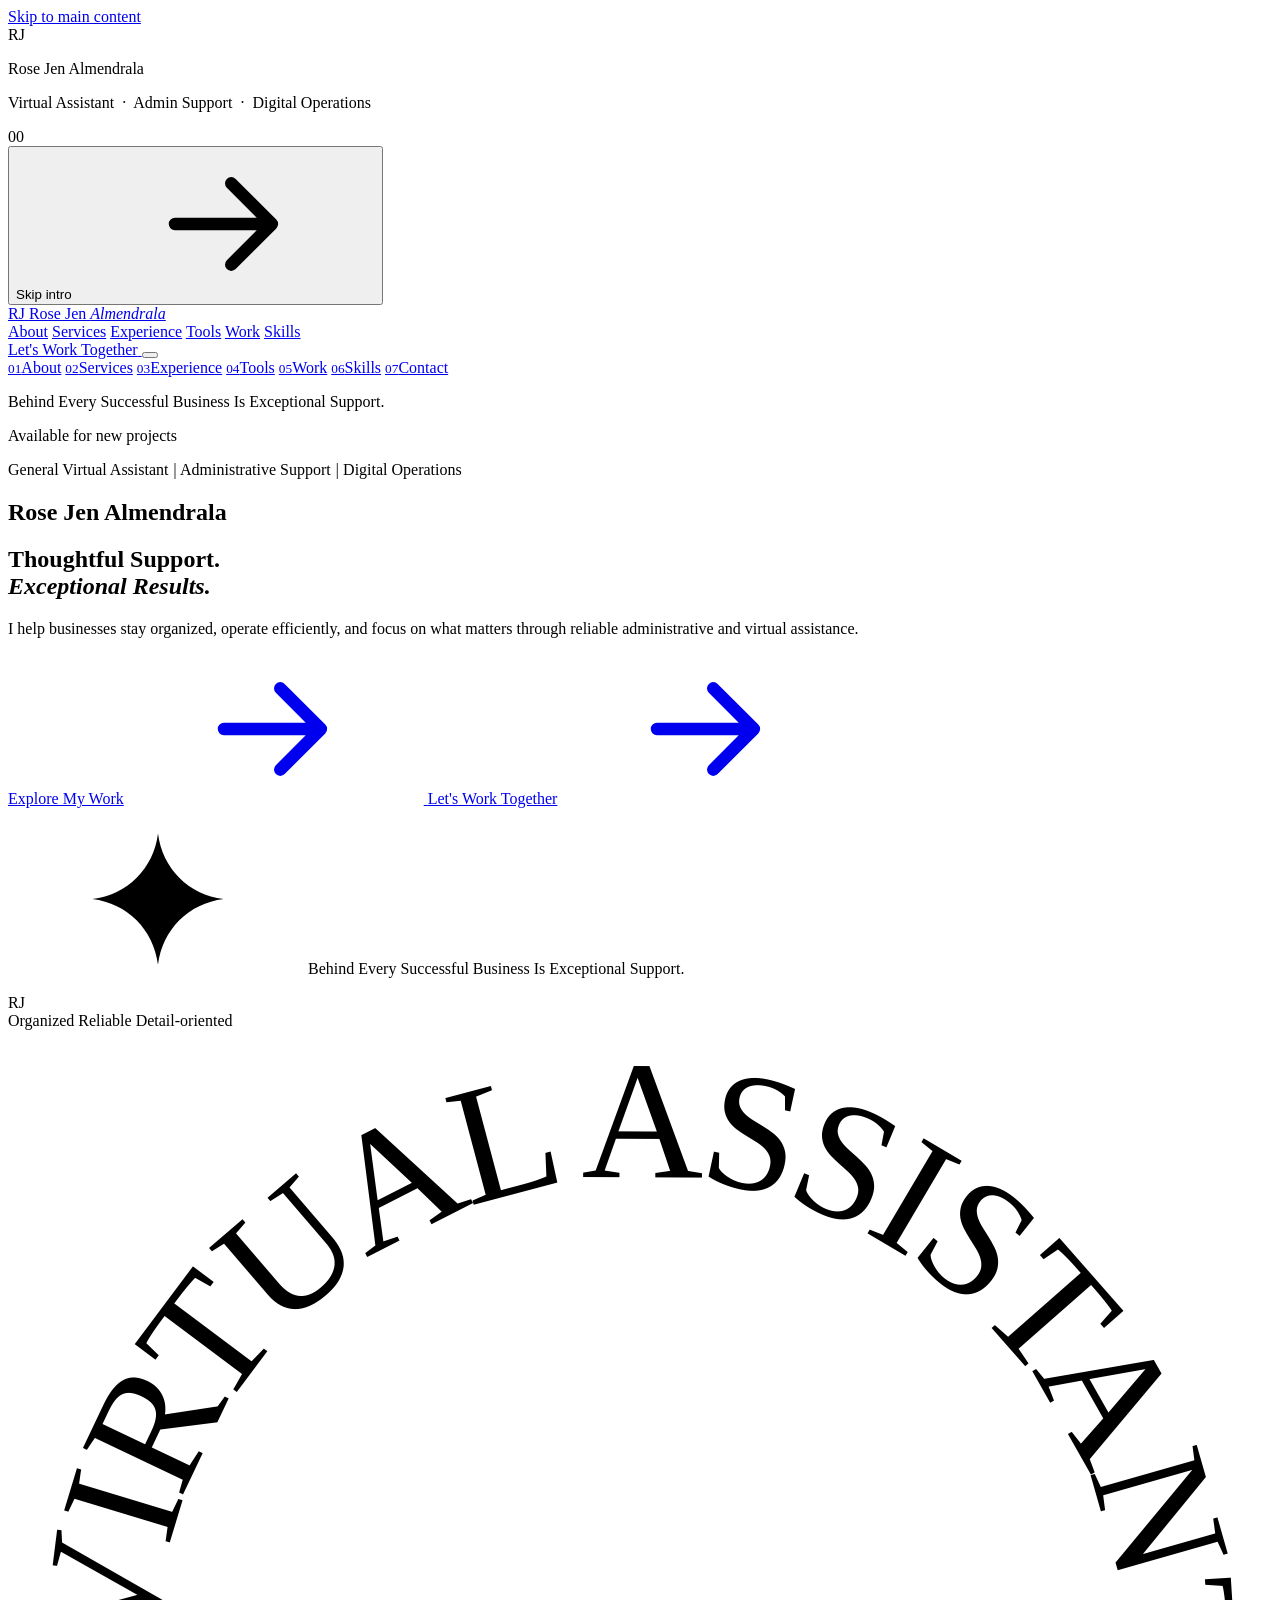
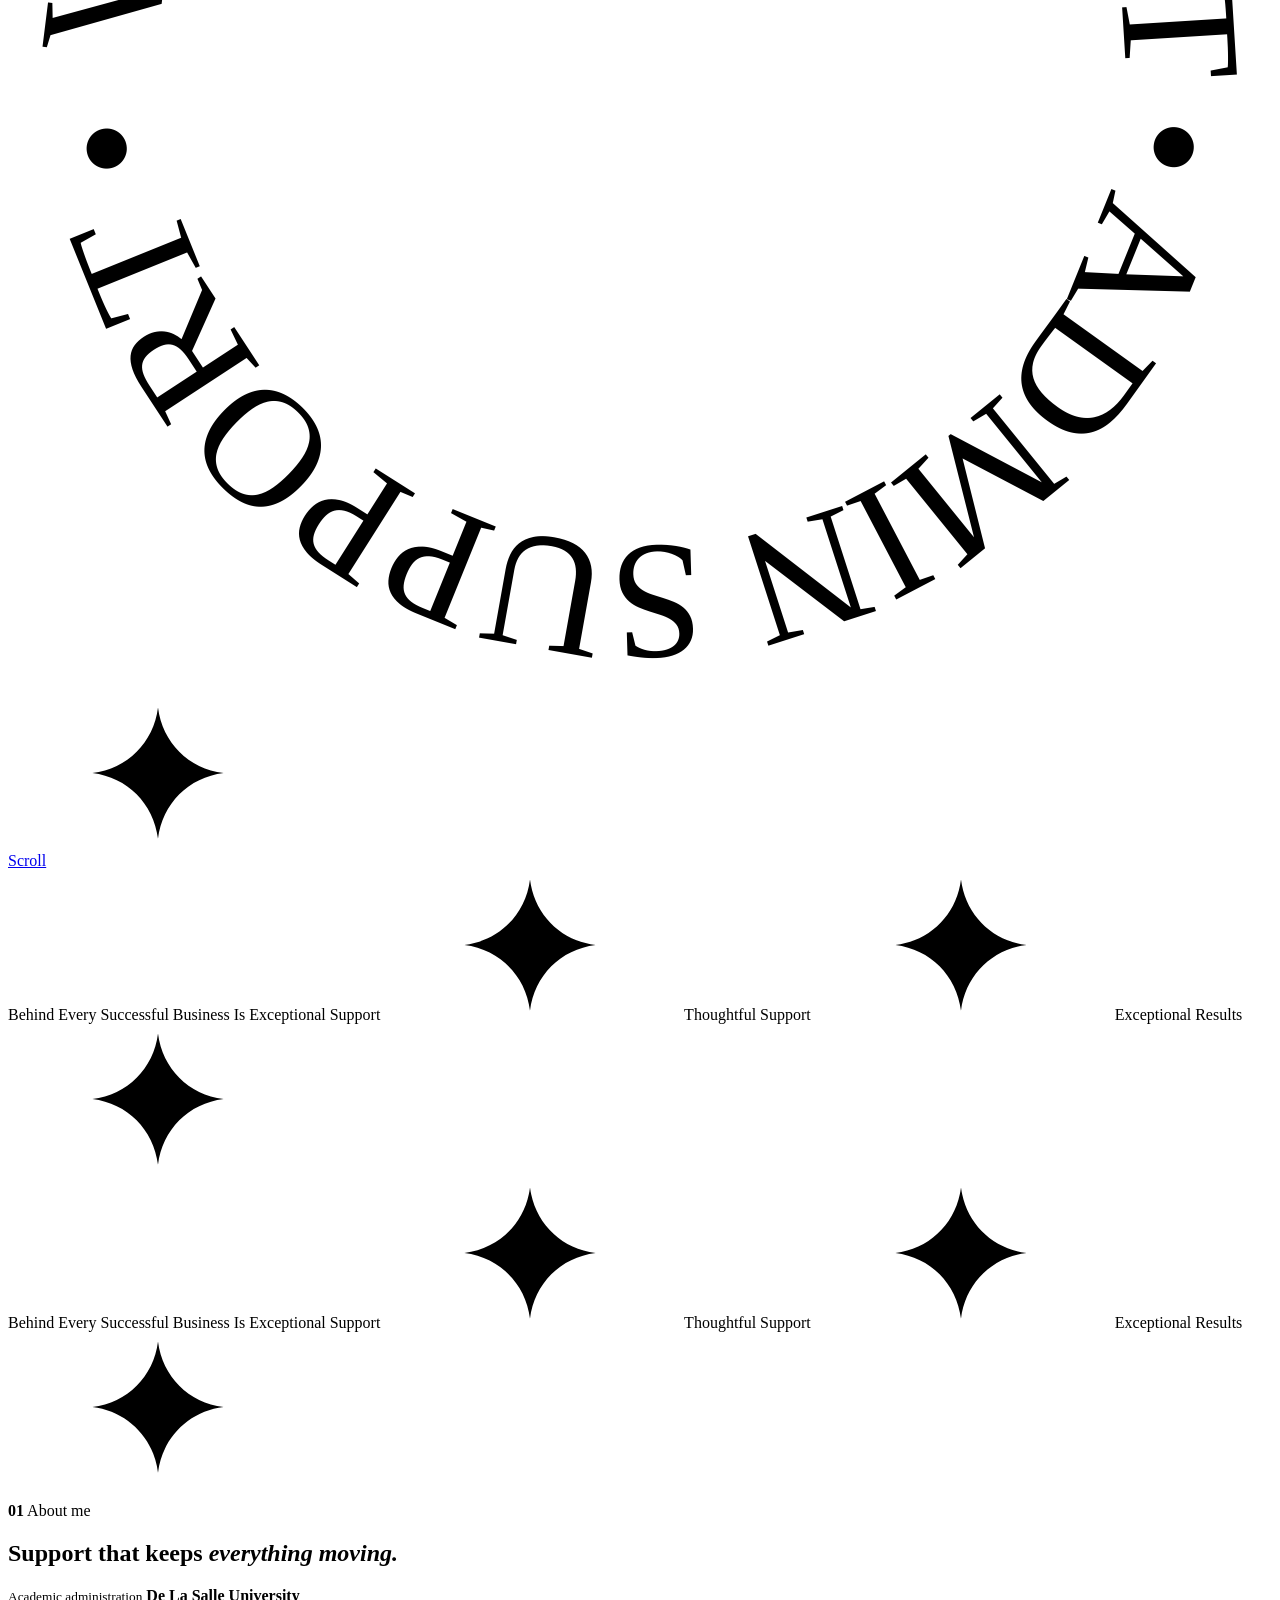
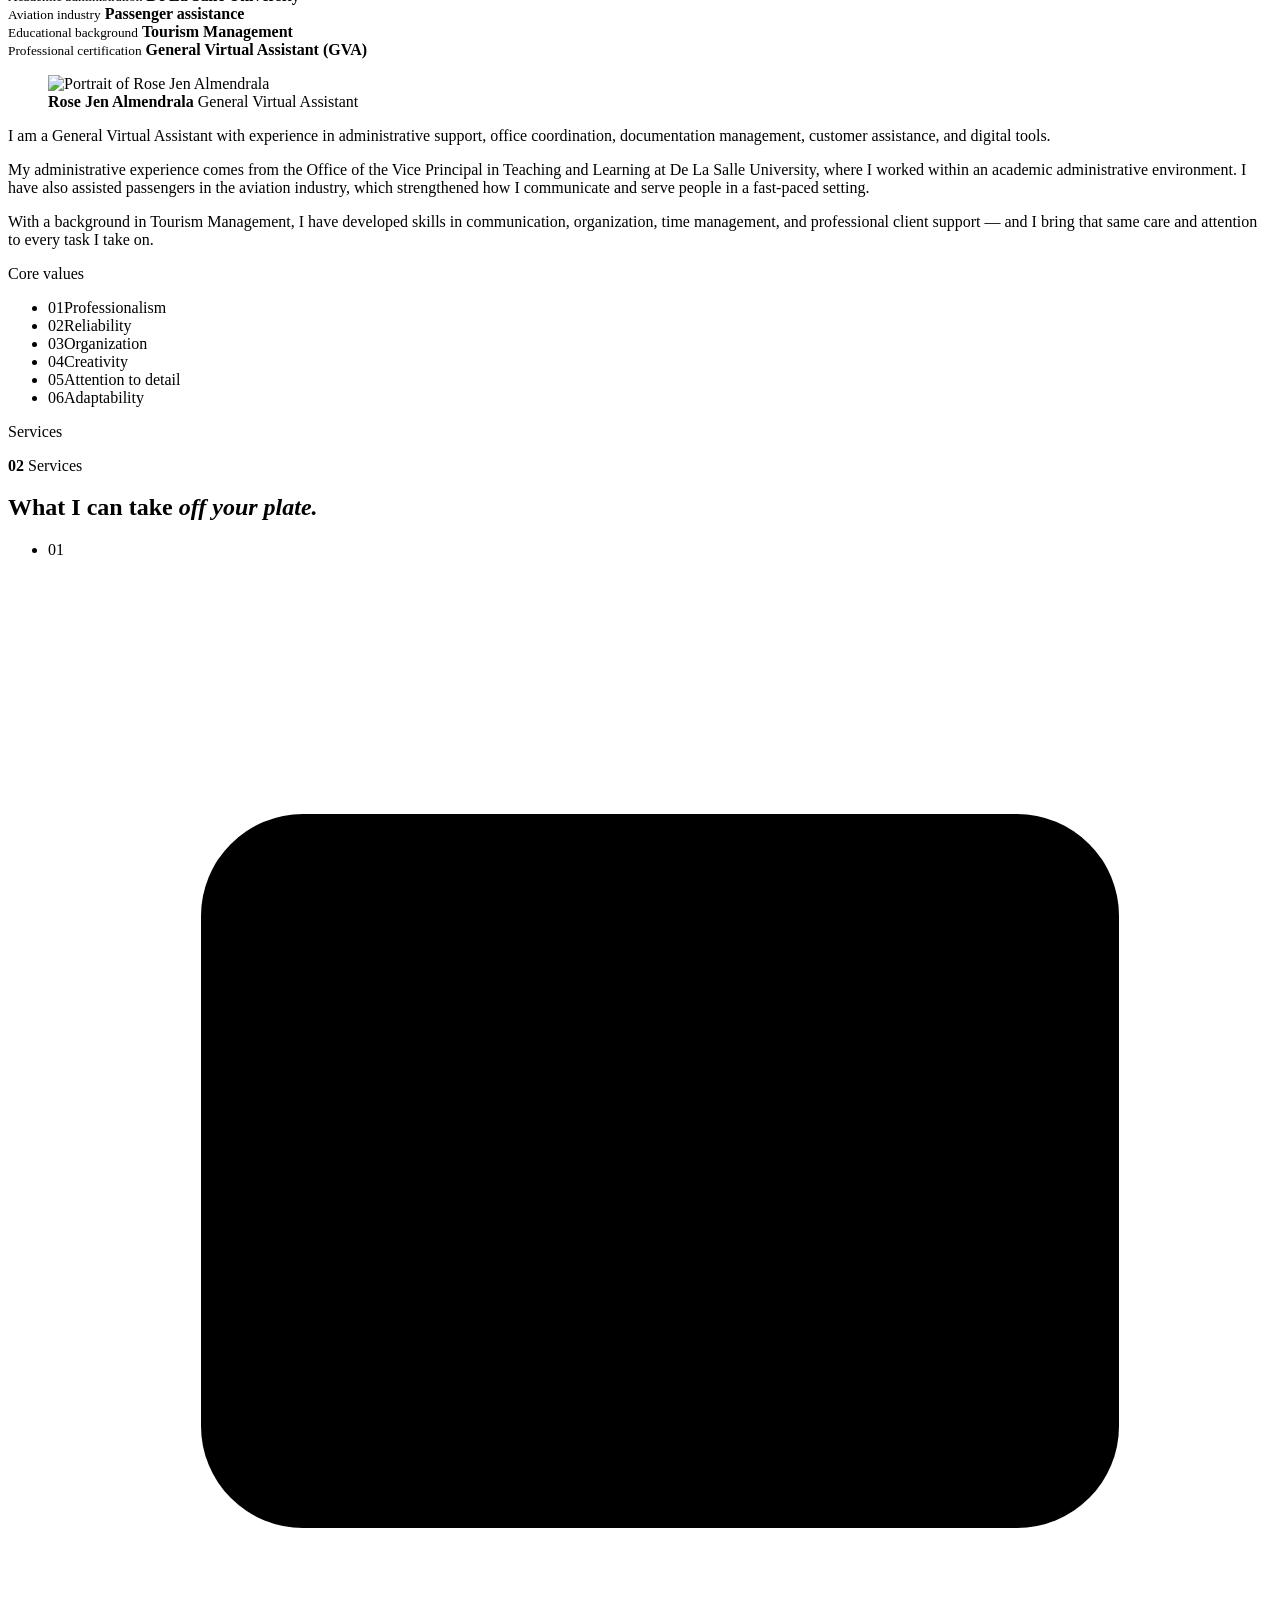
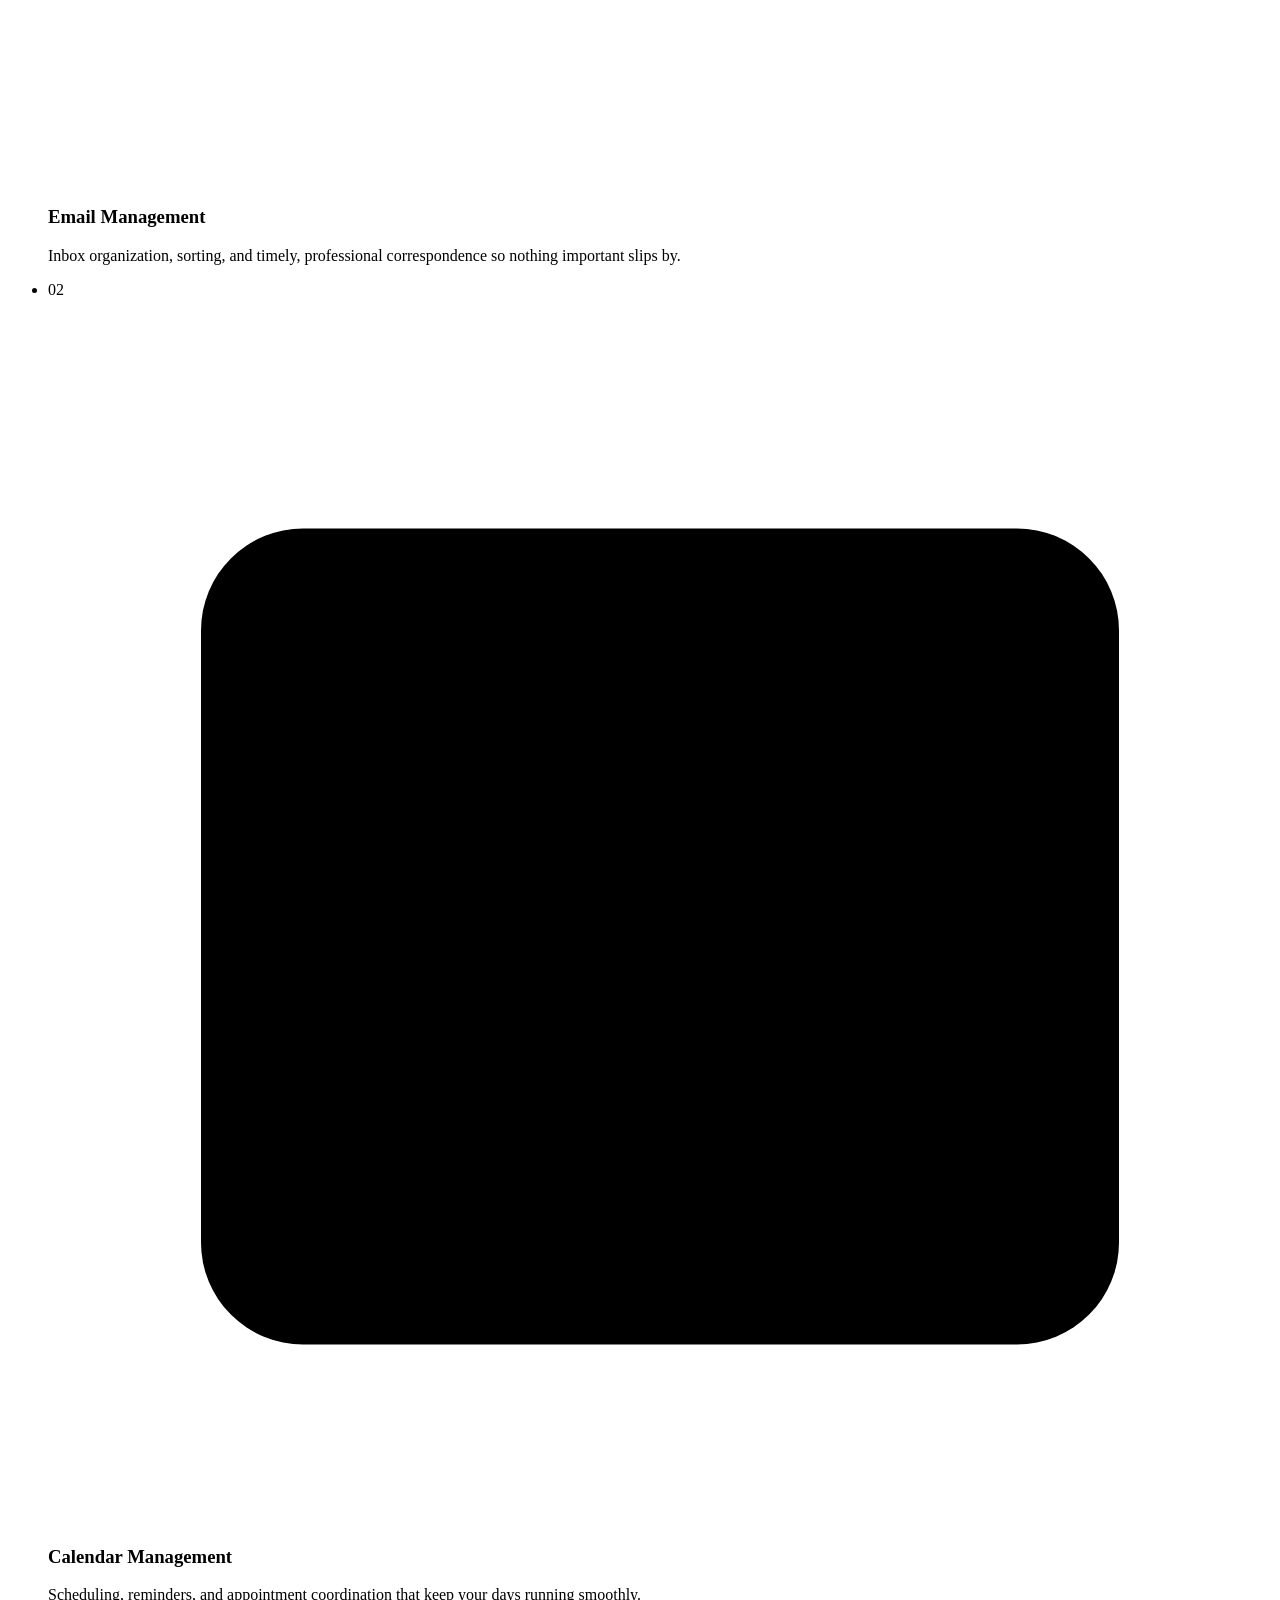
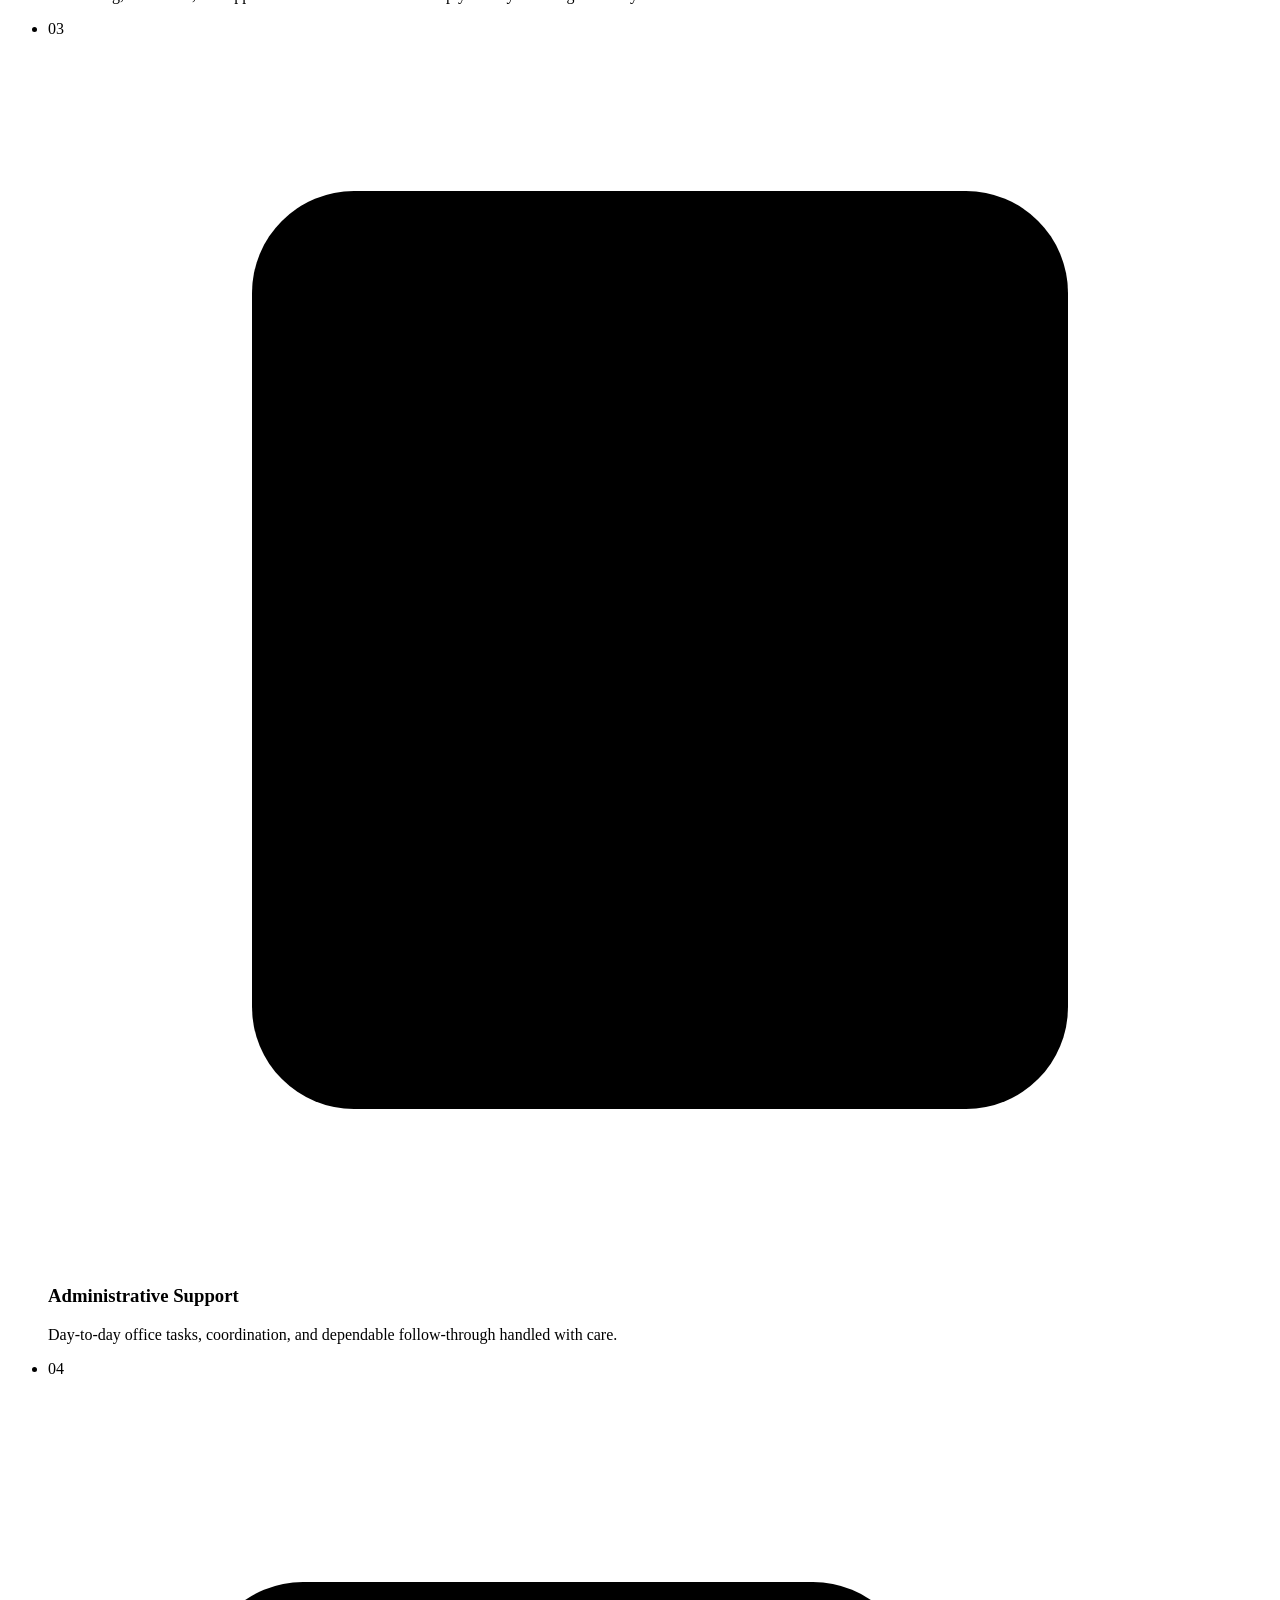
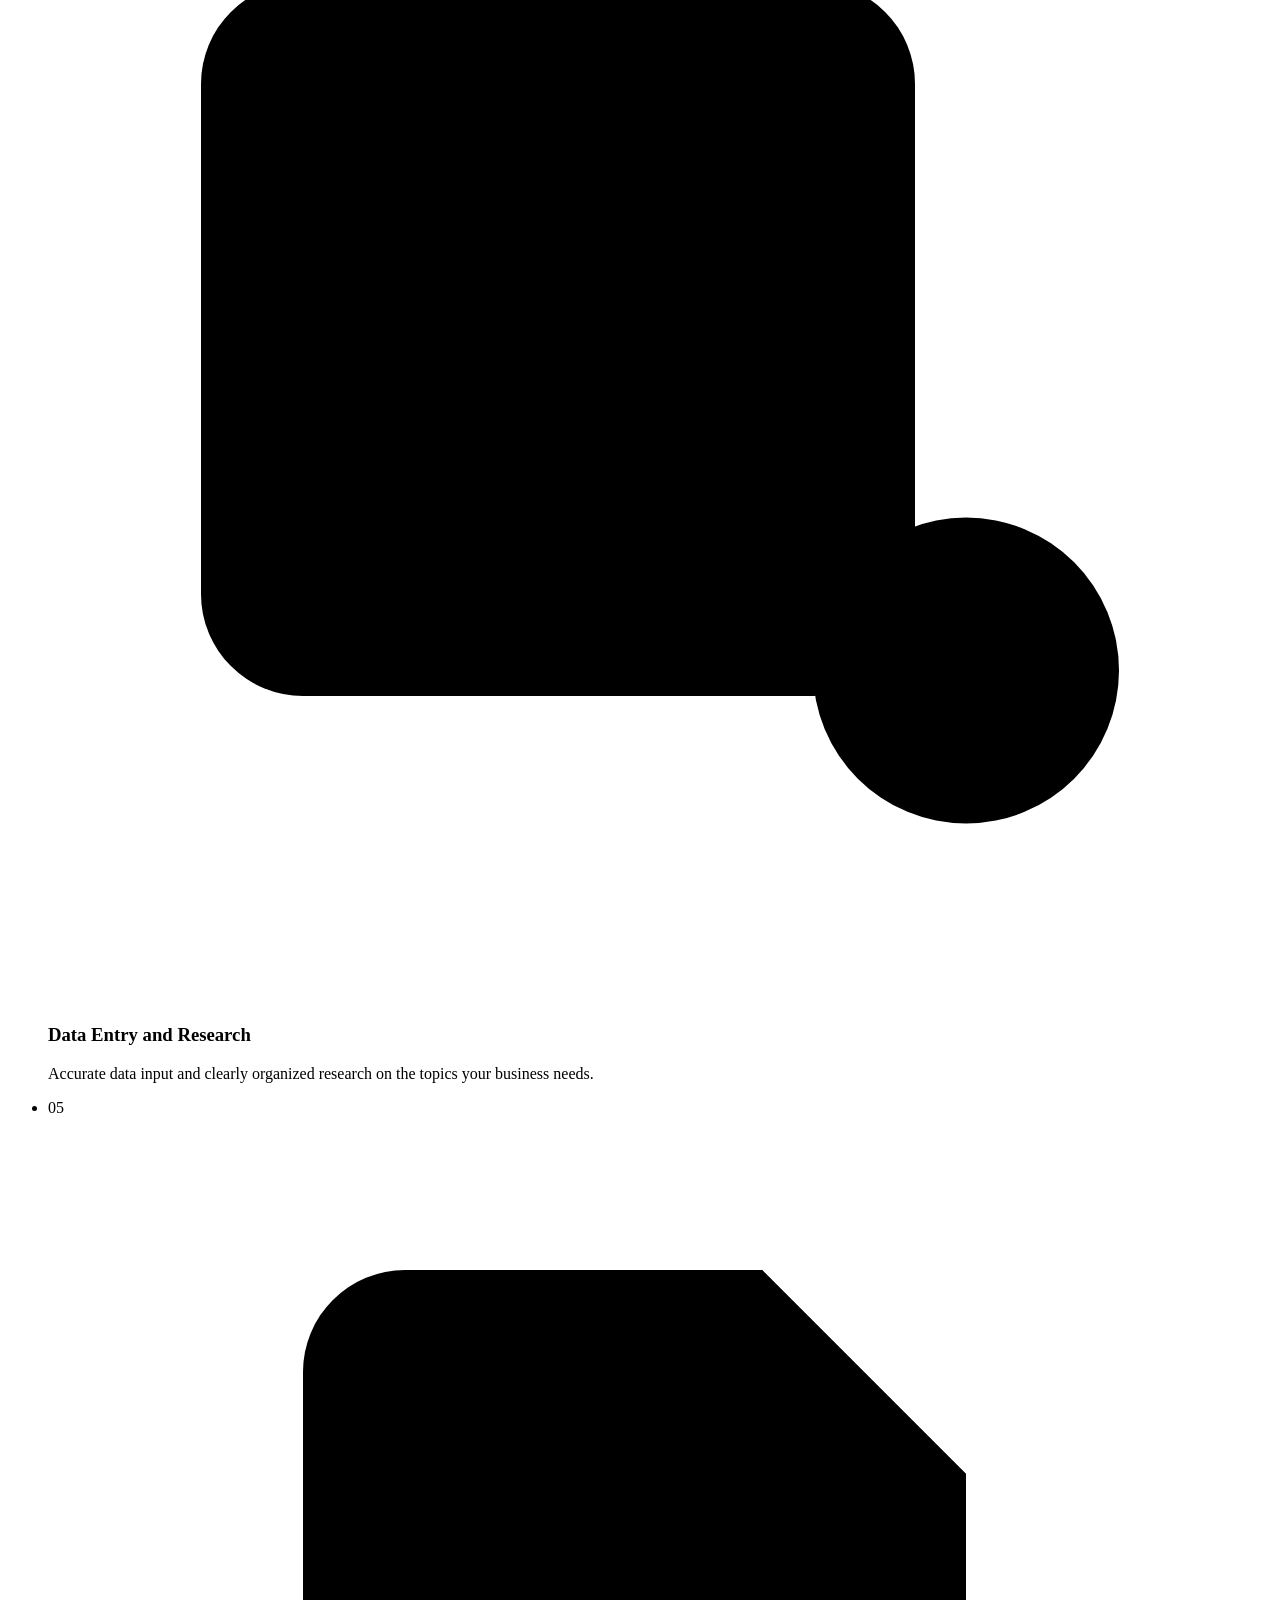
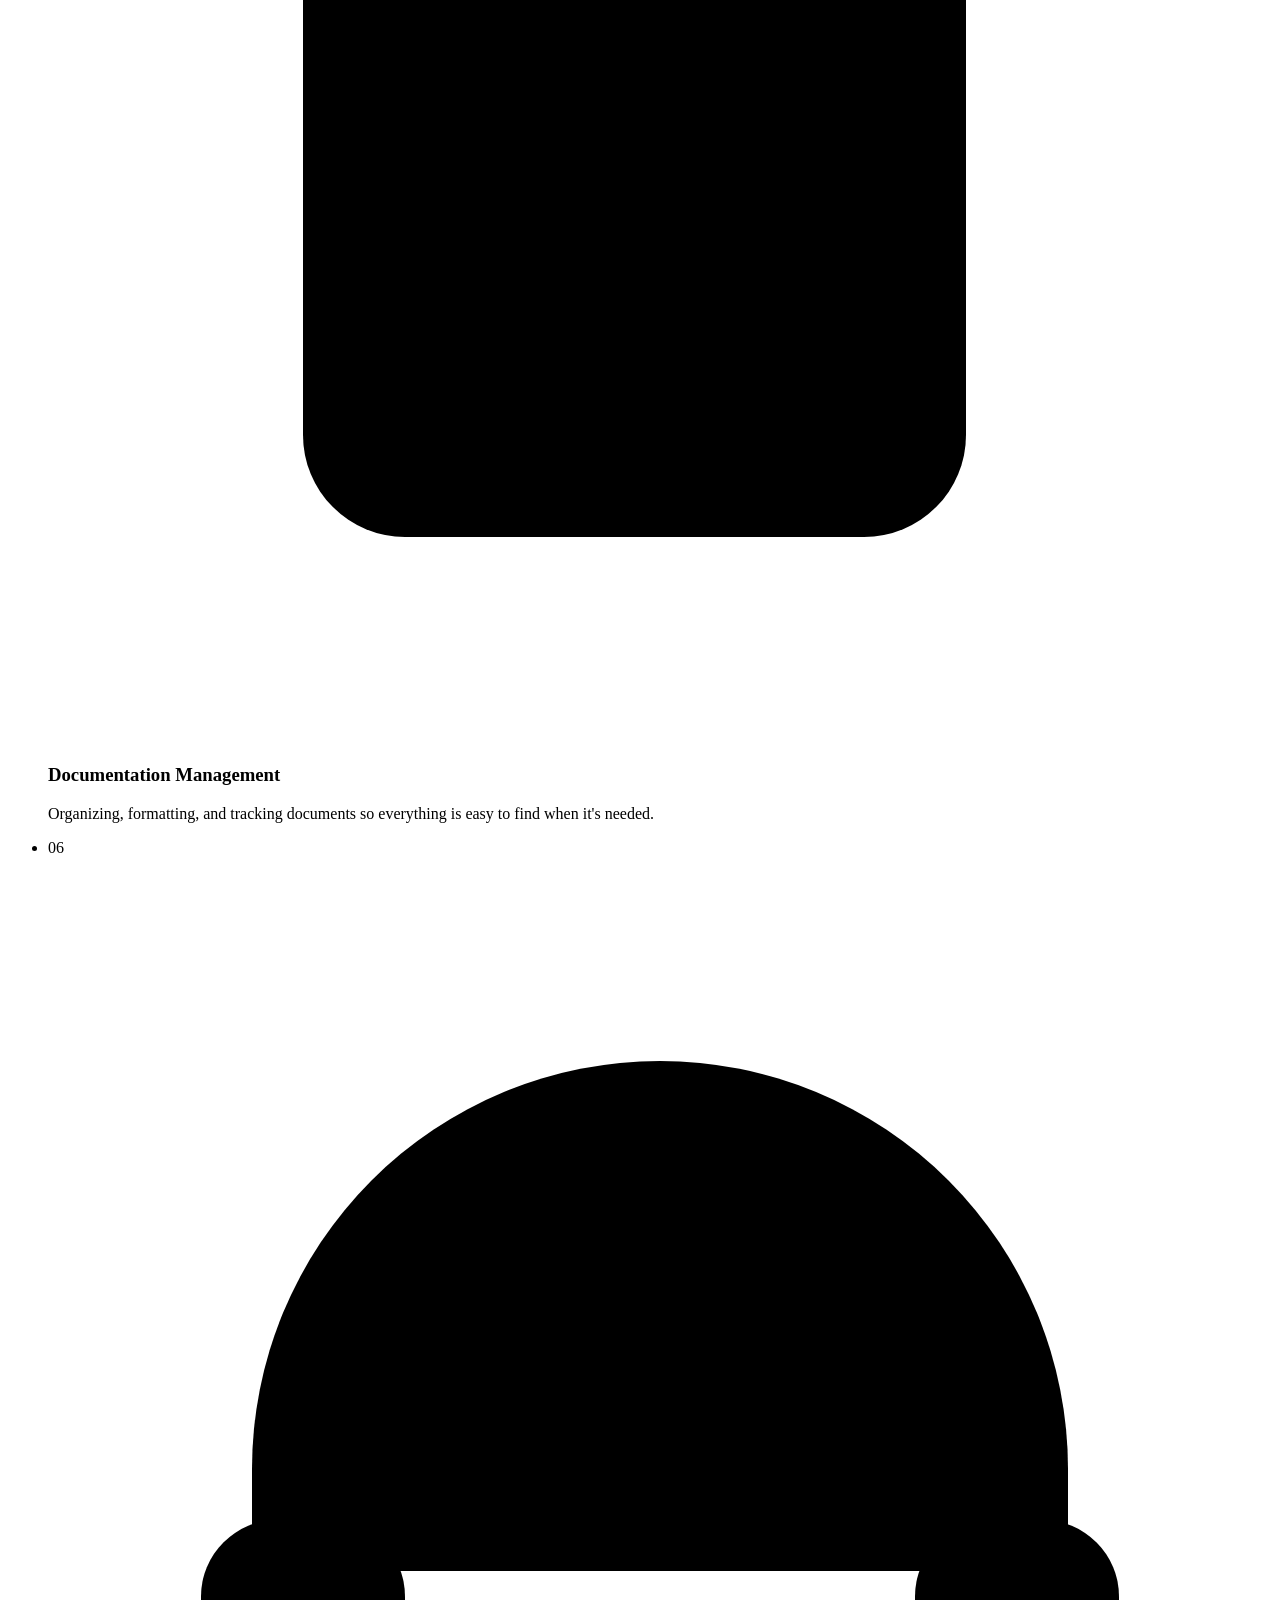
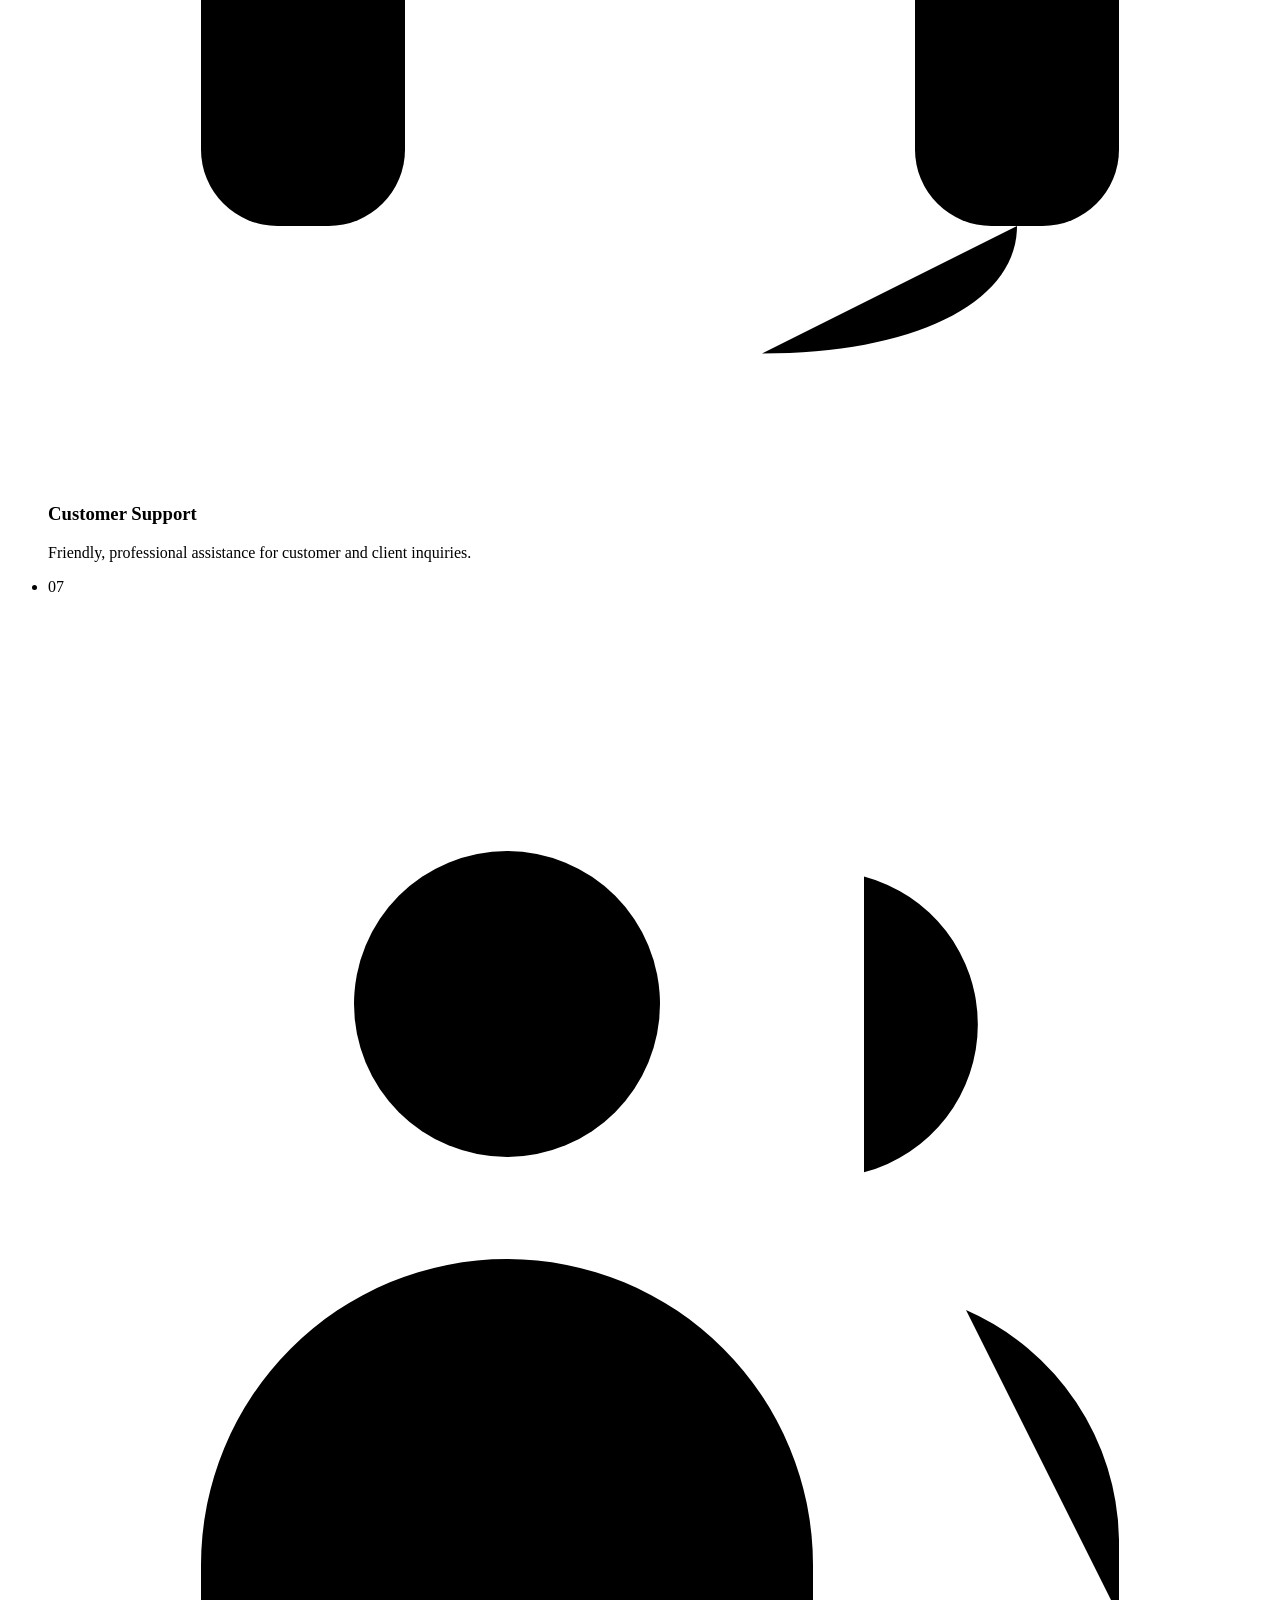
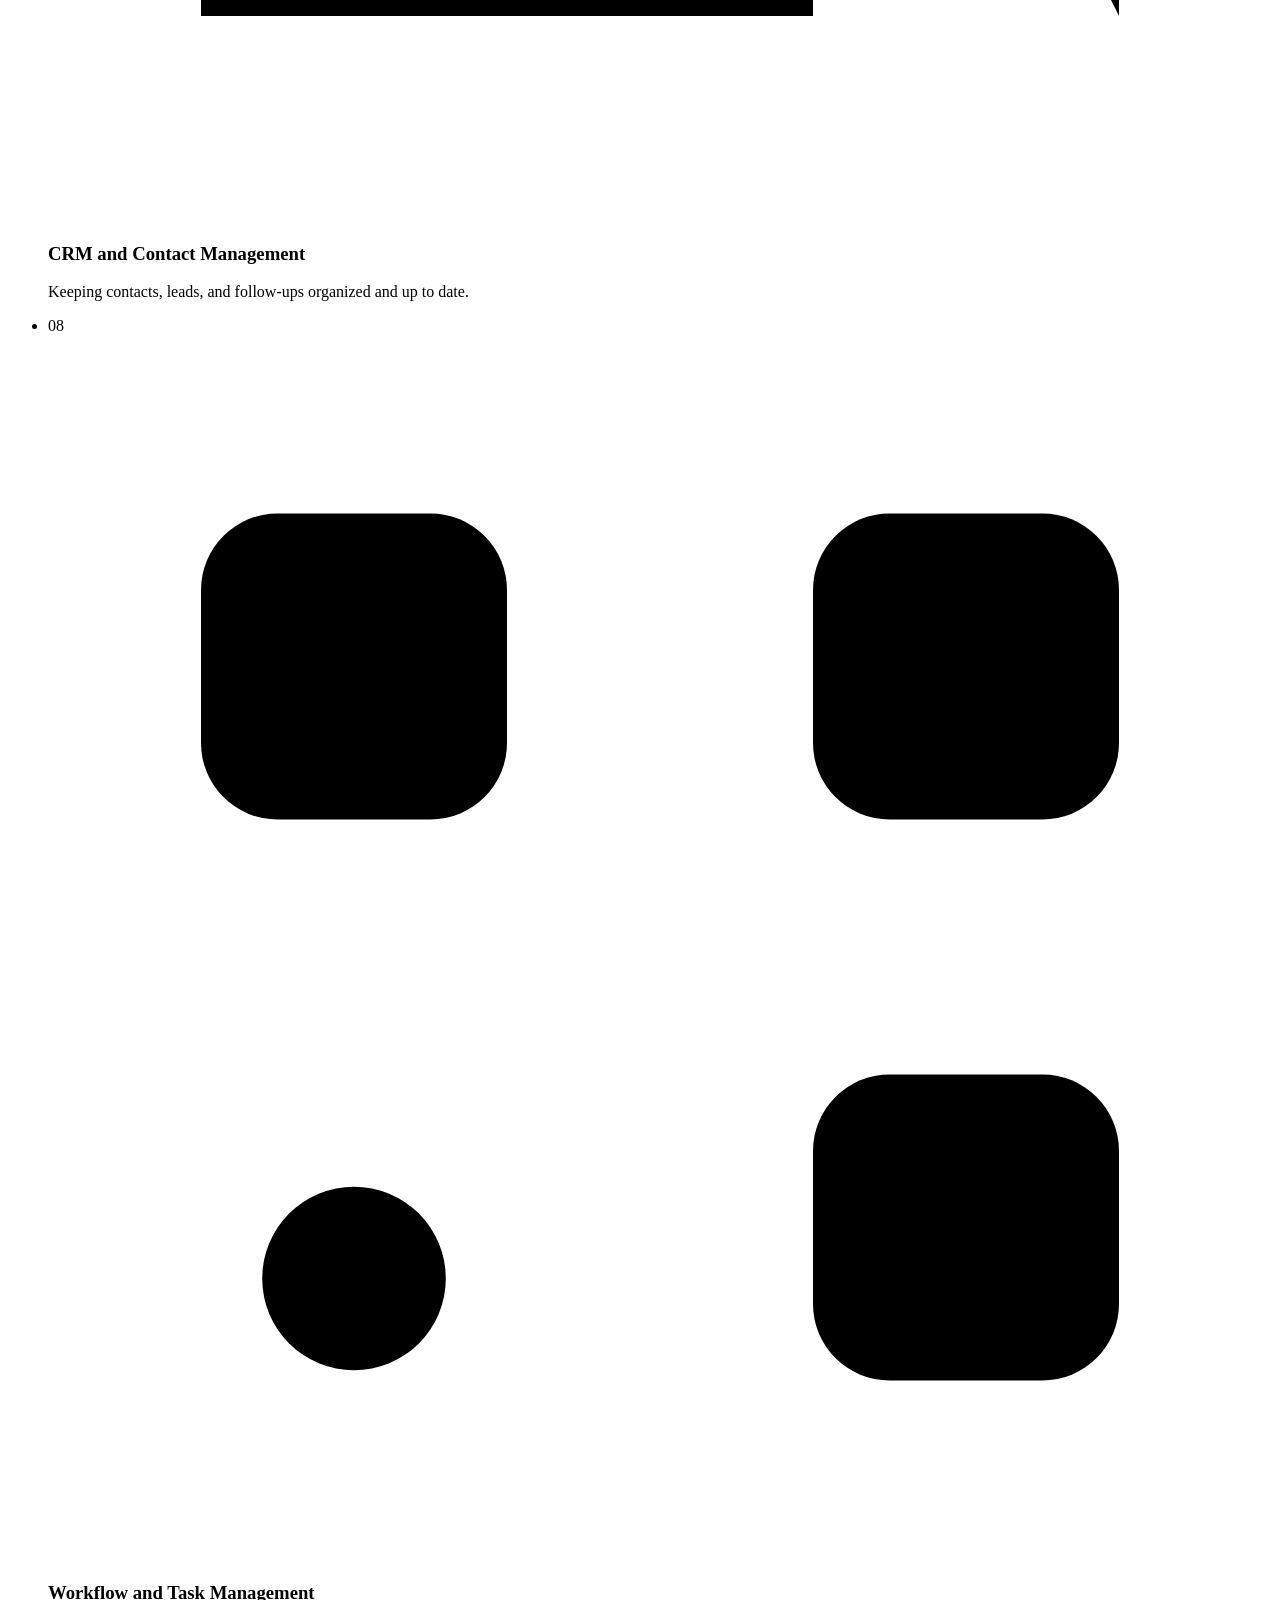
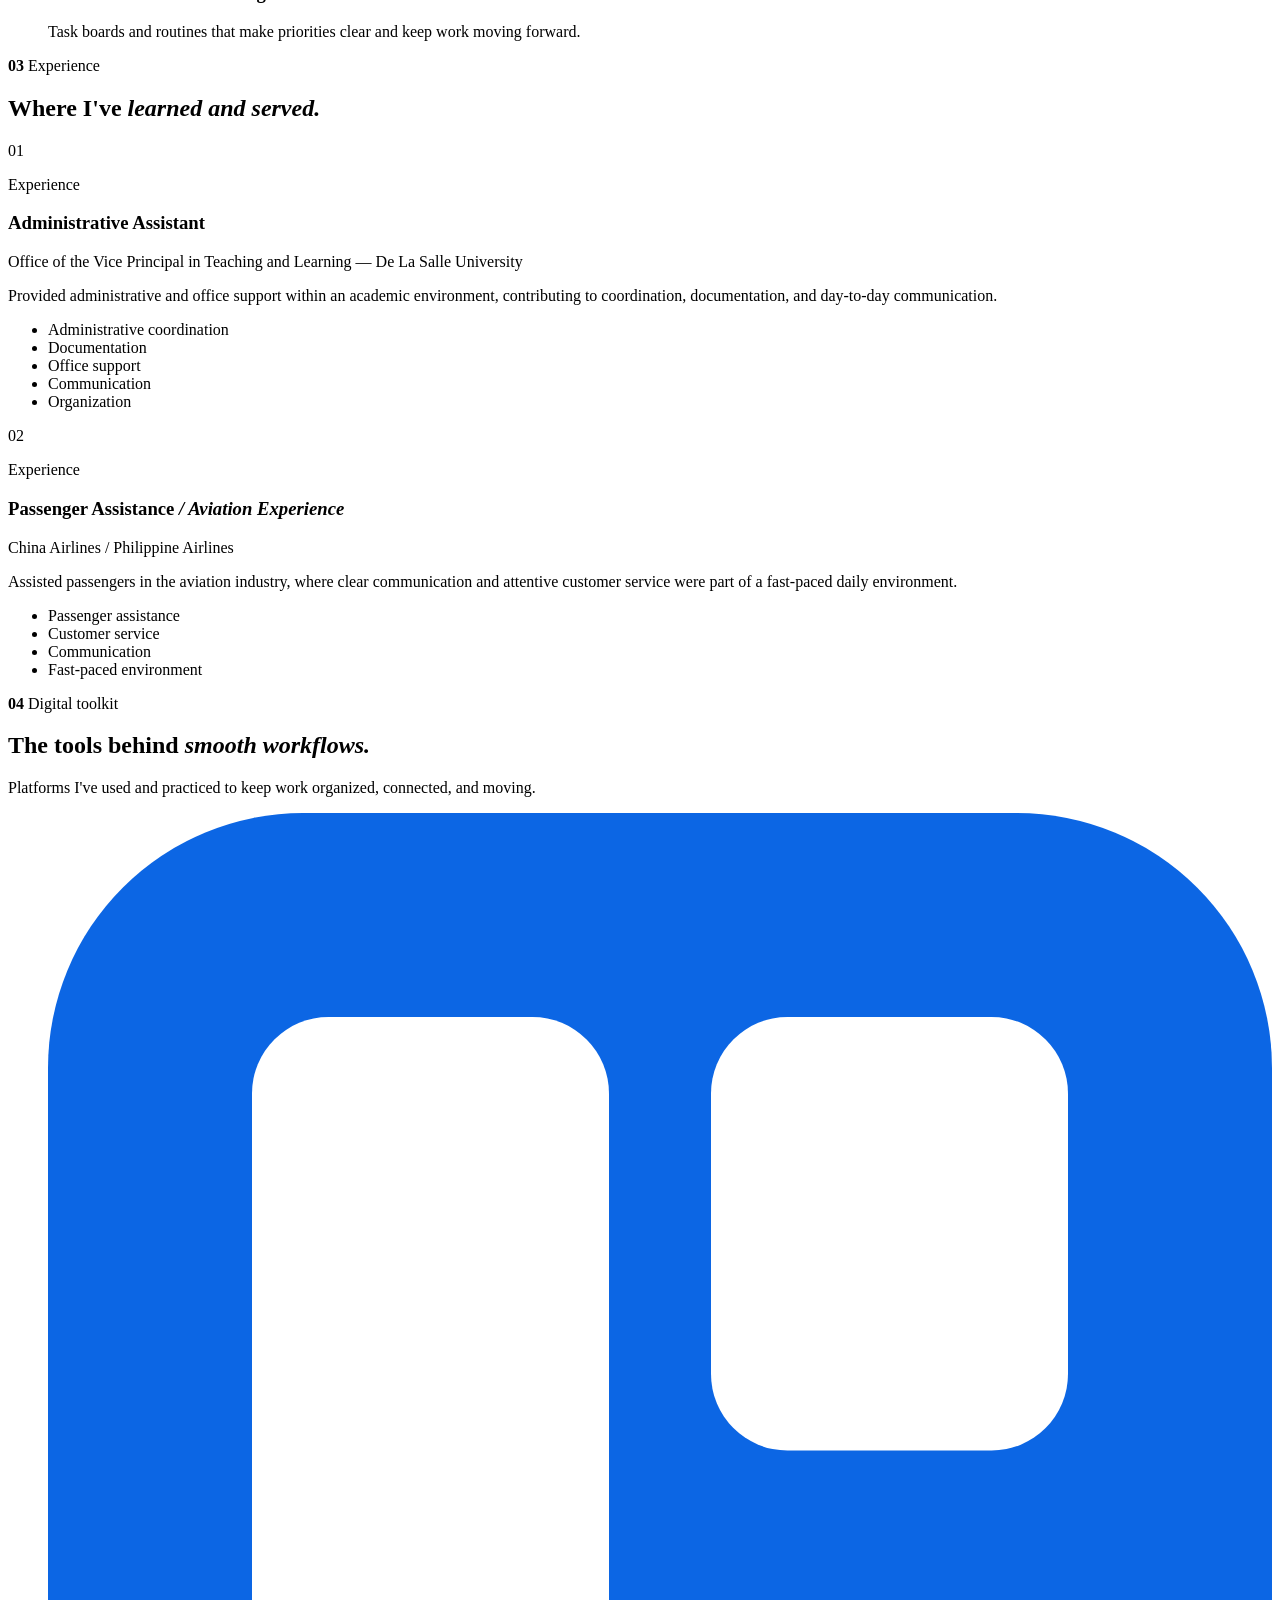
==== index.html @ 4eae1dfe "Rename index (2).html to index.html" ====
<!DOCTYPE html>
<html lang="en">
<head>
  <meta charset="utf-8">
  <meta name="viewport" content="width=device-width, initial-scale=1">
  <title>Rose Jen Almendrala — General Virtual Assistant</title>
  <meta name="description" content="Rose Jen Almendrala — General Virtual Assistant offering administrative support and digital operations. Thoughtful support. Exceptional results.">
  <meta name="theme-color" content="#0A1233">
  <link rel="icon" href="data:image/svg+xml,%3Csvg xmlns='http://www.w3.org/2000/svg' viewBox='0 0 32 32'%3E%3Crect width='32' height='32' rx='9' fill='%230A1233'/%3E%3Ctext x='16' y='22' font-size='16' text-anchor='middle' fill='%23F5F0E6' font-family='Georgia,serif' font-style='italic'%3ERJ%3C/text%3E%3C/svg%3E">

  <!-- Runs before first paint: decides whether the intro plays (once per browser session). -->
  <script>
    (function (d) {
      d.classList.add('js');
      try {
        if (location.search.indexOf('intro') > -1) sessionStorage.removeItem('rja-intro');
        if (sessionStorage.getItem('rja-intro') || matchMedia('(prefers-reduced-motion: reduce)').matches) {
          d.classList.add('no-intro');
        } else {
          d.classList.add('intro-active');
        }
      } catch (e) { d.classList.add('no-intro'); }
      // Safety net: never leave a visitor stuck behind the intro.
      setTimeout(function () {
        d.classList.add('is-ready', 'no-intro');
        d.classList.remove('intro-active');
      }, 9000);
    })(document.documentElement);
  </script>

  <link rel="preconnect" href="https://fonts.googleapis.com">
  <link rel="preconnect" href="https://fonts.gstatic.com" crossorigin>
  <link href="https://fonts.googleapis.com/css2?family=Fraunces:ital,opsz,wght@0,9..144,300..700;1,9..144,300..700&family=Manrope:wght@300..800&display=swap" rel="stylesheet">
  <link rel="stylesheet" href="style.css">
</head>
<body id="top">

  <!-- Shared icon sprite -->
  <svg width="0" height="0" style="position:absolute" aria-hidden="true" focusable="false">
    <symbol id="i-arrow" viewBox="0 0 24 24"><path d="M4 12h15M13 5.5 19.5 12 13 18.5" fill="none" stroke="currentColor" stroke-width="2" stroke-linecap="round" stroke-linejoin="round"/></symbol>
    <symbol id="i-star" viewBox="0 0 24 24"><path d="M12 1.5c.7 5.6 4.9 9.8 10.5 10.5-5.6.7-9.8 4.9-10.5 10.5C11.3 16.9 7.1 12.7 1.5 12 7.1 11.3 11.3 7.1 12 1.5z" fill="currentColor"/></symbol>
  </svg>

  <a class="skip-link" href="#main">Skip to main content</a>

  <!-- ============ OPENING EXPERIENCE ============ -->
  <div class="intro" id="intro" role="status" aria-label="Loading the portfolio of Rose Jen Almendrala">
    <span class="intro__shape intro__shape--1" aria-hidden="true"></span>
    <span class="intro__shape intro__shape--2" aria-hidden="true"></span>
    <span class="intro__shape intro__shape--3" aria-hidden="true"></span>
    <span class="intro__shape intro__shape--4" aria-hidden="true"></span>

    <div class="intro__center">
      <div class="intro__mono" aria-hidden="true"><span>R</span><span class="intro__j">J</span></div>
      <p class="intro__name"><span>Rose Jen Almendrala</span></p>
      <p class="intro__role"><span>Virtual Assistant &nbsp;·&nbsp; Admin Support &nbsp;·&nbsp; Digital Operations</span></p>
    </div>

    <div class="intro__foot">
      <div class="intro__bar" aria-hidden="true"><i></i></div>
      <span class="intro__pct" id="introPct" aria-hidden="true">00</span>
    </div>

    <button class="intro__skip" id="introSkip" type="button">Skip intro
      <svg class="ico" aria-hidden="true"><use href="#i-arrow"/></svg>
    </button>
  </div>

  <!-- Custom cursor (desktop only; enabled by JS) -->
  <div class="cursor" aria-hidden="true">
    <span class="cursor__ring"><span class="cursor__label"></span></span>
    <span class="cursor__dot"></span>
  </div>

  <div class="progress" aria-hidden="true"><i id="progressBar"></i></div>

  <!-- ============ NAVIGATION ============ -->
  <header class="nav" id="nav">
    <div class="nav__pill">
      <a class="nav__logo" href="#home" aria-label="Rose Jen Almendrala — home">
        <span class="nav__mono">RJ</span>
        <span class="nav__brand">Rose Jen <em>Almendrala</em></span>
      </a>

      <nav class="nav__links" aria-label="Primary">
        <a href="#about" data-nav>About</a>
        <a href="#services" data-nav>Services</a>
        <a href="#experience" data-nav>Experience</a>
        <a href="#tools" data-nav>Tools</a>
        <a href="#work" data-nav>Work</a>
        <a href="#skills" data-nav>Skills</a>
      </nav>

      <a class="nav__cta btn btn--primary btn--sm" href="#contact" data-nav data-magnetic>
        <span>Let's Work Together</span>
      </a>

      <button class="nav__toggle" id="menuBtn" type="button" aria-expanded="false" aria-controls="mobileMenu" aria-label="Open menu">
        <span></span><span></span>
      </button>
    </div>
  </header>

  <div class="menu" id="mobileMenu" aria-hidden="true">
    <nav class="menu__inner" aria-label="Mobile">
      <a href="#about" data-nav><small>01</small>About</a>
      <a href="#services" data-nav><small>02</small>Services</a>
      <a href="#experience" data-nav><small>03</small>Experience</a>
      <a href="#tools" data-nav><small>04</small>Tools</a>
      <a href="#work" data-nav><small>05</small>Work</a>
      <a href="#skills" data-nav><small>06</small>Skills</a>
      <a href="#contact" data-nav><small>07</small>Contact</a>
    </nav>
    <p class="menu__foot">Behind Every Successful Business Is Exceptional Support.</p>
  </div>

  <main id="main">

    <!-- ============ HERO ============ -->
    <section class="hero" id="home" aria-labelledby="hero-name">
      <!-- decorative floating shapes -->
      <span class="px" data-speed="0.12" style="top:16%;left:4%"><span class="shape shape--ring"></span></span>
      <span class="px" data-speed="-0.1" style="top:62%;left:46%"><span class="shape shape--plus"></span></span>
      <span class="px" data-speed="0.18" style="top:10%;right:6%"><span class="shape shape--dot"></span></span>
      <span class="px" data-speed="-0.15" style="bottom:8%;left:3%"><span class="shape shape--square"></span></span>

      <div class="container hero__inner">
        <div class="hero__top">
          <span class="avail" data-anim style="--d:900">
            <span class="avail__dot" aria-hidden="true"></span>Available for new projects
          </span>
          <p class="hero__role" data-anim style="--d:1000">General Virtual Assistant <i>|</i> Administrative Support <i>|</i> Digital Operations</p>
        </div>

        <h1 class="hero__name" id="hero-name" aria-label="Rose Jen Almendrala">
          <span class="line"><span class="split" data-split data-base="150">Rose Jen</span></span>
          <span class="line"><span class="split split--it" data-split data-base="500">Almendrala</span></span>
        </h1>

        <div class="hero__body">
          <h2 class="hero__headline" data-anim style="--d:1100">Thoughtful Support.<br><em>Exceptional Results.</em></h2>
          <p class="hero__lead" data-anim style="--d:1250">I help businesses stay organized, operate efficiently, and focus on what matters through reliable administrative and virtual assistance.</p>
          <div class="hero__actions" data-anim style="--d:1400">
            <a class="btn btn--primary" href="#work" data-magnetic>
              <span>Explore My Work</span><span class="btn__arrow"><svg class="ico" aria-hidden="true"><use href="#i-arrow"/></svg></span>
            </a>
            <a class="btn btn--ghost" href="#contact" data-magnetic>
              <span>Let's Work Together</span><span class="btn__arrow"><svg class="ico" aria-hidden="true"><use href="#i-arrow"/></svg></span>
            </a>
          </div>
          <p class="hero__tagline" data-anim style="--d:1550"><svg class="ico ico--star" aria-hidden="true"><use href="#i-star"/></svg>Behind Every Successful Business Is Exceptional Support.</p>
        </div>

        <div class="hero__visual" data-anim style="--d:700">
          <div class="arch">
            <!-- To use a real photo, replace everything inside .arch__art with:
                 <img src="your-photo.jpg" alt="Rose Jen Almendrala" class="arch__photo"> -->
            <div class="arch__art" aria-hidden="true">
              <span class="arch__sun"></span>
              <span class="arch__ring"></span>
              <span class="arch__lines"></span>
              <span class="arch__mono">RJ</span>
            </div>
          </div>
          <span class="chip chip--1">Organized</span>
          <span class="chip chip--2">Reliable</span>
          <span class="chip chip--3">Detail-oriented</span>
          <div class="badge" aria-hidden="true">
            <svg viewBox="0 0 120 120" class="badge__ring">
              <defs><path id="badgePath" d="M60,60 m-46,0 a46,46 0 1,1 92,0 a46,46 0 1,1 -92,0"/></defs>
              <text><textPath href="#badgePath" textLength="284" lengthAdjust="spacing">VIRTUAL ASSISTANT • ADMIN SUPPORT • </textPath></text>
            </svg>
            <svg class="badge__star"><use href="#i-star"/></svg>
          </div>
        </div>

        <a class="scroll-cue" href="#about" data-anim style="--d:1700" aria-label="Scroll to About">
          <span class="scroll-cue__line"></span>Scroll
        </a>
      </div>
    </section>

    <!-- ============ MARQUEE ============ -->
    <div class="marquee" aria-hidden="true">
      <div class="marquee__track">
        <div class="marquee__group">
          <span>Behind Every Successful Business Is Exceptional Support</span><svg class="ico"><use href="#i-star"/></svg>
          <span>Thoughtful Support</span><svg class="ico"><use href="#i-star"/></svg>
          <span>Exceptional Results</span><svg class="ico"><use href="#i-star"/></svg>
        </div>
        <div class="marquee__group">
          <span>Behind Every Successful Business Is Exceptional Support</span><svg class="ico"><use href="#i-star"/></svg>
          <span>Thoughtful Support</span><svg class="ico"><use href="#i-star"/></svg>
          <span>Exceptional Results</span><svg class="ico"><use href="#i-star"/></svg>
        </div>
      </div>
    </div>

    <!-- ============ ABOUT ============ -->
    <section class="section about" id="about" aria-labelledby="about-title">
      <span class="px" data-speed="0.1" style="top:6%;right:5%"><span class="shape shape--ring shape--lav"></span></span>
      <div class="container about__grid">

        <!-- LEFT: heading + four experience / qualification cards -->
        <div class="about__left">
          <p class="eyebrow rv"><b>01</b> About me</p>
          <h2 class="h2 rv" id="about-title" style="--i:1">Support that keeps <em>everything moving.</em></h2>

          <div class="facts rv" style="--i:2">
            <div class="fact fact--1">
              <small>Academic administration</small>
              <strong>De La Salle University</strong>
            </div>
            <div class="fact fact--2">
              <small>Aviation industry</small>
              <strong>Passenger assistance</strong>
            </div>
            <div class="fact fact--3">
              <small>Educational background</small>
              <strong>Tourism Management</strong>
            </div>
            <div class="fact fact--4">
              <small>Professional certification</small>
              <strong>General Virtual Assistant (GVA)</strong>
            </div>
          </div>
        </div>

        <!-- RIGHT: portrait -->
        <figure class="about__media rv" style="--i:2">
          <div class="about__frame">
            <img class="about__portrait"
                 src="https://i.postimg.cc/bwGgW79Z/download.jpg"
                 alt="Portrait of Rose Jen Almendrala"
                 width="800" height="1000" loading="lazy" decoding="async">
          </div>
          <figcaption class="about__caption">
            <strong>Rose Jen Almendrala</strong>
            <span>General Virtual Assistant</span>
          </figcaption>
        </figure>

        <!-- BELOW: introduction (full width, two comfortable columns) + core values -->
        <div class="about__right">
          <p class="about__lead rv">I am a General Virtual Assistant with experience in administrative support, office coordination, documentation management, customer assistance, and digital tools.</p>
          <p class="rv" style="--i:1">My administrative experience comes from the Office of the Vice Principal in Teaching and Learning at De La Salle University, where I worked within an academic administrative environment. I have also assisted passengers in the aviation industry, which strengthened how I communicate and serve people in a fast-paced setting.</p>
          <p class="rv" style="--i:2">With a background in Tourism Management, I have developed skills in communication, organization, time management, and professional client support — and I bring that same care and attention to every task I take on.</p>

          <p class="values__label rv" aria-hidden="true">Core values</p>
          <ul class="values" aria-label="Core values">
            <li class="rv" style="--i:1"><span>01</span>Professionalism</li>
            <li class="rv" style="--i:2"><span>02</span>Reliability</li>
            <li class="rv" style="--i:3"><span>03</span>Organization</li>
            <li class="rv" style="--i:4"><span>04</span>Creativity</li>
            <li class="rv" style="--i:5"><span>05</span>Attention to detail</li>
            <li class="rv" style="--i:6"><span>06</span>Adaptability</li>
          </ul>
        </div>
      </div>
    </section>

    <!-- ============ SERVICES ============ -->
<section class="section services" id="services" aria-labelledby="services-title">
  <div class="services__ghost" aria-hidden="true">Services</div>
  <div class="container">
    <header class="sec-head">
      <p class="eyebrow rv"><b>02</b> Services</p>
      <h2 class="h2 rv" id="services-title" style="--i:1">What I can take <em>off your plate.</em></h2>
    </header>

    <ul class="services__grid">
      <li class="service rv" style="--i:0">
        <span class="service__no">01</span>
        <span class="service__icon"><svg viewBox="0 0 24 24" aria-hidden="true"><rect x="3" y="5" width="18" height="14" rx="2"/><path d="m3 7 9 6 9-6"/></svg></span>
        <h3>Email Management</h3>
        <p>Inbox organization, sorting, and timely, professional correspondence so nothing important slips by.</p>
      </li>

      <li class="service rv" style="--i:1">
        <span class="service__no">02</span>
        <span class="service__icon"><svg viewBox="0 0 24 24" aria-hidden="true"><rect x="3" y="4.5" width="18" height="16" rx="2"/><path d="M3 9.5h18M8 3v4M16 3v4M8 14h2M12 14h2M8 17h2"/></svg></span>
        <h3>Calendar Management</h3>
        <p>Scheduling, reminders, and appointment coordination that keep your days running smoothly.</p>
      </li>

      <li class="service rv" style="--i:2">
        <span class="service__no">03</span>
        <span class="service__icon"><svg viewBox="0 0 24 24" aria-hidden="true"><rect x="4" y="3" width="16" height="18" rx="2"/><path d="M8 8h8M8 12h8M8 16h5"/></svg></span>
        <h3>Administrative Support</h3>
        <p>Day-to-day office tasks, coordination, and dependable follow-through handled with care.</p>
      </li>

      <li class="service rv" style="--i:3">
        <span class="service__no">04</span>
        <span class="service__icon"><svg viewBox="0 0 24 24" aria-hidden="true"><rect x="3" y="4" width="14" height="14" rx="2"/><path d="M3 9h14M3 13.5h14M8.5 4v14"/><circle cx="18" cy="17.5" r="3"/><path d="m20.2 19.7 1.8 1.8"/></svg></span>
        <h3>Data Entry and Research</h3>
        <p>Accurate data input and clearly organized research on the topics your business needs.</p>
      </li>

      <li class="service rv" style="--i:4">
        <span class="service__no">05</span>
        <span class="service__icon"><svg viewBox="0 0 24 24" aria-hidden="true"><path d="M7 3h7l4 4v11a2 2 0 0 1-2 2H7a2 2 0 0 1-2-2V5a2 2 0 0 1 2-2z"/><path d="M14 3v4h4M8.5 12h7M8.5 15.5h7"/></svg></span>
        <h3>Documentation Management</h3>
        <p>Organizing, formatting, and tracking documents so everything is easy to find when it's needed.</p>
      </li>

      <li class="service rv" style="--i:5">
        <span class="service__no">06</span>
        <span class="service__icon"><svg viewBox="0 0 24 24" aria-hidden="true"><path d="M4 14v-2a8 8 0 0 1 16 0v2"/><rect x="3" y="13" width="4" height="6" rx="1.5"/><rect x="17" y="13" width="4" height="6" rx="1.5"/><path d="M19 19c0 1.5-2 2.5-5 2.5"/></svg></span>
        <h3>Customer Support</h3>
        <p>Friendly, professional assistance for customer and client inquiries.</p>
      </li>

      <li class="service rv" style="--i:6">
        <span class="service__no">07</span>
        <span class="service__icon"><svg viewBox="0 0 24 24" aria-hidden="true"><circle cx="9" cy="8" r="3"/><path d="M3 20v-1a6 6 0 0 1 12 0v1M16 5.5a3 3 0 0 1 0 5.8M18 14a5 5 0 0 1 3 4.5V20"/></svg></span>
        <h3>CRM and Contact Management</h3>
        <p>Keeping contacts, leads, and follow-ups organized and up to date.</p>
      </li>

      <li class="service rv" style="--i:7">
        <span class="service__no">08</span>
        <span class="service__icon"><svg viewBox="0 0 24 24" aria-hidden="true"><rect x="3" y="3.5" width="6" height="6" rx="1.5"/><rect x="15" y="3.5" width="6" height="6" rx="1.5"/><rect x="15" y="14.5" width="6" height="6" rx="1.5"/><path d="M9 6.5h6M18 9.5v5M6 9.5v8"/><circle cx="6" cy="18.5" r="1.8"/></svg></span>
        <h3>Workflow and Task Management</h3>
        <p>Task boards and routines that make priorities clear and keep work moving forward.</p>
      </li>
    </ul>
  </div>
</section>


    <!-- ============ EXPERIENCE ============ -->
    <section class="section experience" id="experience" aria-labelledby="exp-title">
      <div class="container">
        <header class="sec-head">
          <p class="eyebrow rv"><b>03</b> Experience</p>
          <h2 class="h2 rv" id="exp-title" style="--i:1">Where I've <em>learned and served.</em></h2>
        </header>

        <div class="xp">
          <!-- Add dates here later if you wish, e.g. <span class="xp__date">2022 – 2023</span> -->
          <article class="xp__item xp__item--dark rv">
            <span class="xp__no" aria-hidden="true">01</span>
            <div class="xp__body">
              <p class="xp__kicker">Experience</p>
              <h3>Administrative Assistant</h3>
              <p class="xp__org">Office of the Vice Principal in Teaching and Learning  — De La Salle University</p>
              <p>Provided administrative and office support within an academic environment, contributing to coordination, documentation, and day-to-day communication.</p>
              <ul class="chips">
                <li>Administrative coordination</li><li>Documentation</li><li>Office support</li><li>Communication</li><li>Organization</li>
              </ul>
            </div>
          </article>

          <article class="xp__item xp__item--dark rv">
            <span class="xp__no" aria-hidden="true">02</span>
            <div class="xp__body">
              <p class="xp__kicker">Experience</p>
              <h3>Passenger Assistance <em>/ Aviation Experience</em></h3>
              <p class="xp__org">China Airlines / Philippine Airlines</p>
              <p>Assisted passengers in the aviation industry, where clear communication and attentive customer service were part of a fast-paced daily environment.</p>
              <ul class="chips">
                <li>Passenger assistance</li><li>Customer service</li><li>Communication</li><li>Fast-paced environment</li>
              </ul>
            </div>
          </article>
        </div>
      </div>
    </section>

    <!-- ============ TOOLS (LOGOS ONLY) ============ -->
    <section class="section tools" id="tools" aria-labelledby="tools-title">
      <span class="tools__orbit tools__orbit--1" aria-hidden="true"></span>
      <span class="tools__orbit tools__orbit--2" aria-hidden="true"></span>
      <span class="tools__orbit tools__orbit--3" aria-hidden="true"></span>
      <div class="container">
        <header class="sec-head sec-head--center">
          <p class="eyebrow eyebrow--light rv"><b>04</b> Digital toolkit</p>
          <h2 class="h2 h2--light rv" id="tools-title" style="--i:1">The tools behind <em>smooth workflows.</em></h2>
          <p class="sec-sub rv" style="--i:2">Platforms I've used and practiced to keep work organized, connected, and moving.</p>
        </header>

        <ul class="tools__grid">
          <!-- Trello -->
          <li class="rv" style="--i:0"><span class="tool" role="img" aria-label="Trello" tabindex="0" data-tip="Trello" style="--glow:#0c66e4">
            <svg viewBox="0 0 48 48" aria-hidden="true"><rect width="48" height="48" rx="10" fill="#0C66E4"/><rect x="8" y="8" width="14" height="28" rx="3" fill="#fff"/><rect x="26" y="8" width="14" height="17" rx="3" fill="#fff"/></svg>
          </span></li>
          <!-- Notion -->
          <li class="rv" style="--i:1"><span class="tool" role="img" aria-label="Notion" tabindex="0" data-tip="Notion" style="--glow:#9a9a9a">
            <svg viewBox="0 0 48 48" aria-hidden="true"><rect x="5.5" y="5.5" width="37" height="37" rx="7" fill="#fff" stroke="#111" stroke-width="3"/><path d="M16 33V16.5l16 16.5V15M13 16.5h6M29.5 15h5M13 33h6" fill="none" stroke="#111" stroke-width="3.4" stroke-linejoin="miter" stroke-linecap="butt"/></svg>
          </span></li>
          <!-- ClickUp -->
          <li class="rv" style="--i:2"><span class="tool" role="img" aria-label="ClickUp" tabindex="0" data-tip="ClickUp" style="--glow:#7b68ee">
            <svg viewBox="0 0 48 48" aria-hidden="true"><defs><linearGradient id="cu1" x1="0" y1="1" x2="1" y2="0"><stop offset="0" stop-color="#8930FD"/><stop offset="1" stop-color="#FF02F0"/></linearGradient><linearGradient id="cu2" x1="0" y1="0" x2="1" y2="0"><stop offset="0" stop-color="#0AF"/><stop offset="1" stop-color="#8930FD"/></linearGradient></defs><path d="M9 26.5 24 13.5l15 13" fill="none" stroke="url(#cu1)" stroke-width="6" stroke-linecap="round" stroke-linejoin="round"/><path d="M12 35.5c3.2-3.6 7.2-5.5 12-5.5s8.8 1.9 12 5.5" fill="none" stroke="url(#cu2)" stroke-width="6" stroke-linecap="round"/></svg>
          </span></li>
          <!-- Slack -->
          <li class="rv" style="--i:3"><span class="tool" role="img" aria-label="Slack" tabindex="0" data-tip="Slack" style="--glow:#e01e5a">
            <svg viewBox="0 0 48 48" aria-hidden="true">
              <g fill="#36C5F0"><rect x="24" y="5" width="7" height="16" rx="3.5"/><circle cx="16.5" cy="9" r="3.5"/></g>
              <g fill="#2EB67D" transform="rotate(90 24 24)"><rect x="24" y="5" width="7" height="16" rx="3.5"/><circle cx="16.5" cy="9" r="3.5"/></g>
              <g fill="#ECB22E" transform="rotate(180 24 24)"><rect x="24" y="5" width="7" height="16" rx="3.5"/><circle cx="16.5" cy="9" r="3.5"/></g>
              <g fill="#E01E5A" transform="rotate(270 24 24)"><rect x="24" y="5" width="7" height="16" rx="3.5"/><circle cx="16.5" cy="9" r="3.5"/></g>
            </svg>
          </span></li>
          <!-- Zapier -->
          <li class="rv" style="--i:4"><span class="tool" role="img" aria-label="Zapier" tabindex="0" data-tip="Zapier" style="--glow:#ff4f00">
            <svg viewBox="0 0 48 48" aria-hidden="true"><g fill="#FF4F00"><rect x="21" y="5" width="6" height="38" rx="3"/><rect x="21" y="5" width="6" height="38" rx="3" transform="rotate(45 24 24)"/><rect x="21" y="5" width="6" height="38" rx="3" transform="rotate(90 24 24)"/><rect x="21" y="5" width="6" height="38" rx="3" transform="rotate(135 24 24)"/><circle cx="24" cy="24" r="7"/></g><circle cx="24" cy="24" r="3.2" fill="#fff"/></svg>
          </span></li>
          <!-- GitHub -->
          <li class="rv" style="--i:5"><span class="tool" role="img" aria-label="GitHub" tabindex="0" data-tip="GitHub" style="--glow:#6e5494">
            <svg viewBox="0 0 24 24" aria-hidden="true"><path fill="#181717" d="M12 .297c-6.63 0-12 5.373-12 12 0 5.303 3.438 9.8 8.205 11.385.6.113.82-.258.82-.577 0-.285-.01-1.04-.015-2.04-3.338.724-4.042-1.61-4.042-1.61C4.422 18.07 3.633 17.7 3.633 17.7c-1.087-.744.084-.729.084-.729 1.205.084 1.838 1.236 1.838 1.236 1.07 1.835 2.809 1.305 3.495.998.108-.776.417-1.305.76-1.605-2.665-.3-5.466-1.332-5.466-5.93 0-1.31.465-2.38 1.235-3.22-.135-.303-.54-1.523.105-3.176 0 0 1.005-.322 3.3 1.23.96-.267 1.98-.399 3-.405 1.02.006 2.04.138 3 .405 2.28-1.552 3.285-1.23 3.285-1.23.645 1.653.24 2.873.12 3.176.765.84 1.23 1.91 1.23 3.22 0 4.61-2.805 5.625-5.475 5.92.42.36.81 1.096.81 2.22 0 1.606-.015 2.896-.015 3.286 0 .315.21.69.825.57C20.565 22.092 24 17.592 24 12.297c0-6.627-5.373-12-12-12"/></svg>
          </span></li>
          <!-- Canva -->
          <li class="rv" style="--i:6"><span class="tool" role="img" aria-label="Canva" tabindex="0" data-tip="Canva" style="--glow:#00c4cc">
            <svg viewBox="0 0 48 48" aria-hidden="true"><defs><linearGradient id="cv" x1="0" y1="0" x2="1" y2="1"><stop offset="0" stop-color="#00C4CC"/><stop offset=".55" stop-color="#4F6BED"/><stop offset="1" stop-color="#7D2AE8"/></linearGradient></defs><circle cx="24" cy="24" r="22" fill="url(#cv)"/><path d="M31.5 29.5a9.5 9.5 0 1 1 .3-11.2" fill="none" stroke="#fff" stroke-width="4" stroke-linecap="round"/></svg>
          </span></li>
          <!-- Grammarly -->
          <li class="rv" style="--i:7"><span class="tool" role="img" aria-label="Grammarly" tabindex="0" data-tip="Grammarly" style="--glow:#15c39a">
            <svg viewBox="0 0 48 48" aria-hidden="true"><circle cx="24" cy="24" r="22" fill="#15C39A"/><path d="M32 17.5a10 10 0 1 0 1.2 8.7H24.5" fill="none" stroke="#fff" stroke-width="4.4" stroke-linecap="round" stroke-linejoin="round"/></svg>
          </span></li>
          <!-- ChatGPT -->
          <li class="rv" style="--i:8"><span class="tool" role="img" aria-label="ChatGPT" tabindex="0" data-tip="ChatGPT" style="--glow:#10a37f">
            <svg viewBox="0 0 48 48" aria-hidden="true"><g fill="none" stroke="#111" stroke-width="2.6" stroke-linejoin="round"><rect x="17" y="5" width="14" height="23" rx="7"/><rect x="17" y="5" width="14" height="23" rx="7" transform="rotate(60 24 24)"/><rect x="17" y="5" width="14" height="23" rx="7" transform="rotate(120 24 24)"/><rect x="17" y="5" width="14" height="23" rx="7" transform="rotate(180 24 24)"/><rect x="17" y="5" width="14" height="23" rx="7" transform="rotate(240 24 24)"/><rect x="17" y="5" width="14" height="23" rx="7" transform="rotate(300 24 24)"/></g></svg>
          </span></li>
          <!-- Claude -->
          <li class="rv" style="--i:9"><span class="tool" role="img" aria-label="Claude" tabindex="0" data-tip="Claude" style="--glow:#d97757">
            <svg viewBox="0 0 48 48" aria-hidden="true"><g stroke="#D97757" stroke-width="4" stroke-linecap="round">
              <line x1="24" y1="4" x2="24" y2="18"/><line x1="24" y1="8" x2="24" y2="18" transform="rotate(30 24 24)"/><line x1="24" y1="4" x2="24" y2="18" transform="rotate(60 24 24)"/><line x1="24" y1="8" x2="24" y2="18" transform="rotate(90 24 24)"/><line x1="24" y1="4" x2="24" y2="18" transform="rotate(120 24 24)"/><line x1="24" y1="8" x2="24" y2="18" transform="rotate(150 24 24)"/><line x1="24" y1="4" x2="24" y2="18" transform="rotate(180 24 24)"/><line x1="24" y1="8" x2="24" y2="18" transform="rotate(210 24 24)"/><line x1="24" y1="4" x2="24" y2="18" transform="rotate(240 24 24)"/><line x1="24" y1="8" x2="24" y2="18" transform="rotate(270 24 24)"/><line x1="24" y1="4" x2="24" y2="18" transform="rotate(300 24 24)"/><line x1="24" y1="8" x2="24" y2="18" transform="rotate(330 24 24)"/></g></svg>
          </span></li>
          <!-- Google Gemini -->
          <li class="rv" style="--i:10"><span class="tool" role="img" aria-label="Google Gemini" tabindex="0" data-tip="Google Gemini" style="--glow:#8e75ff">
            <svg viewBox="0 0 24 24" aria-hidden="true"><defs><linearGradient id="gm" x1="3" y1="21" x2="21" y2="3" gradientUnits="userSpaceOnUse"><stop offset="0" stop-color="#4285F4"/><stop offset=".5" stop-color="#9B72CB"/><stop offset="1" stop-color="#D96570"/></linearGradient></defs><path fill="url(#gm)" d="M12 0C12 6.6 17.4 12 24 12 17.4 12 12 17.4 12 24 12 17.4 6.6 12 0 12 6.6 12 12 6.6 12 0Z"/></svg>
          </span></li>
          
          <!-- Microsoft Word -->
          <li class="rv" style="--i:11"><span class="tool" role="img" aria-label="Microsoft Word" tabindex="0" data-tip="Microsoft Word" style="--glow:#185ABD">
            <svg viewBox="0 0 48 48" aria-hidden="true">
              <rect x="5" y="7" width="30" height="34" rx="4" fill="#185ABD"/>
              <rect x="19" y="11" width="24" height="26" rx="3" fill="#41A5EE"/>
              <path d="M23 17h4l2 13 3-10 3 10 2-13h4l-4 18h-4l-3-10-3 10h-4z" fill="#fff"/>
            </svg>
          </span></li>

          <!-- Microsoft Excel -->
          <li class="rv" style="--i:12"><span class="tool" role="img" aria-label="Microsoft Excel" tabindex="0" data-tip="Microsoft Excel" style="--glow:#217346">
            <svg viewBox="0 0 48 48" aria-hidden="true">
              <rect x="13" y="6" width="30" height="36" rx="4" fill="#21A366"/>
              <rect x="5" y="11" width="24" height="26" rx="3" fill="#107C41"/>
              <path d="m11 17 4.5 7-4.5 7h4l2.5-4.5 2.5 4.5h4l-4.5-7 4.5-7h-4L17.5 21 15 17z" fill="#fff"/>
            </svg>
          </span></li>

          <!-- Microsoft PowerPoint -->
          <li class="rv" style="--i:13"><span class="tool" role="img" aria-label="Microsoft PowerPoint" tabindex="0" data-tip="Microsoft PowerPoint" style="--glow:#D24726">
            <svg viewBox="0 0 48 48" aria-hidden="true">
              <circle cx="25" cy="24" r="19" fill="#ED6C47"/>
              <path d="M25 5v19h19A19 19 0 0 0 25 5z" fill="#D24726"/>
              <rect x="5" y="15" width="24" height="25" rx="3" fill="#C43E1C"/>
              <path d="M12 20h7c5 0 7 3 7 7s-2 7-7 7h-3v5h-4zm4 4v6h3c2 0 3-1 3-3s-1-3-3-3z" fill="#fff"/>
            </svg>
          </span></li>

          <!-- Google Docs -->
          <li class="rv" style="--i:14"><span class="tool" role="img" aria-label="Google Docs" tabindex="0" data-tip="Google Docs" style="--glow:#4285F4">
            <svg viewBox="0 0 48 48" aria-hidden="true">
              <path d="M11 5h18l10 10v28H11z" fill="#4285F4"/>
              <path d="M29 5v10h10" fill="#A1C2FA"/>
              <path d="M17 23h16M17 29h16M17 35h12" stroke="#fff" stroke-width="2.5" stroke-linecap="round"/>
            </svg>
          </span></li>

          <!-- Google Sheets -->
          <li class="rv" style="--i:15"><span class="tool" role="img" aria-label="Google Sheets" tabindex="0" data-tip="Google Sheets" style="--glow:#0F9D58">
            <svg viewBox="0 0 48 48" aria-hidden="true">
              <path d="M11 5h18l10 10v28H11z" fill="#0F9D58"/>
              <path d="M29 5v10h10" fill="#87CEAC"/>
              <path d="M16 22h18v15H16z" fill="none" stroke="#fff" stroke-width="2"/>
              <path d="M22 22v15M28 22v15M16 27h18M16 32h18" stroke="#fff" stroke-width="1.6"/>
            </svg>
          </span></li>

          <!-- Google Slides -->
          <li class="rv" style="--i:16"><span class="tool" role="img" aria-label="Google Slides" tabindex="0" data-tip="Google Slides" style="--glow:#F4B400">
            <svg viewBox="0 0 48 48" aria-hidden="true">
              <path d="M11 5h18l10 10v28H11z" fill="#F4B400"/>
              <path d="M29 5v10h10" fill="#FCE8A0"/>
              <rect x="16" y="21" width="18" height="14" rx="1.5" fill="none" stroke="#fff" stroke-width="2"/>
              <path d="m21 32 4-5 4 5" fill="none" stroke="#fff" stroke-width="2"/>
            </svg>
          </span></li>

          <!-- Gmail -->
          <li class="rv" style="--i:17"><span class="tool" role="img" aria-label="Gmail" tabindex="0" data-tip="Gmail" style="--glow:#EA4335">
            <svg viewBox="0 0 48 48" aria-hidden="true">
              <rect x="5" y="10" width="38" height="28" rx="5" fill="#fff"/>
              <path d="M7 14v20" stroke="#4285F4" stroke-width="6" stroke-linecap="round"/>
              <path d="M7 14 24 27 41 14" fill="none" stroke="#EA4335" stroke-width="5" stroke-linejoin="round"/>
              <path d="M41 14v20" stroke="#34A853" stroke-width="6" stroke-linecap="round"/>
              <path d="M7 34h7M34 34h7" stroke="#4285F4" stroke-width="5"/>
            </svg>
          </span></li>

          <!-- Google Calendar -->
          <li class="rv" style="--i:18"><span class="tool" role="img" aria-label="Google Calendar" tabindex="0" data-tip="Google Calendar" style="--glow:#4285F4">
            <svg viewBox="0 0 48 48" aria-hidden="true">
              <rect x="7" y="9" width="34" height="33" rx="5" fill="#4285F4"/>
              <path d="M7 16h34" stroke="#fff" stroke-width="2"/>
              <path d="M15 5v9M33 5v9" stroke="#4285F4" stroke-width="4" stroke-linecap="round"/>
              <rect x="13" y="21" width="22" height="15" rx="2" fill="#fff"/>
              <text x="24" y="33" text-anchor="middle" font-size="13" font-weight="bold" fill="#4285F4">31</text>
            </svg>
          </span></li>

          <!-- Google Drive -->
          <li class="rv" style="--i:19"><span class="tool" role="img" aria-label="Google Drive" tabindex="0" data-tip="Google Drive" style="--glow:#0F9D58">
            <svg viewBox="0 0 48 48" aria-hidden="true">
              <path d="M17 7h11l17 29H34z" fill="#FFBA00"/>
              <path d="M17 7h11L11 36H0z" fill="#00875A" transform="translate(5 0)"/>
              <path d="M11 36h34l-6 9H5z" fill="#4285F4"/>
            </svg>
          </span></li>

          <!-- Microsoft Outlook -->
          <li class="rv" style="--i:20"><span class="tool" role="img" aria-label="Microsoft Outlook" tabindex="0" data-tip="Microsoft Outlook" style="--glow:#0078D4">
            <svg viewBox="0 0 48 48" aria-hidden="true">
              <rect x="17" y="7" width="26" height="34" rx="4" fill="#0078D4"/>
              <path d="M20 14h19v19H20z" fill="#28A8EA"/>
              <path d="m20 16 9.5 8 9.5-8" fill="none" stroke="#fff" stroke-width="2"/>
              <rect x="5" y="13" width="22" height="22" rx="4" fill="#005A9E"/>
              <text x="16" y="29" text-anchor="middle" font-size="15" font-weight="bold" fill="#fff">O</text>
            </svg>
          </span></li>

          <!-- Zoom -->
          <li class="rv" style="--i:21"><span class="tool" role="img" aria-label="Zoom" tabindex="0" data-tip="Zoom" style="--glow:#2D8CFF">
            <svg viewBox="0 0 48 48" aria-hidden="true">
              <rect x="4" y="11" width="29" height="26" rx="7" fill="#2D8CFF"/>
              <path d="m32 19 12-7v24l-12-7z" fill="#2D8CFF"/>
              <rect x="11" y="18" width="16" height="12" rx="3" fill="#fff"/>
            </svg>
          </span></li>
          
          <!-- CodePen -->
          <li class="rv" style="--i:22">
            <span class="tool" role="img" aria-label="CodePen" tabindex="0" data-tip="CodePen" style="--glow:#111111">
              <svg viewBox="0 0 48 48" aria-hidden="true">
                <path d="M24 4 44 17v14L24 44 4 31V17z" fill="none" stroke="#111" stroke-width="3.5" stroke-linejoin="round"/>
                <path d="M4 17 24 31 44 17M4 31l20-14 20 14M24 31v13M24 4v13" fill="none" stroke="#111" stroke-width="3" stroke-linejoin="round"/>
              </svg>
            </span>
          </li>

          <!-- Netlify -->
          <li class="rv" style="--i:23">
            <span class="tool" role="img" aria-label="Netlify" tabindex="0" data-tip="Netlify" style="--glow:#00C7B7">
              <svg viewBox="0 0 48 48" aria-hidden="true">
                <path d="M8 21h12v6H8zM28 21h12v6H28zM21 8h6v12h-6zM21 28h6v12h-6z" fill="#00C7B7"/>
                <path d="m24 5 7 7-7 7-7-7zM24 29l7 7-7 7-7-7zM5 24l7-7 7 7-7 7zM29 24l7-7 7 7-7 7z" fill="#00C7B7"/>
              </svg>
            </span>
          </li>
        </ul>
      </div>
    </section>

    <!-- ============ PROJECTS ============ -->
    <section class="section work" id="work" aria-labelledby="work-title">
      <div class="container">
        <header class="sec-head sec-head--split">
          <div>
            <p class="eyebrow rv"><b>05</b> Selected projects</p>
            <h2 class="h2 rv" id="work-title" style="--i:1">Work I'm <em>proud to show.</em></h2>
          </div>
          <p class="sec-sub rv" style="--i:2">Live websites and sample administrative workflows. Samples are portfolio demonstrations, not real client work.</p>
        </header>

        <!-- 01 LUXORA -->
        <article class="project project--a rv">
          <div class="project__visual v-lux" data-cursor-label="View">
            <div class="mock m-lux">
              <div class="win">
                <div class="win__bar"><i></i><i></i><i></i></div>
                <div class="lux">
                  <div class="lux__nav"><b>LUXORA</b><span class="b" style="--w:16%"></span></div>
                  <div class="lux__hero">
                    <div class="lux__text">
                      <span class="b b--lg" style="--w:92%"></span>
                      <span class="b b--lg" style="--w:64%"></span>
                      <span class="b" style="--w:80%;margin-top:calc(var(--u)*1.2)"></span>
                      <span class="b" style="--w:58%"></span>
                      <span class="lux__btn"></span>
                    </div>
                    <svg class="lux__bldg" viewBox="0 0 100 120" aria-hidden="true">
                      <defs><pattern id="lw" width="7" height="9" patternUnits="userSpaceOnUse"><rect x="1.8" y="2" width="3.4" height="4.5" rx=".6" fill="#121a40" opacity=".55"/></pattern></defs>
                      <rect x="4" y="46" width="32" height="74" fill="#d9b56b"/><rect x="4" y="46" width="32" height="74" fill="url(#lw)"/>
                      <rect x="40" y="14" width="30" height="106" fill="#efe3c8"/><rect x="40" y="14" width="30" height="106" fill="url(#lw)"/>
                      <rect x="74" y="60" width="22" height="60" fill="#d9b56b"/><rect x="74" y="60" width="22" height="60" fill="url(#lw)"/>
                    </svg>
                  </div>
                </div>
              </div>
              <div class="lux-card"><span class="lux-card__img"></span><span class="b" style="--w:70%"></span><span class="b" style="--w:44%"></span></div>
            </div>
            <span class="project__hover" aria-hidden="true">View<svg class="ico"><use href="#i-arrow"/></svg></span>
          </div>
          <div class="project__info">
            <span class="project__num" aria-hidden="true">01</span>
            <p class="project__tags"><span class="tag tag--live">Live website</span><span class="tag">Real estate concept</span></p>
            <h3>LUXORA <em>Real Estate Website</em></h3>
            <p>A luxury real estate website concept.</p>


<a class="btn btn--ghost project__cta" href="https://fluffy-licorice-c48e71.netlify.app" target="_blank" rel="noopener noreferrer">
              <span>Explore Website<span class="sr-only"> LUXORA (opens in a new tab)</span></span><span class="btn__arrow"><svg class="ico" aria-hidden="true"><use href="#i-arrow"/></svg></span>
            </a>

          </div>
        </article>

        <!-- 02 Wedding -->
        <article class="project project--b rv">
          <div class="project__visual v-wed" data-cursor-label="View">
            <div class="mock m-wed">
              <div class="phone phone--a">
                <small>You're invited</small>
                <span class="phone__arch"><i></i></span>
                <strong>&amp;</strong>
                <span class="b" style="--w:60%"></span>
                <span class="phone__btn"></span>
              </div>
              <div class="phone phone--b">
                <span class="phone__arch phone__arch--sm"><i></i></span>
                <span class="b" style="--w:70%"></span>
                <span class="b" style="--w:46%"></span>
                <span class="phone__dots"><i></i><i></i><i></i></span>
                <span class="phone__btn"></span>
              </div>
              <span class="petal petal--1"></span><span class="petal petal--2"></span><span class="petal petal--3"></span>
            </div>
            <span class="project__hover" aria-hidden="true">View<svg class="ico"><use href="#i-arrow"/></svg></span>
          </div>
          <div class="project__info">
            <span class="project__num" aria-hidden="true">02</span>
            <p class="project__tags"><span class="tag tag--live">Live website</span><span class="tag">Interactive</span></p>
            <h3>Digital <em>Wedding Invitation</em></h3>
            <p>An interactive digital wedding invitation.</p>
            <a class="btn btn--ghost project__cta" href="https://idyllic-pie-39e0ed.netlify.app" target="_blank" rel="noopener noreferrer">
              <span>View Project<span class="sr-only"> Digital Wedding Invitation (opens in a new tab)</span></span><span class="btn__arrow"><svg class="ico" aria-hidden="true"><use href="#i-arrow"/></svg></span>
            </a>
          </div>
        </article>

<!-- 03 ÉLORA SKIN -->
<article class="project project--a rv">
  <div class="project__visual v-elora" data-cursor-label="Open website">
    <div class="mock m-elora">
      <span class="elora__disc"></span>
      <p class="elora__mark">ÉLORA SKIN</p>
      <div class="bottles">
        <div class="bt bt--tube">
          <span class="bt__cap"></span>
          <span class="bt__body"><span class="b" style="--w:60%"></span></span>
        </div>
        <div class="bt bt--drop">
          <span class="bt__cap"></span>
          <span class="bt__neck"></span>
          <span class="bt__body">
            <span class="b" style="--w:62%"></span>
            <span class="b" style="--w:38%"></span>
          </span>
        </div>
        <div class="bt bt--jar">
          <span class="bt__cap"></span>
          <span class="bt__body"><span class="b" style="--w:56%"></span></span>
        </div>
      </div>
      <span class="elora__badge">Interactive website</span>
    </div>
    <span class="project__hover" aria-hidden="true">Open website<svg class="ico"><use href="#i-arrow"/></svg></span>
  </div>

  <div class="project__info">
    <span class="project__num" aria-hidden="true">03</span>
    <p class="project__tags">
      <span class="tag tag--live">Interactive website</span>
      <span class="tag">HTML · CSS · JavaScript</span>
    </p>
    <h3>ÉLORA SKIN <em>Skincare Website</em></h3>
    <p>A luxury skincare website featuring product collections, skincare rituals, customer reviews, and interactive shopping elements.</p>

  
<a class="btn btn--ghost project__cta" href="https://peppy-parfait-800411.netlify.app" target="_blank" rel="noopener noreferrer">
              <span>View Project<span class="sr-only"> ÉLORA SKIN (opens in a new tab)</span></span><span class="btn__arrow"><svg class="ico" aria-hidden="true"><use href="#i-arrow"/></svg></span>
            </a>
      </div>
</article>


       <!-- 04 Calendar -->
<article class="project project--b rv">
  <div class="project__visual v-cal" data-cursor-label="View calendar sample">

    <a class="calendar-preview__main"
       href="https://i.postimg.cc/4dX4J4cr/Screenshot-2026-11-19-132859.png"
       target="_blank"
       rel="noopener noreferrer">
      <img
        src="https://i.postimg.cc/4dX4J4cr/Screenshot-2026-11-19-132859.png" loading="lazy" decoding="async"
        alt="Weekly Google Calendar with color-coded meetings and appointments">
    </a>

    <a class="calendar-preview__detail"
       href="https://i.postimg.cc/ncXFVPXW/Screenshot-2026-11-19-133112.png"
       target="_blank"
       rel="noopener noreferrer">
      <img
        src="https://i.postimg.cc/ncXFVPXW/Screenshot-2026-11-19-133112.png" loading="lazy" decoding="async"
        alt="Google Calendar event details showing scheduling, reminders and guest settings">
      <span>EVENT DETAILS ↗</span>
    </a>

    <span class="project__hover" aria-hidden="true">
      View Sample
      <svg class="ico"><use href="#i-arrow"/></svg>
    </span>
  </div>

  <div class="project__info">
    <span class="project__num" aria-hidden="true">04</span>

    <p class="project__tags">
      <span class="tag tag--sample">Portfolio demonstration</span>
    </p>

    <h3>Calendar <em>Management</em></h3>

    <p>
      A structured calendar management demonstration featuring
      weekly scheduling, color-coded appointments, time-zone
      coordination, event reminders, and guest management.
    </p>

    <button class="btn btn--ghost project__cta" type="button" data-modal
      data-kicker="Portfolio demonstration"
      data-title="Calendar Management"
      data-text="A calendar organization and scheduling sample featuring weekly planning, color-coded events, meeting reminders, and guest coordination."
      data-note="Sample content only. This is a demonstration, not real client work.">
      <span>View Project</span>
      <span class="btn__arrow">
        <svg class="ico" aria-hidden="true"><use href="#i-arrow"/></svg>
      </span>
    </button>
  </div>
</article>

        
<!-- 05 Documentation -->
<article class="project project--a rv">
  <div class="project__visual v-doc" data-cursor-label="View spreadsheets">

    <div class="sheet-gallery sheet-gallery--three">

      <!-- Transaction Tracker -->
      <a href="https://i.postimg.cc/9F4v44GY/Screenshot-2026-11-19-142356.png"
         target="_blank" rel="noopener noreferrer">
        <img
          src="https://i.postimg.cc/9F4v44GY/Screenshot-2026-11-19-142356.png" loading="lazy" decoding="async"
          alt="Sales and transaction tracking spreadsheet">
      </a>

      <!-- Attendance Tracker -->
      <a href="https://i.postimg.cc/s2z80wbS/Screenshot-2026-11-19-142417.png"
         target="_blank" rel="noopener noreferrer">
        <img
          src="https://i.postimg.cc/s2z80wbS/Screenshot-2026-11-19-142417.png" loading="lazy" decoding="async"
          alt="Employee attendance tracking spreadsheet">
      </a>

      <!-- Sales Performance Tracker -->
      <a href="https://i.postimg.cc/gJSTjdjS/Screenshot-2026-11-19-142447.png"
         target="_blank" rel="noopener noreferrer">
        <img
          src="https://i.postimg.cc/gJSTjdjS/Screenshot-2026-11-19-142447.png" loading="lazy" decoding="async"
          alt="Daily sales and platform performance tracker">
      </a>

    </div>

    <span class="project__hover" aria-hidden="true">
      View Spreadsheets
      <svg class="ico"><use href="#i-arrow"/></svg>
    </span>
  </div>

  <div class="project__info">
    <span class="project__num" aria-hidden="true">05</span>

    <p class="project__tags">
      <span class="tag tag--sample">Portfolio demonstration</span>
    </p>

    <h3>Documentation <em>and Tracking</em></h3>

    <p>
      A collection of administrative spreadsheet systems for
      transaction monitoring, employee attendance, sales tracking,
      and organized record management.
    </p>

    <button class="btn btn--ghost project__cta" type="button" data-modal
      data-kicker="Portfolio demonstration"
      data-title="Documentation and Tracking"
      data-text="A collection of spreadsheet demonstrations covering transaction monitoring, employee attendance, sales tracking, and administrative record management."
      data-note="Sample data only. This is a portfolio demonstration, not actual client work.">
      <span>View Project</span>
      <span class="btn__arrow">
        <svg class="ico" aria-hidden="true"><use href="#i-arrow"/></svg>
      </span>
    </button>
  </div>
</article>


      </div>
    </section>

    <!-- ============ SKILLS ============ -->
    <section class="section skills" id="skills" aria-labelledby="skills-title">
      <div class="container skills__grid">
        <header class="skills__head">
          <p class="eyebrow rv"><b>06</b> Skills</p>
          <h2 class="h2 rv" id="skills-title" style="--i:1">What I bring to <em>every task.</em></h2>
          <p class="rv" style="--i:2">A blend of administrative fundamentals, customer care, and everyday digital know-how.</p>
          <svg class="skills__star" aria-hidden="true"><use href="#i-star"/></svg>
        </header>

        <ul class="skills__cloud">
          <li class="rv" style="--i:0"><span class="skill s1">Email Management</span></li>
          <li class="rv" style="--i:1"><span class="skill s2">Calendar Management</span></li>
          <li class="rv" style="--i:2"><span class="skill s3">Administrative Support</span></li>
          <li class="rv" style="--i:3"><span class="skill s4">Documentation Management</span></li>
          <li class="rv" style="--i:4"><span class="skill s5">Data Entry</span></li>
          <li class="rv" style="--i:5"><span class="skill s2">Research</span></li>
          <li class="rv" style="--i:6"><span class="skill s1">Customer Service</span></li>
          <li class="rv" style="--i:7"><span class="skill s3">Google Workspace</span></li>
          <li class="rv" style="--i:8"><span class="skill s5">Microsoft Office</span></li>
          <li class="rv" style="--i:9"><span class="skill s4">Basic CRM</span></li>
          <li class="rv" style="--i:10"><span class="skill s2">Workflow Automation</span></li>
          <li class="rv" style="--i:11"><span class="skill s1">Website Design Fundamentals</span></li>
        </ul>
      </div>
    </section>

    <!-- ============ CONTACT ============ -->
    <section class="section contact" id="contact" aria-labelledby="contact-title">
      <span class="contact__blob contact__blob--1" aria-hidden="true"></span>
      <span class="contact__blob contact__blob--2" aria-hidden="true"></span>
      <span class="px" data-speed="0.14" style="top:12%;right:8%"><span class="shape shape--ring shape--lav"></span></span>
      <span class="px" data-speed="-0.12" style="bottom:20%;left:5%"><span class="shape shape--plus shape--lav"></span></span>

      <div class="container contact__inner">
        <p class="eyebrow eyebrow--light rv"><b>07</b> Contact</p>
        <h2 class="contact__title rv" id="contact-title" style="--i:1">Let's Make Work <em>Flow</em> Better.</h2>
        <p class="contact__lead rv" style="--i:2">Have a project, a growing business, or a need for dependable administrative support? I'd love to connect.</p>


<div class="contact__actions rv" style="--i:3">
 <a class="btn btn--light btn--lg"
   href="https://mail.google.com/mail/?view=cm&fs=1&to=Rosejenalmendrala305%40gmail.com&su=Virtual%20Assistant%20Inquiry&body=Hello%20Rose%2C%0A%0AI%20would%20like%20to%20inquire%20about%20your%20virtual%20assistant%20services.%0A%0APlease%20let%20me%20know%20how%20we%20can%20work%20together.%0A%0AThank%20you."
   target="_blank"
   rel="noopener noreferrer"
   data-email
   data-magnetic>
  <span>Email Me<span class="sr-only"> (opens Gmail in a new tab)</span></span>
  <span class="btn__arrow">
    <svg class="ico" aria-hidden="true">
      <use href="#i-arrow"/>
    </svg>
  </span>
</a>
  <button class="btn btn--outline-light btn--lg"
          type="button"
          id="copyEmail"
          data-magnetic>
    <span>Copy email address</span>
  </button>
</div>

       <p class="contact__email rv" style="--i:4">
  <span data-email-text>Rosejenalmendrala305@gmail.com</span>
</p>
        <p class="contact__close rv" style="--i:5">Reliable support, clear communication, and careful attention to detail — ready when you are.</p>
      </div>
    </section>
  </main>

  <footer class="footer">
    <div class="container footer__inner">
      <p>© <span id="year">2026</span> Rose Jen Almendrala · General Virtual Assistant</p>
      <p class="footer__tag">Behind Every Successful Business Is Exceptional Support.</p>
      <a class="footer__top" href="#home">Back to top <svg class="ico" aria-hidden="true"><use href="#i-arrow"/></svg></a>
    </div>
  </footer>

  <!-- Project detail dialog -->
  <dialog class="modal" id="modal" aria-labelledby="modalTitle">
    <div class="modal__box">
      <button class="modal__close" type="button" id="modalClose" aria-label="Close dialog">
        <svg viewBox="0 0 24 24" aria-hidden="true"><path d="M5 5l14 14M19 5 5 19" fill="none" stroke="currentColor" stroke-width="2" stroke-linecap="round"/></svg>
      </button>
      <p class="modal__kicker" id="modalKicker"></p>
      <h3 id="modalTitle"></h3>
      <p id="modalText"></p>
      <p class="modal__note" id="modalNote"></p>
      <a class="btn btn--primary" href="#contact" id="modalCta"><span>Ask about this</span><span class="btn__arrow"><svg class="ico" aria-hidden="true"><use href="#i-arrow"/></svg></span></a>
    </div>
  </dialog>

  <div class="toast" id="toast" role="status" aria-live="polite"></div>

  <script src="script.js" defer></script>
</body>
</html>
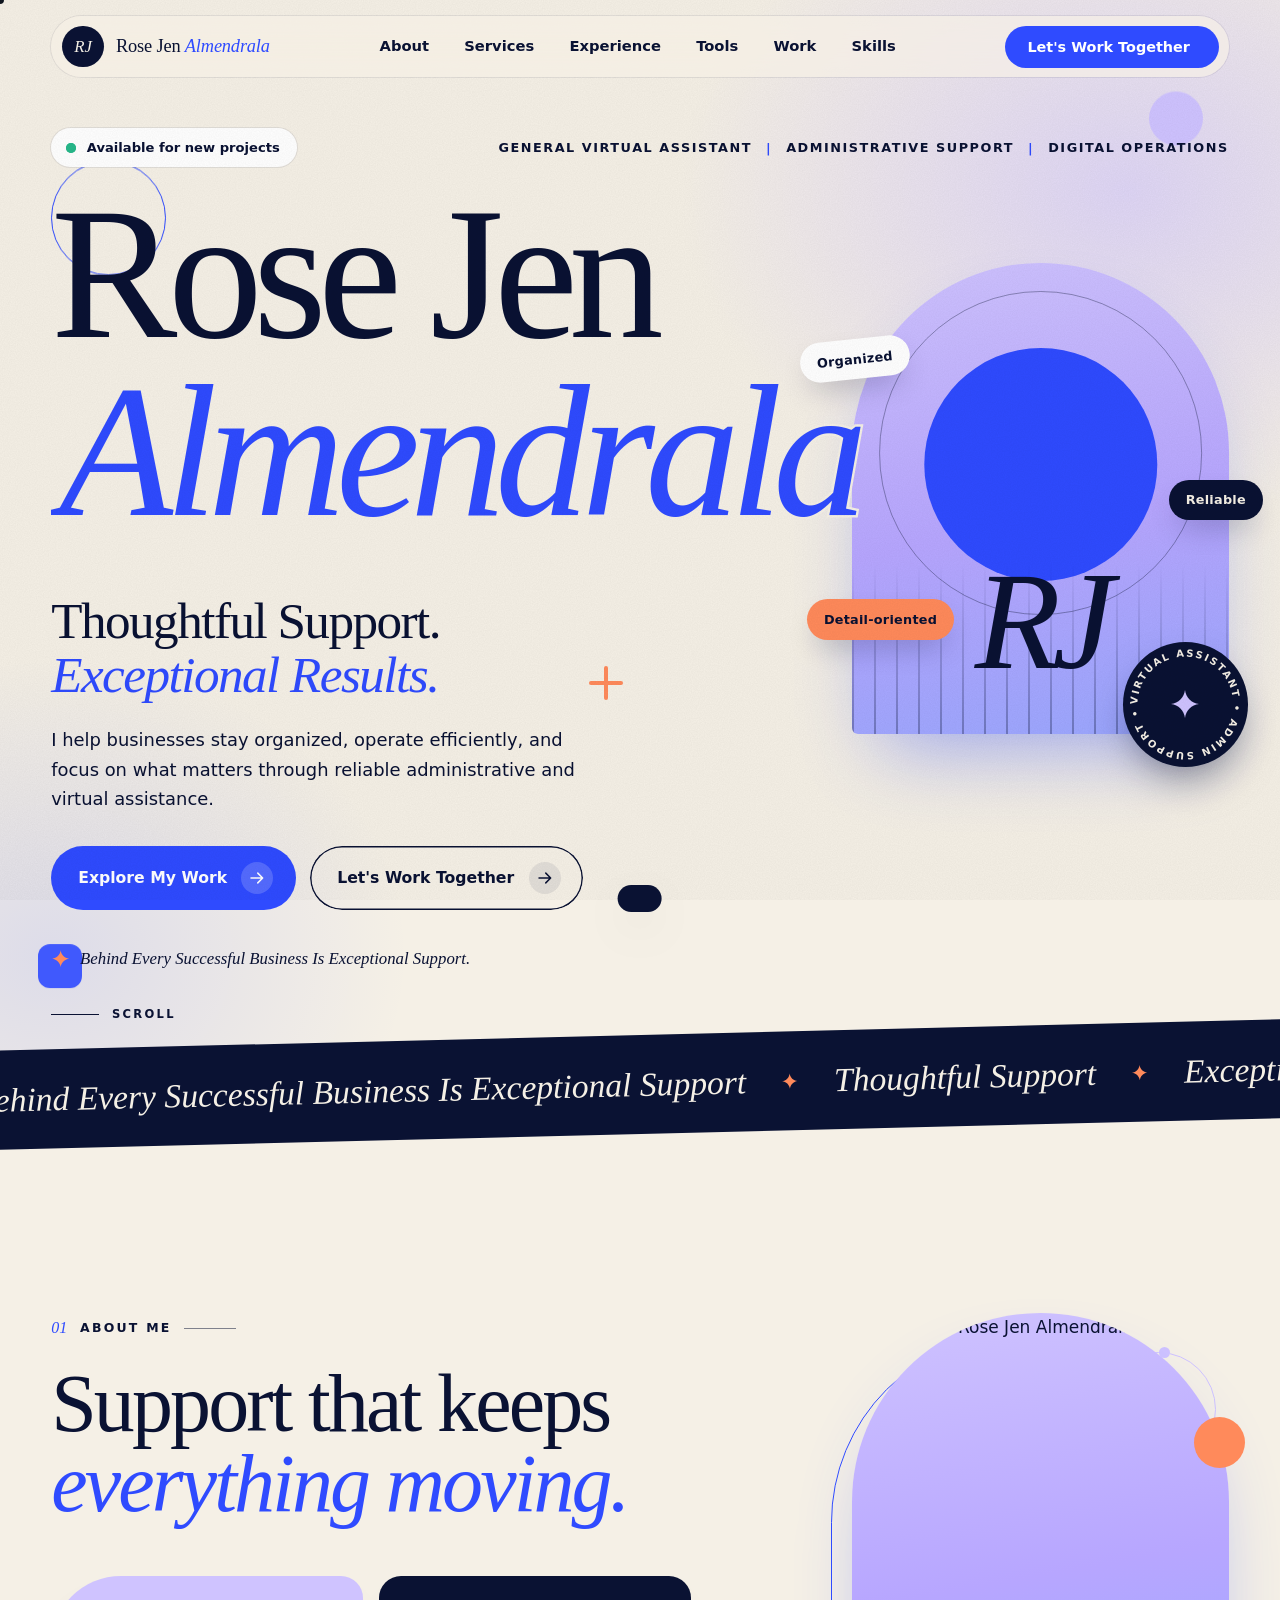
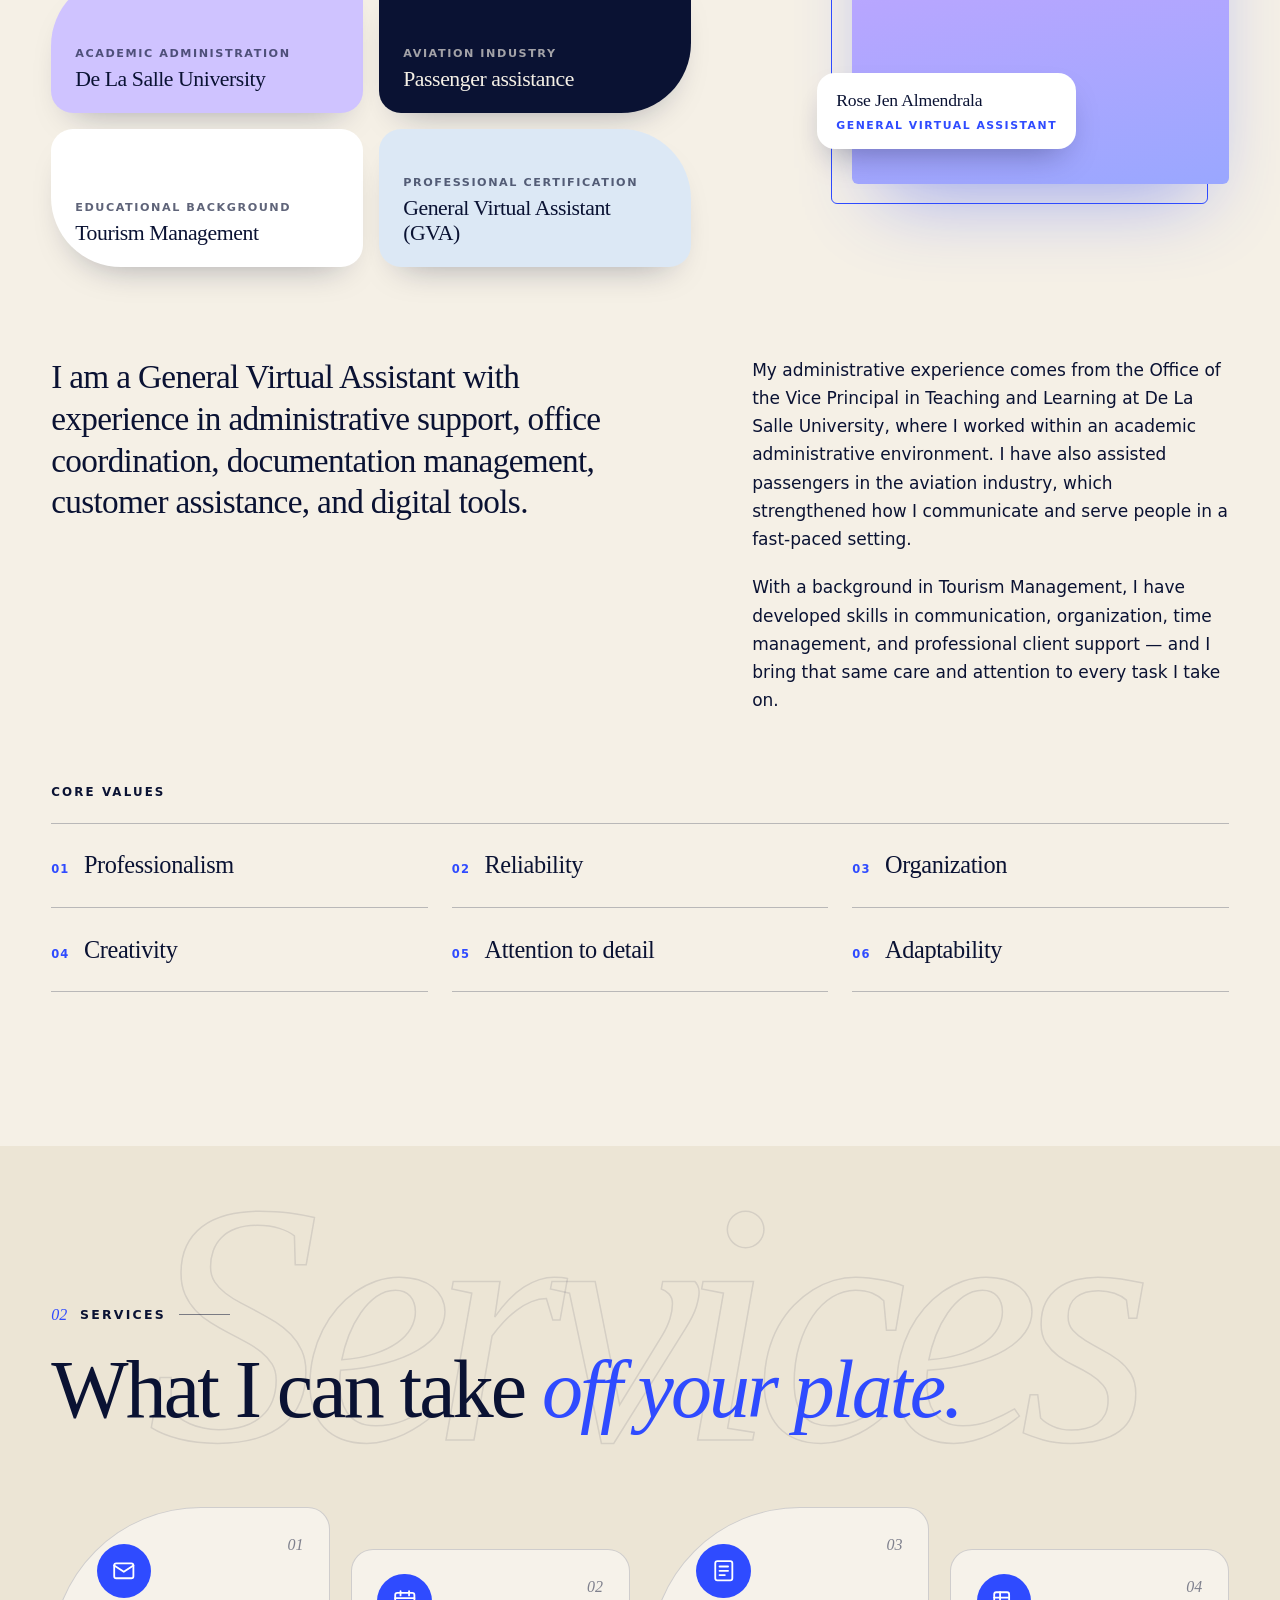
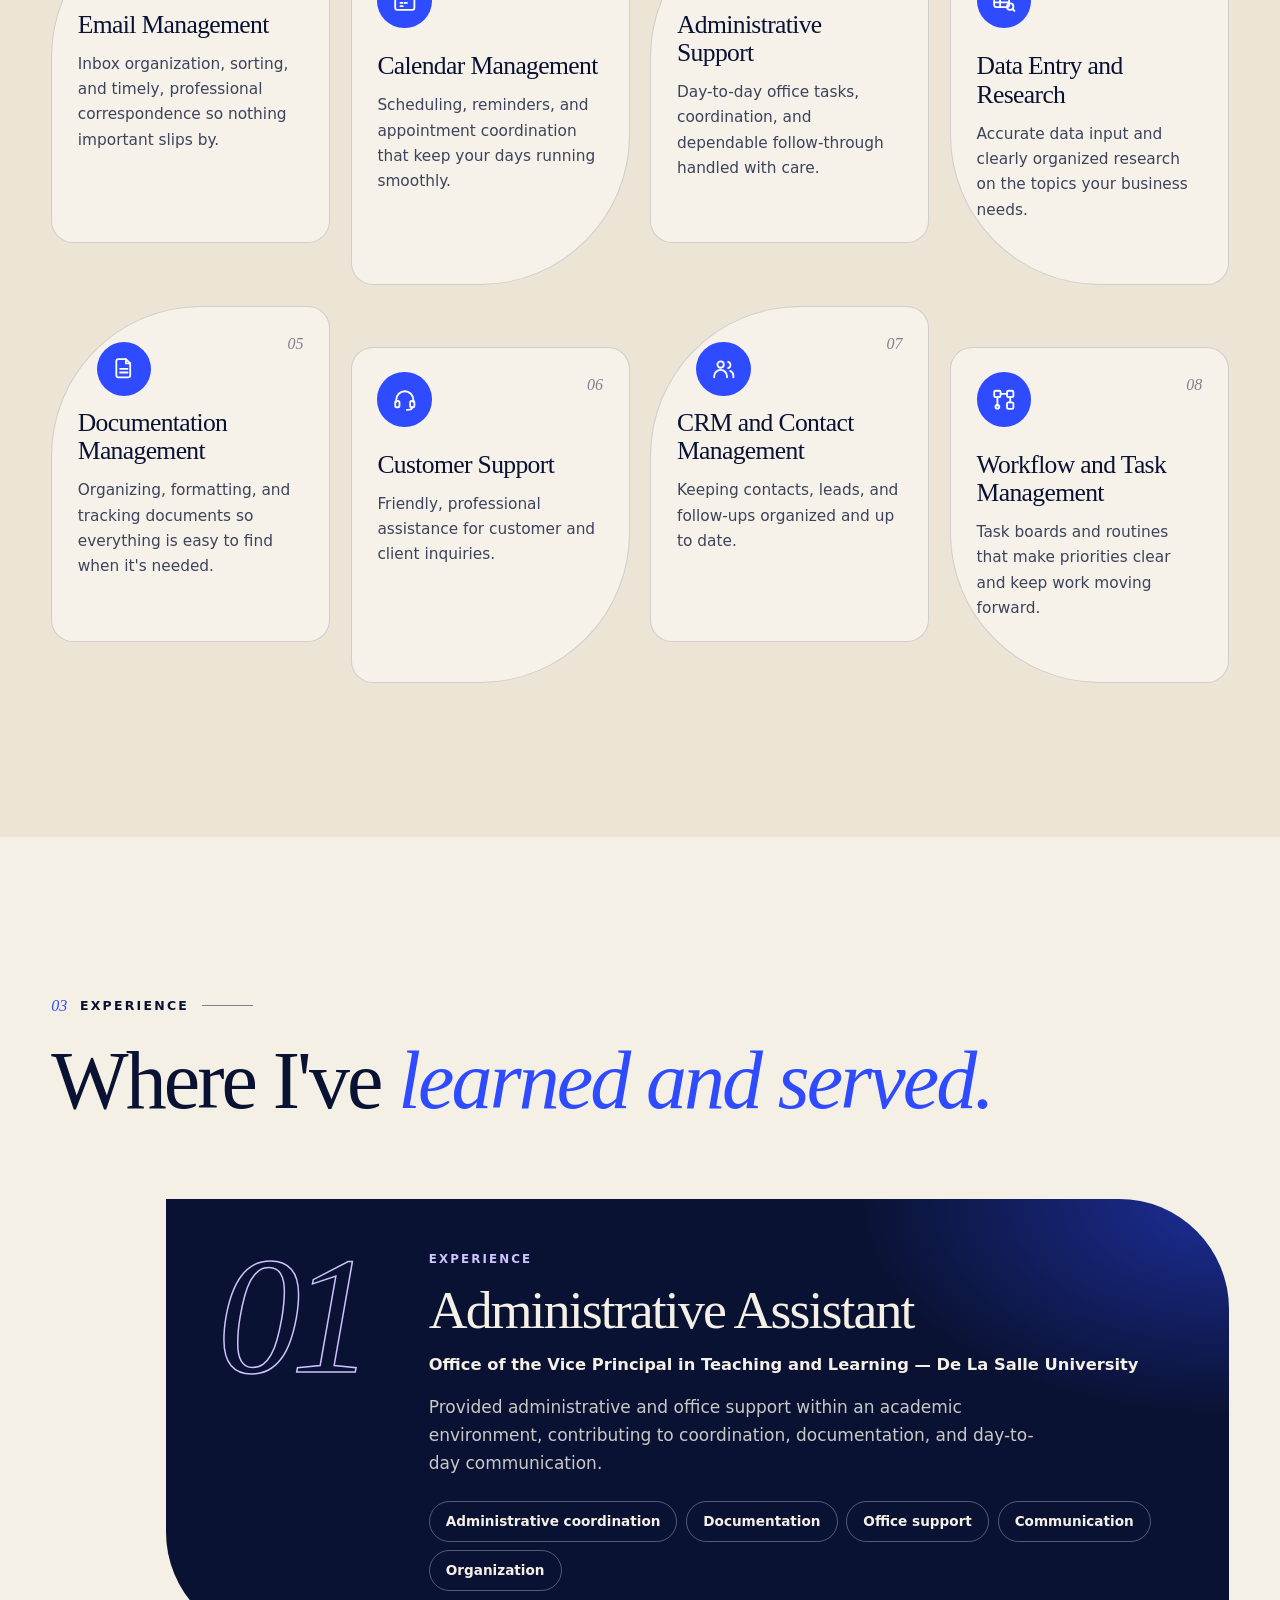
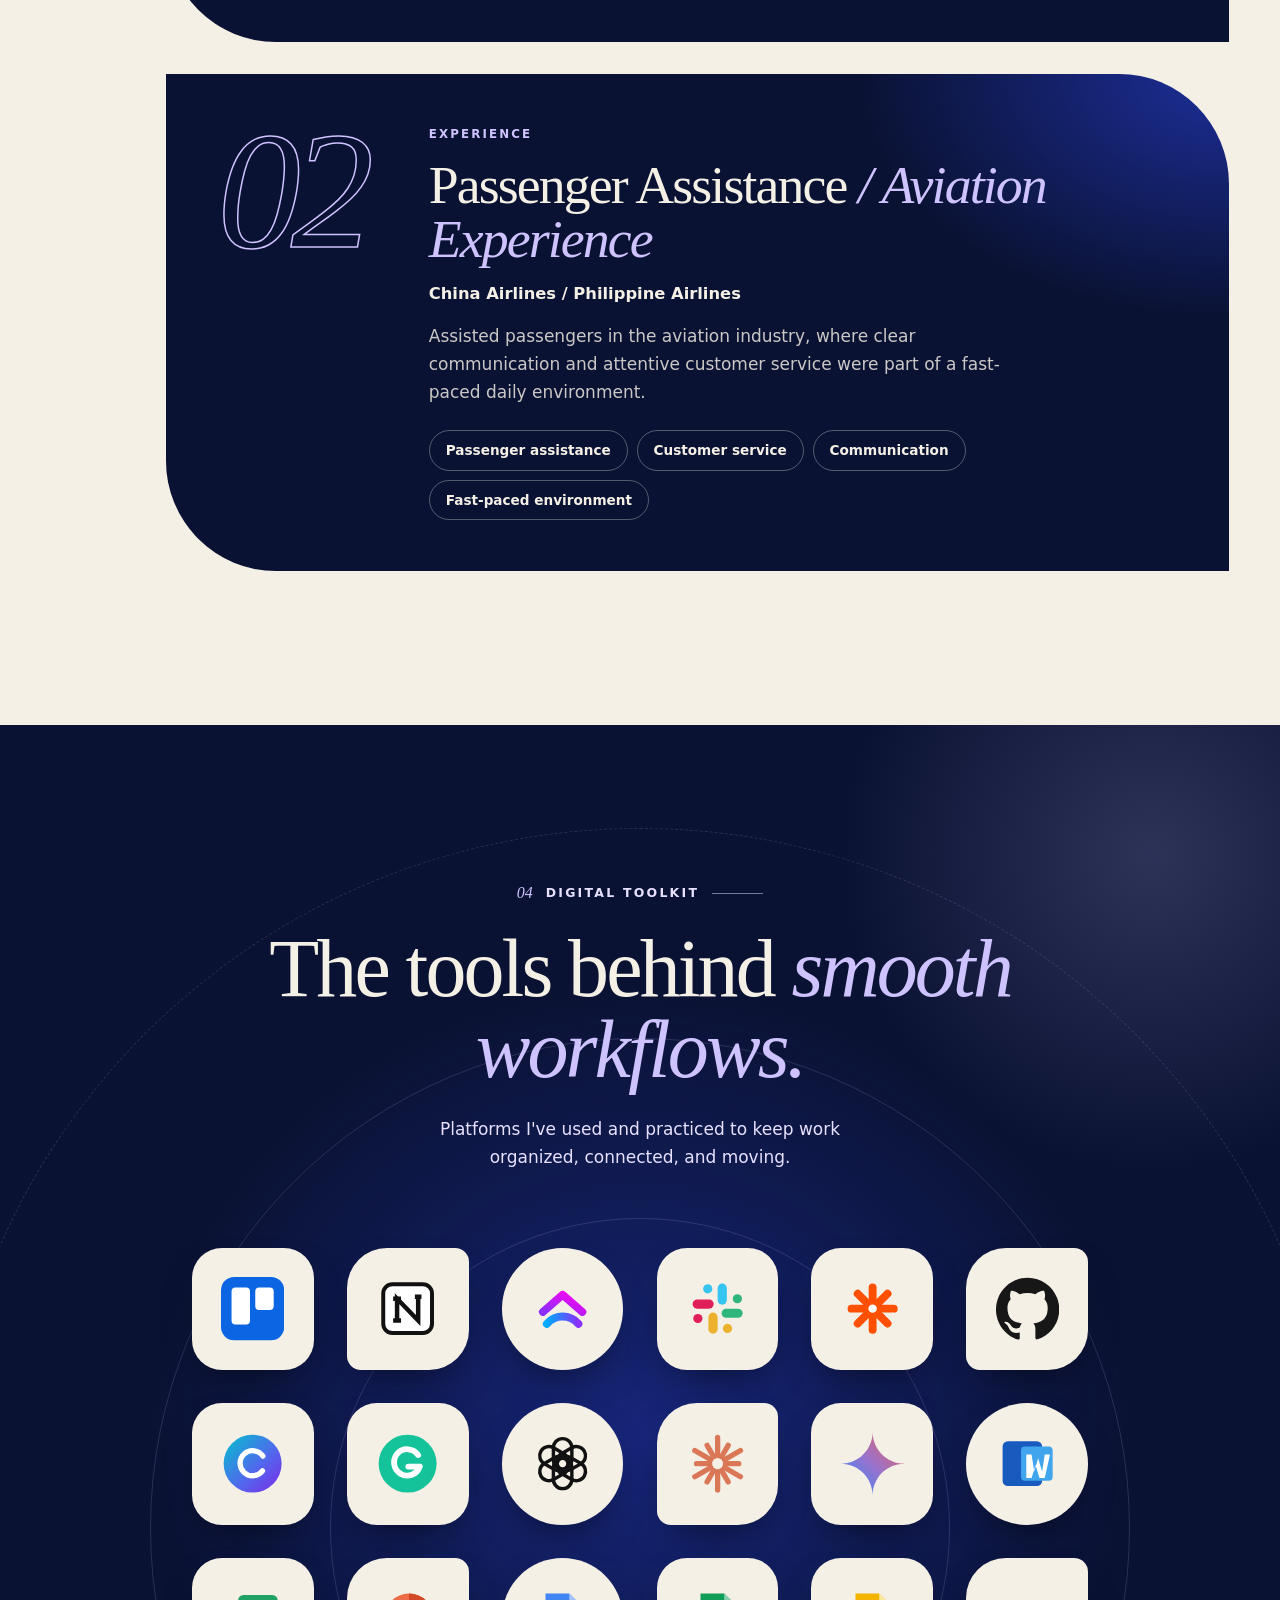
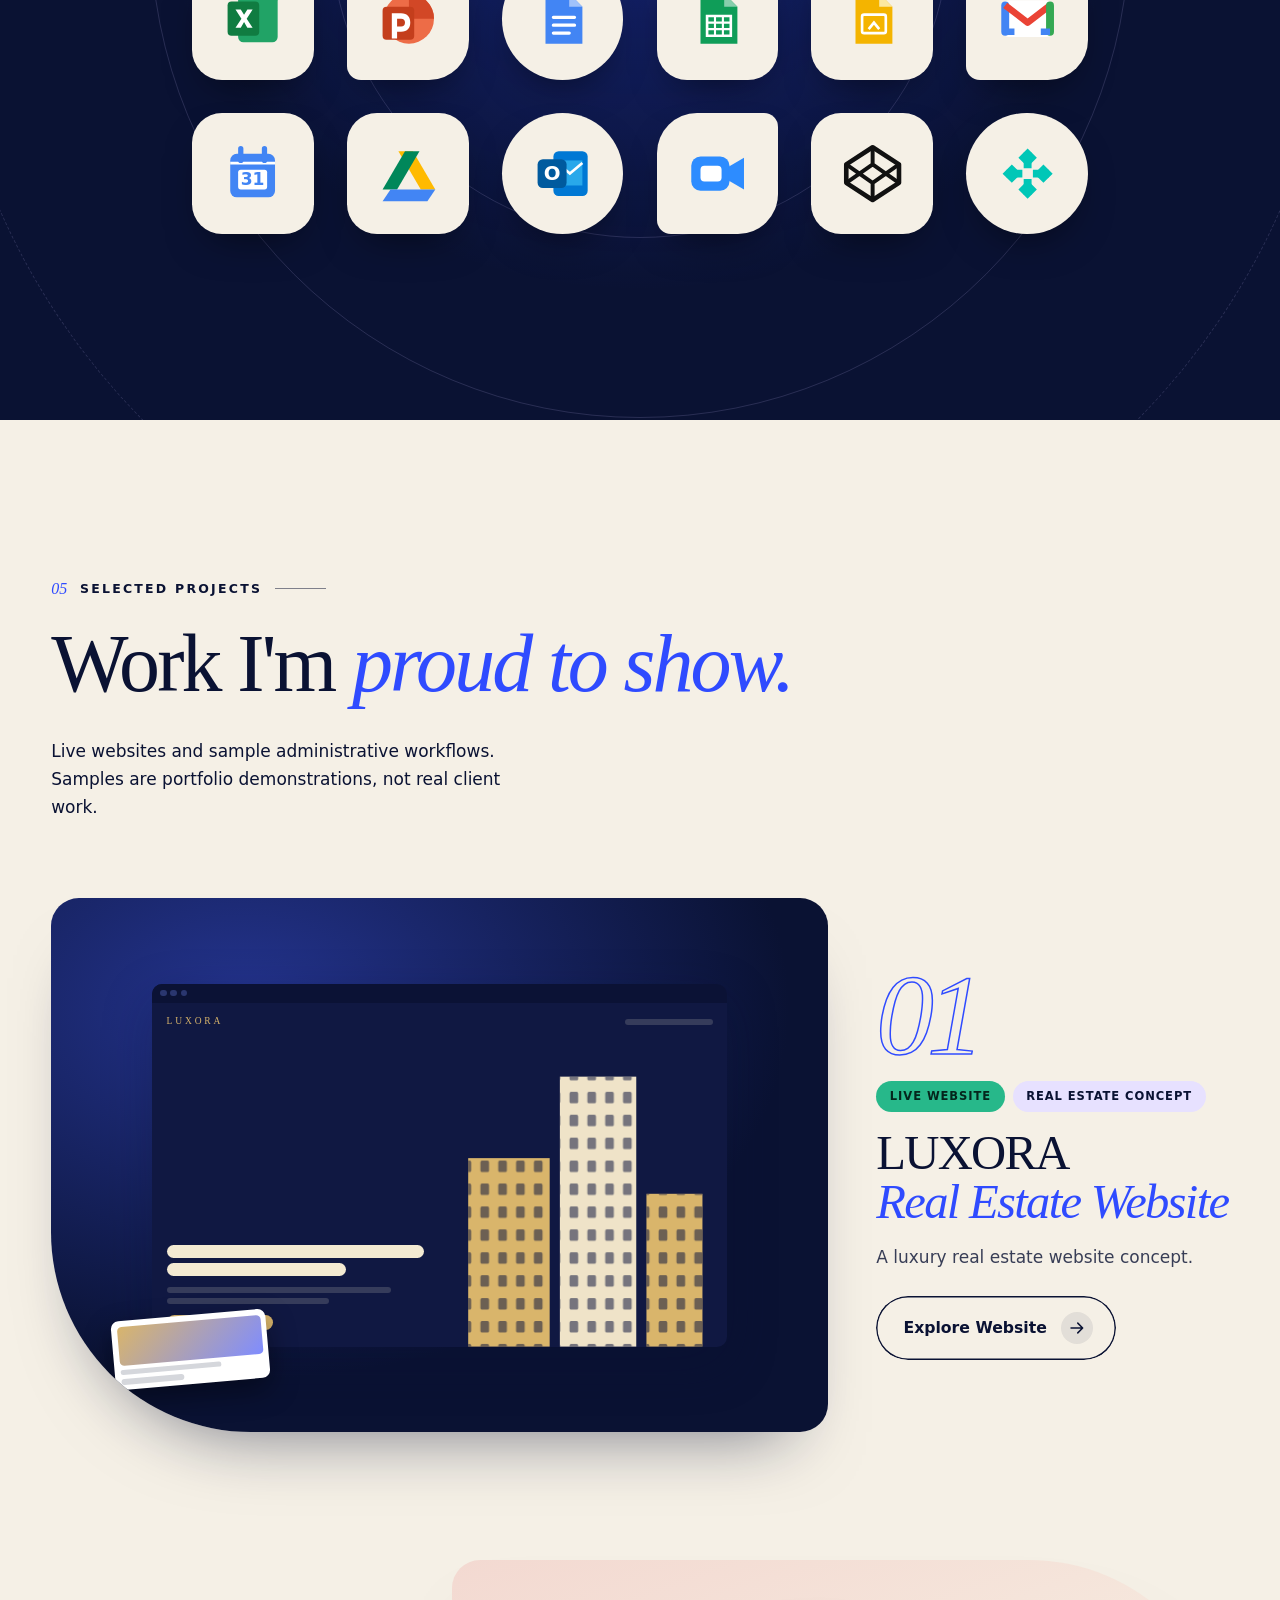
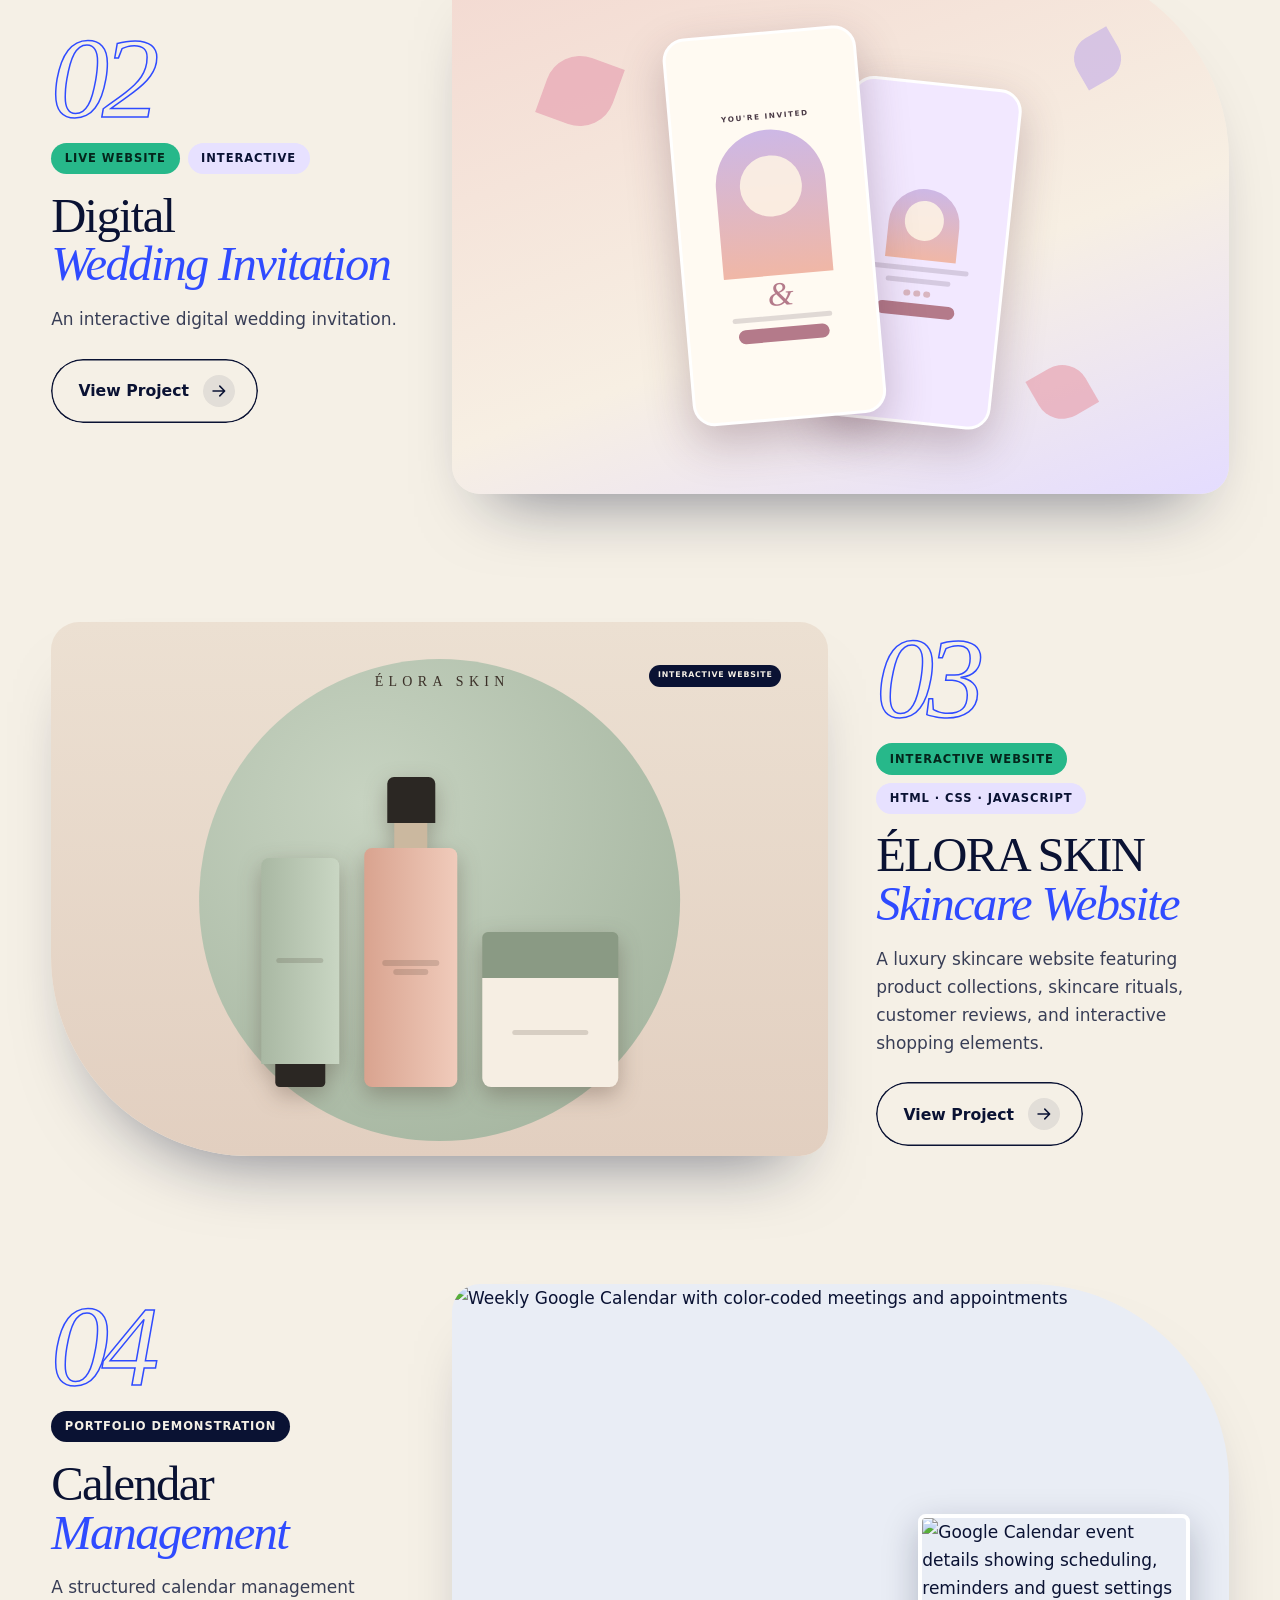
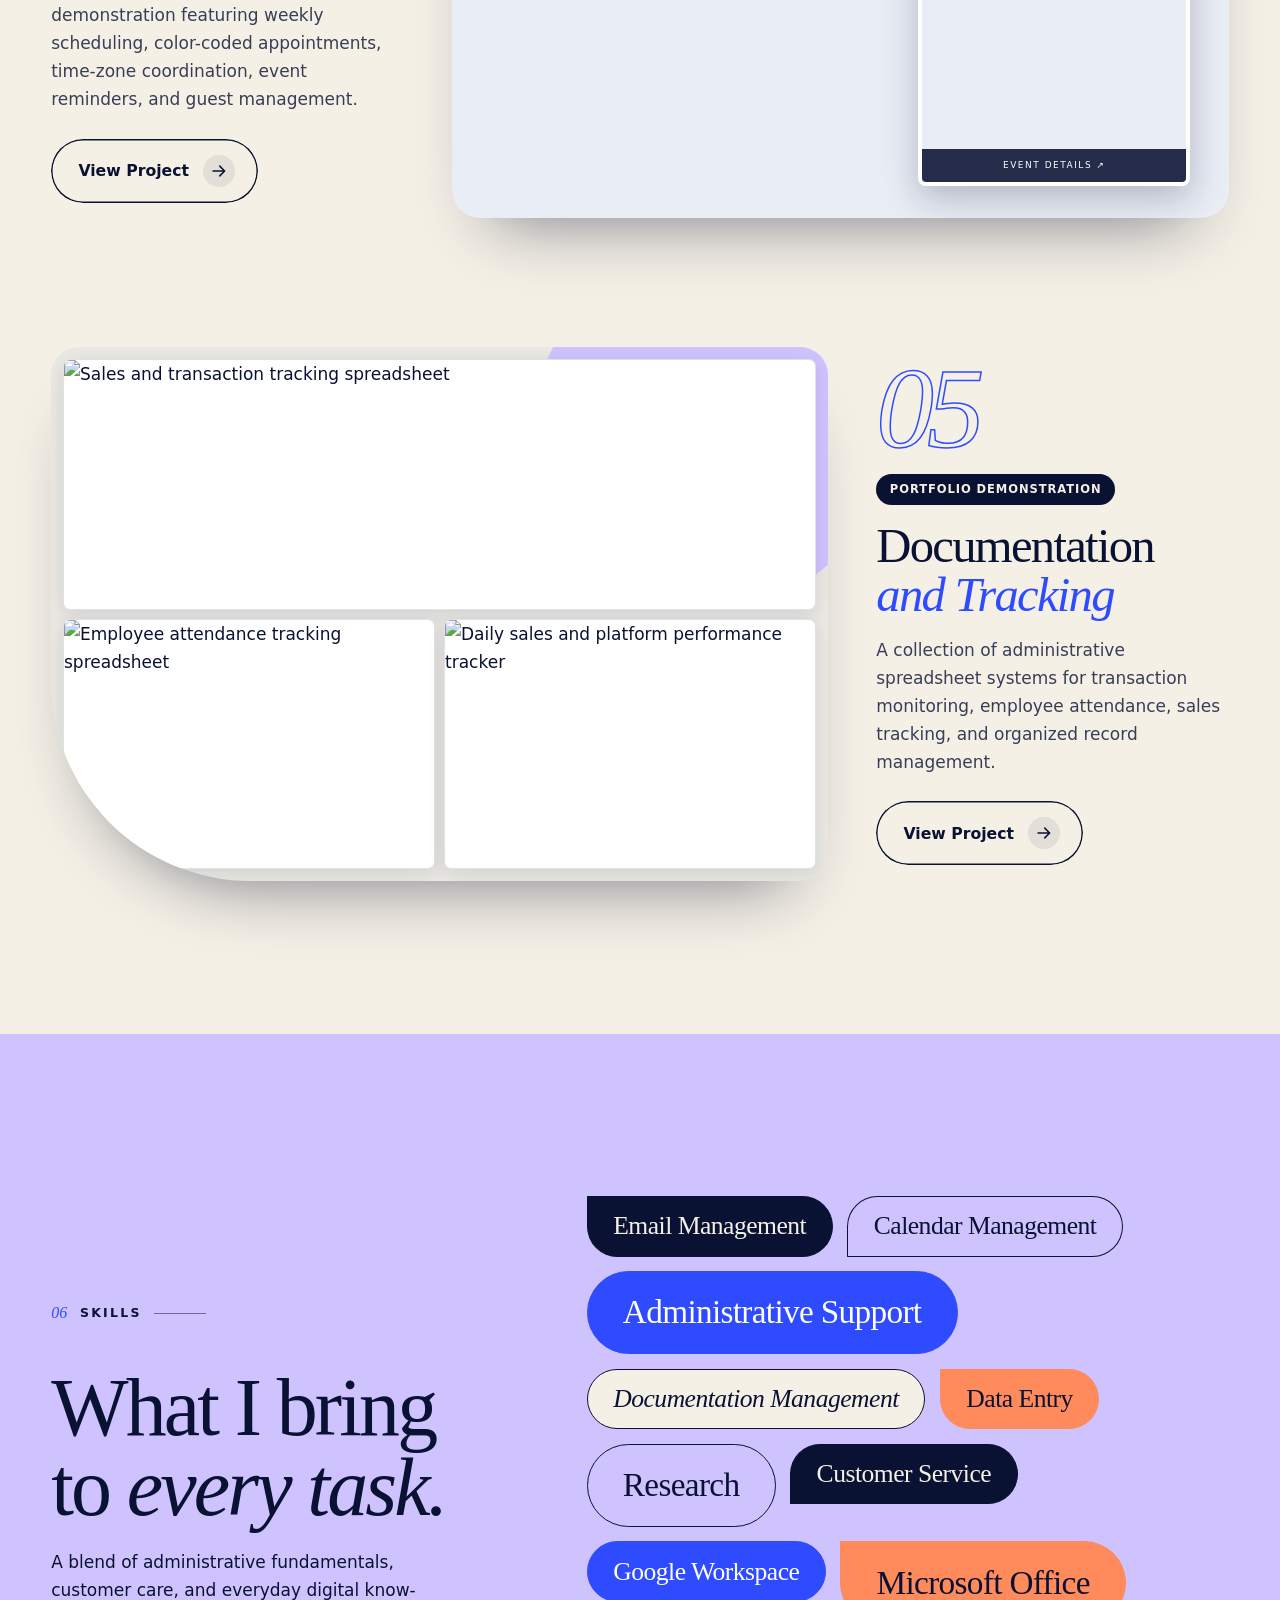
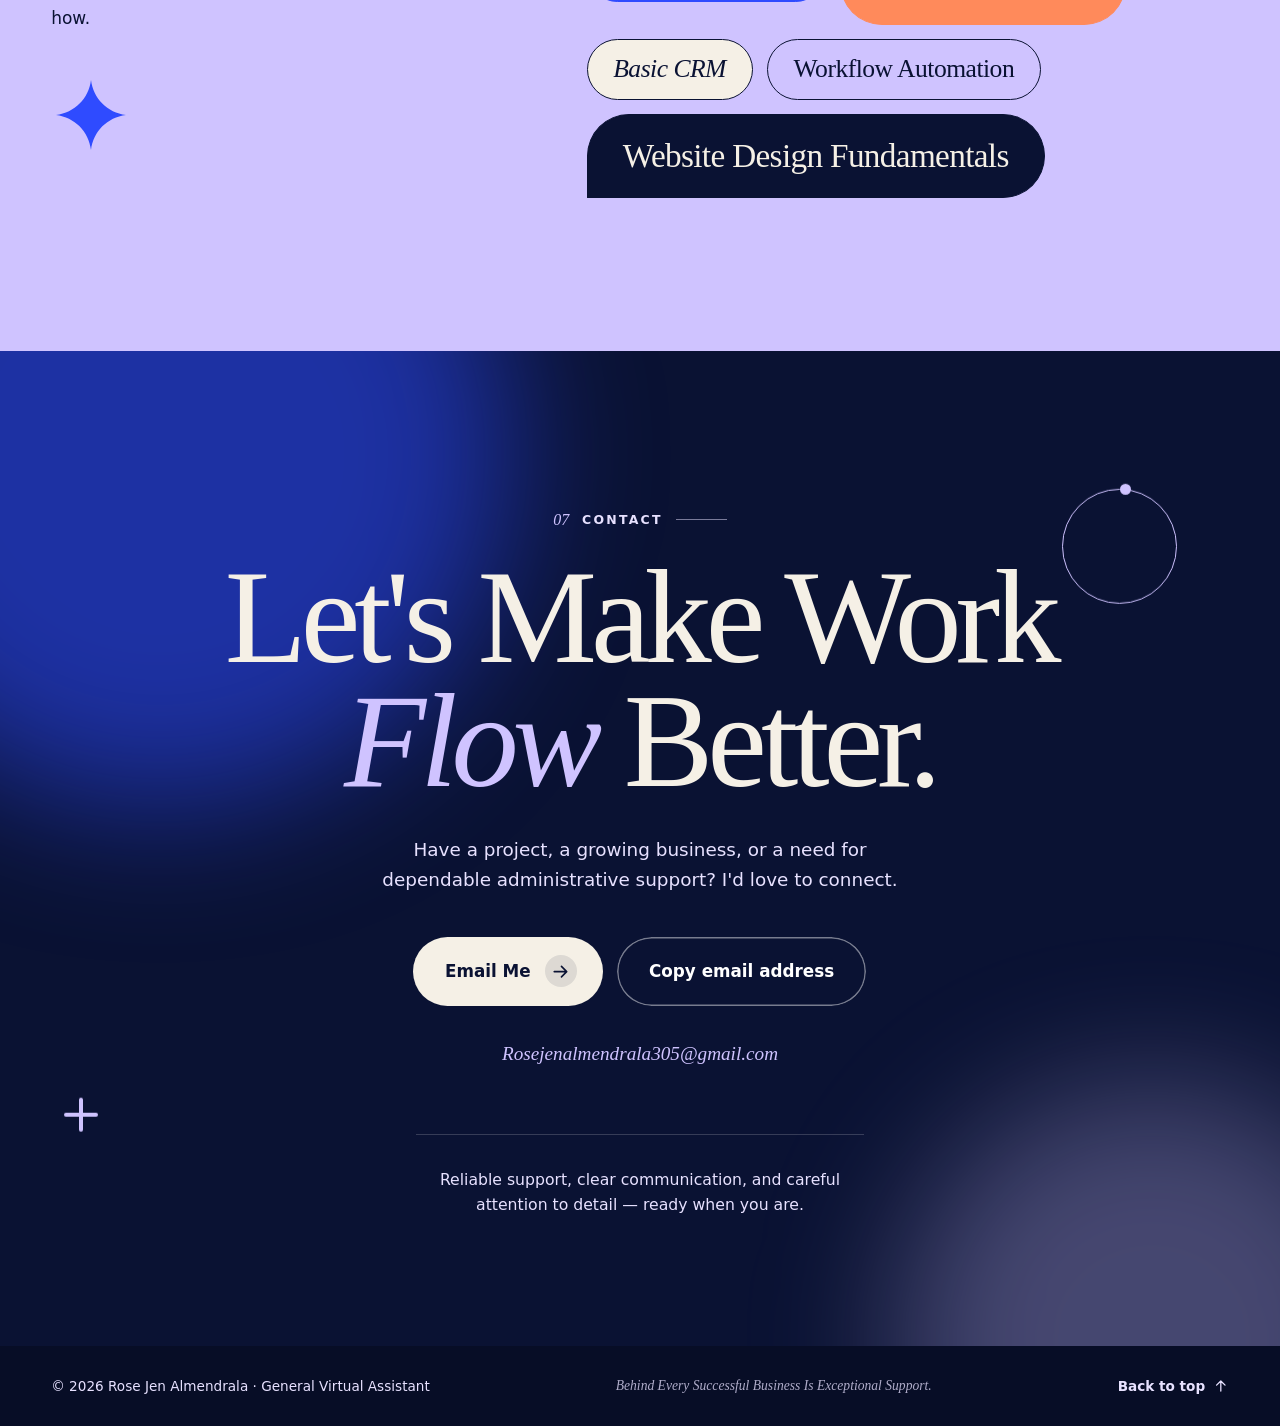
==== commit ccd4494e: "index.html" ====
--- a/index.html
+++ b/index.html
@@ -6,8 +6,11 @@
   <title>Rose Jen Almendrala — General Virtual Assistant</title>
   <meta name="description" content="Rose Jen Almendrala — General Virtual Assistant offering administrative support and digital operations. Thoughtful support. Exceptional results.">
   <meta name="theme-color" content="#0A1233">
+
   <link rel="icon" href="data:image/svg+xml,%3Csvg xmlns='http://www.w3.org/2000/svg' viewBox='0 0 32 32'%3E%3Crect width='32' height='32' rx='9' fill='%230A1233'/%3E%3Ctext x='16' y='22' font-size='16' text-anchor='middle' fill='%23F5F0E6' font-family='Georgia,serif' font-style='italic'%3ERJ%3C/text%3E%3C/svg%3E">
 
+  <link rel="stylesheet" href="style.css">
+</head>
   <!-- Runs before first paint: decides whether the intro plays (once per browser session). -->
   <script>
     (function (d) {
--- a/style.css
+++ b/style.css
@@ -0,0 +1,846 @@
+/* =========================================================
+   Rose Jen Almendrala — Portfolio
+   Editorial / creative-studio aesthetic
+   Palette: warm ivory · deep navy · cobalt · soft lavender · apricot accent
+   ========================================================= */
+
+:root {
+  --ivory: #f5f0e6;
+  --ivory-2: #ece5d5;
+  --navy: #0a1233;
+  --navy-2: #141c47;
+  --cobalt: #2f4bff;
+  --lav: #cfc3ff;
+  --lav-2: #e7e1ff;
+  --apricot: #ff8a5b;
+  --mint: #27b88a;
+
+  --serif: "Fraunces", "Iowan Old Style", Georgia, "Times New Roman", serif;
+  --sans: "Manrope", system-ui, -apple-system, "Segoe UI", Roboto, sans-serif;
+
+  --ease: cubic-bezier(0.22, 1, 0.36, 1);
+  --gutter: clamp(1.25rem, 4vw, 3.5rem);
+  --max: 1360px;
+  --nav-h: 5.5rem;
+}
+
+*, *::before, *::after { box-sizing: border-box; }
+html { scroll-behavior: smooth; scroll-padding-top: 5.5rem; -webkit-text-size-adjust: 100%; overflow-x: clip; }
+body {
+  margin: 0; background: var(--ivory); color: var(--navy);
+  font-family: var(--sans); font-size: 1.0625rem; line-height: 1.65;
+  -webkit-font-smoothing: antialiased; overflow-x: clip;
+}
+html.intro-active, html.menu-open, html.modal-open { overflow: hidden; }
+
+/* subtle paper grain over everything */
+body::before {
+  content: ""; position: fixed; inset: 0; z-index: 900; pointer-events: none; opacity: .05;
+  background-image: url("data:image/svg+xml,%3Csvg xmlns='http://www.w3.org/2000/svg' width='180' height='180'%3E%3Cfilter id='n'%3E%3CfeTurbulence type='fractalNoise' baseFrequency='.85' numOctaves='2' stitchTiles='stitch'/%3E%3CfeColorMatrix values='0 0 0 0 0 0 0 0 0 0 0 0 0 0 0 0 0 0 .9 0'/%3E%3C/filter%3E%3Crect width='100%25' height='100%25' filter='url(%23n)'/%3E%3C/svg%3E");
+}
+
+img, svg { display: block; max-width: 100%; }
+a { color: inherit; text-decoration: none; }
+button { font: inherit; color: inherit; background: none; border: 0; padding: 0; cursor: pointer; }
+ul { list-style: none; margin: 0; padding: 0; }
+h1, h2, h3, p { margin: 0; }
+em { font-style: italic; }
+::selection { background: var(--cobalt); color: #fff; }
+
+:focus-visible { outline: 3px solid var(--cobalt); outline-offset: 3px; border-radius: 6px; }
+.tools :focus-visible, .contact :focus-visible, .menu :focus-visible, .intro :focus-visible { outline-color: var(--lav); }
+
+.sr-only { position: absolute; width: 1px; height: 1px; overflow: hidden; clip: rect(0 0 0 0); white-space: nowrap; }
+.skip-link { position: fixed; left: 1rem; top: -4rem; z-index: 5000; background: var(--navy); color: #fff; padding: .7rem 1.1rem; border-radius: 999px; transition: top .3s; }
+.skip-link:focus { top: 1rem; }
+
+.container { width: 100%; max-width: var(--max); margin-inline: auto; padding-inline: var(--gutter); }
+.ico { width: 1.15em; height: 1.15em; flex: none; }
+
+/* ---------- type ---------- */
+.h2 {
+  font-family: var(--serif); font-weight: 400; font-size: clamp(2.5rem, 6.4vw, 5.6rem);
+  line-height: .98; letter-spacing: -.035em; font-optical-sizing: auto;
+}
+.h2 em { color: var(--cobalt); font-weight: 300; }
+.h2--light { color: var(--ivory); }
+.h2--light em { color: var(--lav); }
+
+.eyebrow {
+  display: inline-flex; align-items: center; gap: .8rem; margin-bottom: 1.4rem;
+  font-size: .78rem; font-weight: 700; letter-spacing: .18em; text-transform: uppercase;
+}
+.eyebrow b { font-family: var(--serif); font-style: italic; font-weight: 400; font-size: 1rem; letter-spacing: 0; color: var(--cobalt); }
+.eyebrow::after { content: ""; width: 3.2rem; height: 1px; background: currentColor; opacity: .5; order: 1; }
+.eyebrow--light { color: var(--lav-2); }
+.eyebrow--light b { color: var(--lav); }
+
+.section { position: relative; padding: clamp(5.5rem, 12vw, 10.5rem) 0; }
+.sec-head { margin-bottom: clamp(3rem, 6vw, 5.5rem); max-width: 60rem; }
+.sec-head--center { margin-inline: auto; text-align: center; }
+.sec-head--center .eyebrow { justify-content: center; }
+.sec-head--split { max-width: none; display: flex; justify-content: space-between; align-items: end; gap: 2rem 4rem; flex-wrap: wrap; }
+.sec-sub { max-width: 30rem; opacity: .75; }
+.sec-head--center .sec-sub { margin: 1.6rem auto 0; color: var(--lav-2); opacity: .85; }
+
+/* ---------- buttons ---------- */
+.btn {
+  --bg: var(--cobalt); --hv: var(--navy);
+  display: inline-flex; align-items: center; gap: .9rem; padding: 1rem 1.4rem 1rem 1.7rem;
+  border-radius: 999px; font-weight: 700; font-size: .98rem; line-height: 1; white-space: nowrap; color: #fff;
+  background: linear-gradient(var(--hv), var(--hv)) no-repeat 0 100% / 100% 0%, var(--bg);
+  transition: background-size .55s var(--ease), color .4s, transform .35s var(--ease), border-color .4s;
+}
+.btn:hover, .btn:focus-visible { background-size: 100% 100%; }
+.btn > span:first-child:last-child { padding-right: .4rem; }
+.btn__arrow {
+  display: grid; place-items: center; width: 2rem; height: 2rem; border-radius: 50%;
+  background: rgba(255, 255, 255, .18); transition: transform .5s var(--ease), background .4s;
+}
+.btn:hover .btn__arrow { transform: rotate(-45deg); background: rgba(255, 255, 255, .28); }
+.btn--primary { --bg: var(--cobalt); --hv: var(--navy); color: #fff; }
+.btn--ghost { --bg: transparent; --hv: var(--navy); color: var(--navy); box-shadow: inset 0 0 0 1.5px var(--navy); }
+.btn--ghost .btn__arrow { background: rgba(10, 18, 51, .08); }
+.btn--ghost:hover, .btn--ghost:focus-visible { color: var(--ivory); }
+.btn--ghost:hover .btn__arrow { background: rgba(255, 255, 255, .18); }
+.btn--light { --bg: var(--ivory); --hv: var(--lav); color: var(--navy); }
+.btn--light .btn__arrow { background: rgba(10, 18, 51, .1); }
+.btn--outline-light { --bg: transparent; --hv: var(--ivory); color: #fff; box-shadow: inset 0 0 0 1.5px rgba(255, 255, 255, .45); }
+.btn--outline-light:hover, .btn--outline-light:focus-visible { color: var(--navy); }
+.btn--sm { padding: .85rem 1.4rem; font-size: .9rem; }
+.btn--lg { padding: 1.15rem 1.6rem 1.15rem 2rem; font-size: 1.05rem; }
+.btn[data-magnetic] { will-change: transform; }
+
+/* ---------- INTRO ---------- */
+.intro {
+  display: none; position: fixed; inset: 0; z-index: 2000; background: var(--navy); color: var(--ivory); overflow: hidden;
+  place-items: center; text-align: center;
+  background-image: radial-gradient(60% 60% at 50% 40%, rgba(47, 75, 255, .35), transparent 70%);
+}
+.js .intro { display: grid; }
+.no-intro .intro { display: none !important; }
+.intro.is-leaving {
+  transform: translateY(-104%); border-radius: 0 0 50% 50% / 0 0 16vh 16vh;
+  transition: transform 1.1s cubic-bezier(.76, 0, .24, 1), border-radius 1.1s cubic-bezier(.76, 0, .24, 1);
+}
+.intro.is-leaving .intro__center, .intro.is-leaving .intro__foot, .intro.is-leaving .intro__skip { opacity: 0; transition: opacity .35s; }
+.intro.is-fast { --fast: .5; }
+.intro__center { position: relative; z-index: 2; padding: 0 1.5rem; }
+.intro__mono {
+  display: flex; justify-content: center; align-items: flex-end; overflow: hidden; padding: .1em .2em .22em;
+  font-family: var(--serif); font-weight: 300; font-size: clamp(7rem, 24vw, 17rem); line-height: .8; letter-spacing: -.06em;
+}
+.intro__mono span { display: block; animation: introRise 1.1s var(--ease) .15s both; }
+.intro__mono .intro__j { font-style: italic; color: var(--lav); animation-delay: .32s; margin-left: -.04em; }
+.intro__name { overflow: hidden; margin-top: 1rem; font-size: clamp(.85rem, 2vw, 1.15rem); letter-spacing: .5em; text-transform: uppercase; font-weight: 600; text-indent: .5em; }
+.intro__name span { display: block; animation: introRise 1s var(--ease) .75s both; }
+.intro__role { overflow: hidden; margin-top: .7rem; font-size: clamp(.7rem, 1.6vw, .9rem); letter-spacing: .14em; text-transform: uppercase; color: var(--lav); opacity: .9; }
+.intro__role span { display: block; animation: introRise 1s var(--ease) 1s both; }
+@keyframes introRise { from { transform: translateY(110%); } to { transform: none; } }
+
+.intro__foot { position: absolute; z-index: 2; left: var(--gutter); right: var(--gutter); bottom: 2.4rem; display: flex; align-items: center; gap: 1.2rem; }
+.intro__bar { flex: 1; height: 2px; background: rgba(255, 255, 255, .18); overflow: hidden; border-radius: 2px; }
+.intro__bar i { display: block; height: 100%; width: 100%; background: linear-gradient(90deg, var(--cobalt), var(--lav)); transform-origin: left; transform: scaleX(var(--p, 0)); }
+.intro__pct { font-family: var(--serif); font-size: 1.6rem; min-width: 2.4ch; text-align: right; font-variant-numeric: tabular-nums; }
+.intro__skip {
+  position: absolute; z-index: 3; top: 1.6rem; right: var(--gutter); display: inline-flex; align-items: center; gap: .6rem;
+  padding: .7rem 1.1rem; border-radius: 999px; border: 1px solid rgba(255, 255, 255, .3); font-size: .82rem; font-weight: 700; letter-spacing: .06em;
+  transition: background .3s, color .3s;
+}
+.intro__skip:hover { background: var(--ivory); color: var(--navy); }
+
+.intro__shape { position: absolute; z-index: 1; display: block; }
+.intro__shape--1 { width: min(46vw, 460px); aspect-ratio: 1; border-radius: 50%; border: 1px solid rgba(207, 195, 255, .35); top: -8%; left: -8%; animation: introSpin 24s linear infinite; }
+.intro__shape--1::after { content: ""; position: absolute; width: 14px; height: 14px; border-radius: 50%; background: var(--lav); top: 10%; left: 50%; }
+.intro__shape--2 { width: 90px; height: 90px; border-radius: 50%; background: var(--cobalt); right: 12%; top: 22%; animation: floatY 6s ease-in-out infinite; opacity: .9; }
+.intro__shape--3 { width: 120px; height: 120px; border-radius: 28px; border: 1px solid rgba(255, 255, 255, .25); left: 14%; bottom: 18%; transform: rotate(18deg); animation: floatY 7s ease-in-out -2s infinite; }
+.intro__shape--4 { width: 26px; height: 26px; right: 22%; bottom: 20%; background: var(--apricot); transform: rotate(45deg); animation: floatY 5s ease-in-out -1s infinite; }
+@keyframes introSpin { to { transform: rotate(360deg); } }
+@keyframes floatY { 0%, 100% { transform: translateY(0) rotate(var(--r, 0deg)); } 50% { transform: translateY(-18px) rotate(var(--r, 0deg)); } }
+
+/* ---------- cursor ---------- */
+.cursor { display: none; position: fixed; left: 0; top: 0; z-index: 3000; pointer-events: none; mix-blend-mode: difference; }
+.has-cursor .cursor { display: block; }
+.has-cursor, .has-cursor a, .has-cursor button, .has-cursor [data-cursor-label] { cursor: none; }
+.cursor__dot { position: fixed; left: 0; top: 0; width: 8px; height: 8px; margin: -4px 0 0 -4px; border-radius: 50%; background: #fff; }
+.cursor__ring {
+  position: fixed; left: 0; top: 0; width: 40px; height: 40px; margin: -20px 0 0 -20px; border-radius: 50%; border: 1.5px solid #fff;
+  display: grid; place-items: center; transition: width .35s var(--ease), height .35s var(--ease), margin .35s var(--ease), background .3s;
+}
+.cursor__label { font-size: .7rem; font-weight: 800; letter-spacing: .1em; text-transform: uppercase; color: #000; opacity: 0; transition: opacity .2s; }
+.cursor.is-link .cursor__ring { width: 64px; height: 64px; margin: -32px 0 0 -32px; background: rgba(255, 255, 255, .18); }
+.cursor.is-label .cursor__ring { width: 92px; height: 92px; margin: -46px 0 0 -46px; background: #fff; }
+.cursor.is-label .cursor__label { opacity: 1; }
+
+/* ---------- progress + nav ---------- */
+.progress { position: fixed; z-index: 1100; left: 0; right: 0; top: 0; height: 3px; pointer-events: none; }
+.progress i { display: block; height: 100%; background: linear-gradient(90deg, var(--cobalt), var(--lav)); transform-origin: left; transform: scaleX(0); }
+
+.nav { position: fixed; z-index: 1000; left: 0; right: 0; top: 0; padding: 1rem var(--gutter); pointer-events: none; }
+.js .nav { transform: translateY(-140%); transition: transform 1.1s var(--ease) .5s; }
+.is-ready .nav { transform: none; }
+.nav__pill {
+  pointer-events: auto; max-width: var(--max); margin-inline: auto; display: flex; align-items: center; justify-content: space-between; gap: 1rem;
+  padding: .55rem .6rem .55rem .7rem; border-radius: 999px; background: rgba(245, 240, 230, .72);
+  -webkit-backdrop-filter: blur(16px) saturate(1.4); backdrop-filter: blur(16px) saturate(1.4);
+  box-shadow: 0 0 0 1px rgba(10, 18, 51, .08); transition: box-shadow .4s, background .4s;
+}
+.nav.is-scrolled .nav__pill { background: rgba(245, 240, 230, .88); box-shadow: 0 0 0 1px rgba(10, 18, 51, .08), 0 14px 40px -14px rgba(10, 18, 51, .3); }
+.nav__logo { display: inline-flex; align-items: center; gap: .75rem; }
+.nav__mono { display: grid; place-items: center; width: 2.6rem; height: 2.6rem; border-radius: 50%; background: var(--navy); color: var(--ivory); font-family: var(--serif); font-style: italic; font-size: 1.05rem; transition: transform .6s var(--ease), background .3s; }
+.nav__logo:hover .nav__mono { transform: rotate(-12deg) scale(1.06); background: var(--cobalt); }
+.nav__brand { font-family: var(--serif); font-size: 1.15rem; letter-spacing: -.01em; }
+.nav__brand em { color: var(--cobalt); }
+.nav__links { display: flex; gap: .2rem; }
+.nav__links a { position: relative; padding: .6rem 1rem; font-size: .92rem; font-weight: 600; border-radius: 999px; transition: color .3s, background .3s; }
+.nav__links a::before { content: ""; position: absolute; left: 50%; bottom: .25rem; width: 5px; height: 5px; border-radius: 50%; background: var(--cobalt); transform: translateX(-50%) scale(0); transition: transform .4s var(--ease); }
+.nav__links a:hover { background: rgba(47, 75, 255, .08); }
+.nav__links a.is-active { color: var(--cobalt); }
+.nav__links a.is-active::before { transform: translateX(-50%) scale(1); }
+.nav__toggle { display: none; position: relative; width: 2.9rem; height: 2.9rem; border-radius: 50%; background: var(--navy); }
+.nav__toggle span { position: absolute; left: 50%; top: 50%; width: 1.1rem; height: 2px; background: var(--ivory); border-radius: 2px; transition: transform .45s var(--ease); }
+.nav__toggle span:nth-child(1) { transform: translate(-50%, -4px); }
+.nav__toggle span:nth-child(2) { transform: translate(-50%, 4px); }
+.nav__toggle[aria-expanded="true"] span:nth-child(1) { transform: translate(-50%, 0) rotate(45deg); }
+.nav__toggle[aria-expanded="true"] span:nth-child(2) { transform: translate(-50%, 0) rotate(-45deg); }
+
+.menu {
+  position: fixed; inset: 0; z-index: 990; background: var(--navy); color: var(--ivory); display: flex; flex-direction: column; justify-content: center;
+  padding: 6rem var(--gutter) 2.5rem; visibility: hidden; clip-path: circle(0 at calc(100% - 3rem) 2.6rem);
+  transition: clip-path .8s var(--ease), visibility 0s .8s;
+  background-image: radial-gradient(70% 50% at 80% 10%, rgba(47, 75, 255, .4), transparent 70%);
+}
+.menu.is-open { visibility: visible; clip-path: circle(150% at calc(100% - 3rem) 2.6rem); transition: clip-path .9s var(--ease), visibility 0s; }
+.menu__inner { display: flex; flex-direction: column; gap: .2rem; }
+.menu__inner a { display: flex; align-items: baseline; gap: 1rem; font-family: var(--serif); font-size: clamp(2.4rem, 11vw, 4rem); line-height: 1.15; letter-spacing: -.03em; transform: translateY(30px); opacity: 0; transition: transform .8s var(--ease), opacity .6s, color .3s; }
+.menu__inner a small { font-family: var(--sans); font-size: .8rem; letter-spacing: .1em; color: var(--lav); }
+.menu__inner a.is-active { color: var(--lav); font-style: italic; }
+.menu.is-open .menu__inner a { transform: none; opacity: 1; }
+.menu.is-open .menu__inner a:nth-child(1) { transition-delay: .25s; } .menu.is-open .menu__inner a:nth-child(2) { transition-delay: .3s; }
+.menu.is-open .menu__inner a:nth-child(3) { transition-delay: .35s; } .menu.is-open .menu__inner a:nth-child(4) { transition-delay: .4s; }
+.menu.is-open .menu__inner a:nth-child(5) { transition-delay: .45s; } .menu.is-open .menu__inner a:nth-child(6) { transition-delay: .5s; }
+.menu.is-open .menu__inner a:nth-child(7) { transition-delay: .55s; }
+.menu__foot { margin-top: 2.5rem; font-family: var(--serif); font-style: italic; color: var(--lav); max-width: 20rem; }
+
+/* ---------- reveal system ---------- */
+.js .rv { opacity: 0; transform: translateY(46px); transition: opacity 1s var(--ease), transform 1s var(--ease); transition-delay: calc(var(--i, 0) * 90ms); }
+.js .rv.in { opacity: 1; transform: none; }
+.js [data-anim] { opacity: 0; transform: translateY(30px); transition: opacity 1.1s var(--ease), transform 1.1s var(--ease); transition-delay: calc(var(--d, 0) * 1ms); }
+.is-ready [data-anim] { opacity: 1; transform: none; }
+
+.px { position: absolute; z-index: 0; pointer-events: none; will-change: transform; }
+.shape { display: block; }
+.shape--ring { width: clamp(70px, 9vw, 130px); aspect-ratio: 1; border-radius: 50%; border: 1.5px solid var(--cobalt); animation: spin 26s linear infinite; position: relative; }
+.shape--ring::after { content: ""; position: absolute; top: -6px; left: 50%; width: 11px; height: 11px; border-radius: 50%; background: var(--cobalt); }
+.shape--lav { border-color: var(--lav); } .shape--lav::after { background: var(--lav); }
+.shape--plus { width: 34px; height: 34px; position: relative; animation: spin 18s linear infinite reverse; }
+.shape--plus::before, .shape--plus::after { content: ""; position: absolute; background: var(--apricot); border-radius: 2px; }
+.shape--plus::before { left: 50%; top: 0; width: 4px; height: 100%; transform: translateX(-50%); }
+.shape--plus::after { top: 50%; left: 0; height: 4px; width: 100%; transform: translateY(-50%); }
+.shape--plus.shape--lav::before, .shape--plus.shape--lav::after { background: var(--lav); }
+.shape--dot { width: 54px; height: 54px; border-radius: 50%; background: var(--lav); animation: floatY 7s ease-in-out infinite; }
+.shape--square { width: 44px; height: 44px; border-radius: 12px; background: var(--cobalt); --r: 14deg; animation: floatY 8s ease-in-out -3s infinite; opacity: .9; }
+@keyframes spin { to { transform: rotate(360deg); } }
+
+/* ---------- HERO ---------- */
+.hero { position: relative; padding: 8rem 0 5.5rem; min-height: 100svh; display: flex; align-items: center; overflow: hidden;
+  background:
+    radial-gradient(50% 45% at 88% 18%, rgba(207, 195, 255, .6), transparent 70%),
+    radial-gradient(40% 40% at 4% 90%, rgba(47, 75, 255, .12), transparent 70%), var(--ivory); }
+.hero__inner { position: relative; z-index: 1; display: grid; grid-template-columns: repeat(12, 1fr); column-gap: 1.5rem; align-items: start; }
+.hero__top { grid-column: 1 / -1; display: flex; justify-content: space-between; align-items: center; flex-wrap: wrap; gap: .8rem 2rem; margin-bottom: 1.2rem; }
+.avail { display: inline-flex; align-items: center; gap: .7rem; padding: .55rem 1.1rem .55rem .9rem; border-radius: 999px; background: #fff; box-shadow: 0 0 0 1px rgba(10, 18, 51, .08); font-size: .82rem; font-weight: 700; }
+.avail__dot { position: relative; width: 10px; height: 10px; border-radius: 50%; background: var(--mint); }
+.avail__dot::after { content: ""; position: absolute; inset: 0; border-radius: 50%; background: var(--mint); animation: pulse 2s ease-out infinite; }
+@keyframes pulse { 0% { transform: scale(1); opacity: .7; } 100% { transform: scale(3.2); opacity: 0; } }
+.hero__role { font-size: .8rem; font-weight: 700; letter-spacing: .12em; text-transform: uppercase; }
+.hero__role i { font-style: normal; color: var(--cobalt); margin: 0 .5rem; }
+
+.hero__name { grid-column: 1 / -1; grid-row: 2; position: relative; z-index: 3; font-family: var(--serif); font-weight: 400; font-size: clamp(3.7rem, 14.8vw, 14rem); line-height: .88; letter-spacing: -.05em; margin-bottom: clamp(1.5rem, 4vw, 3.5rem); font-optical-sizing: auto; }
+.hero__name .line { display: block; overflow: hidden; padding: .02em .06em .16em 0; margin-bottom: -.12em; }
+.split { display: block; white-space: nowrap; }
+.split--it { font-style: italic; font-weight: 300; color: var(--cobalt); padding-left: .04em; -webkit-text-stroke: .025em var(--ivory); paint-order: stroke fill; }
+.ch { display: inline-block; will-change: transform; }
+.js .ch { transform: translateY(112%) rotate(7deg); transform-origin: left bottom; }
+.is-ready .ch { transform: none; transition: transform 1.2s var(--ease); transition-delay: calc((var(--base, 0) + var(--i) * 48) * 1ms); }
+
+.hero__body { grid-column: 1 / span 7; grid-row: 3; position: relative; z-index: 3; }
+.hero__headline { font-family: var(--serif); font-weight: 400; font-size: clamp(1.9rem, 4vw, 3.4rem); line-height: 1.05; letter-spacing: -.03em; }
+.hero__headline em { font-weight: 300; color: var(--cobalt); }
+.hero__lead { max-width: 33rem; margin-top: 1.5rem; font-size: 1.12rem; opacity: .85; }
+.hero__actions { display: flex; flex-wrap: wrap; gap: .9rem; margin-top: 2rem; }
+.hero__tagline { display: flex; align-items: center; gap: .6rem; margin-top: 2.2rem; font-family: var(--serif); font-style: italic; font-size: 1.05rem; }
+.ico--star { color: var(--apricot); animation: spin 10s linear infinite; }
+
+.hero__visual { grid-column: 9 / -1; grid-row: 2 / span 2; position: relative; z-index: 2; align-self: start; margin-top: clamp(1rem, 6vw, 5rem); max-width: 440px; width: 100%; justify-self: end; }
+.arch { position: relative; aspect-ratio: 4 / 5; border-radius: 999px 999px 32px 32px; overflow: hidden; background: linear-gradient(170deg, var(--lav) 0%, #b7a6ff 55%, #9aa7ff 100%); box-shadow: 0 40px 80px -30px rgba(47, 75, 255, .45); }
+.arch__art { position: absolute; inset: 0; }
+.arch__photo { width: 100%; height: 100%; object-fit: cover; }
+.arch__sun { position: absolute; width: 62%; aspect-ratio: 1; border-radius: 50%; background: var(--cobalt); left: 50%; top: 18%; transform: translateX(-50%); animation: breathe 7s ease-in-out infinite; }
+.arch__ring { position: absolute; width: 86%; aspect-ratio: 1; border-radius: 50%; border: 1.5px solid rgba(10, 18, 51, .35); left: 50%; top: 6%; transform: translateX(-50%); animation: breathe 7s ease-in-out -2s infinite; }
+@keyframes breathe { 0%, 100% { scale: 1; } 50% { scale: 1.05; } }
+.arch__lines { position: absolute; inset: auto 0 0 0; height: 36%; background: repeating-linear-gradient(90deg, rgba(10, 18, 51, .9) 0 2px, transparent 2px 22px); mask-image: linear-gradient(transparent, #000); -webkit-mask-image: linear-gradient(transparent, #000); opacity: .35; }
+.arch__mono { position: absolute; left: 50%; bottom: 9%; transform: translateX(-50%); font-family: var(--serif); font-style: italic; font-weight: 300; font-size: clamp(5rem, 11vw, 9.5rem); line-height: 1; letter-spacing: -.06em; color: var(--navy); }
+
+.chip { position: absolute; z-index: 3; padding: .6rem 1.05rem; border-radius: 999px; background: #fff; font-size: .8rem; font-weight: 700; letter-spacing: .02em; box-shadow: 0 14px 30px -10px rgba(10, 18, 51, .3); animation: floatY 6s ease-in-out infinite; }
+.chip--1 { top: 16%; left: -14%; --r: -6deg; transform: rotate(-6deg); }
+.chip--2 { top: 46%; right: -9%; --r: 5deg; animation-delay: -2s; background: var(--navy); color: var(--ivory); }
+.chip--3 { bottom: 20%; left: -12%; --r: -3deg; animation-delay: -4s; background: var(--apricot); }
+.badge { position: absolute; z-index: 4; right: -5%; bottom: -7%; width: 7.8rem; aspect-ratio: 1; border-radius: 50%; background: var(--navy); color: var(--ivory); display: grid; place-items: center; box-shadow: 0 20px 40px -12px rgba(10, 18, 51, .5); }
+.badge__ring { position: absolute; inset: 0; width: 100%; height: 100%; animation: spin 18s linear infinite; }
+.badge__ring text { fill: currentColor; font-size: 9.6px; font-weight: 700; letter-spacing: .08em; }
+.badge__star { width: 2rem; height: 2rem; color: var(--lav); animation: spin 8s linear infinite reverse; }
+
+.scroll-cue { position: absolute; left: var(--gutter); bottom: -3.2rem; display: none; align-items: center; gap: .8rem; font-size: .72rem; font-weight: 800; letter-spacing: .2em; text-transform: uppercase; }
+.scroll-cue__line { position: relative; width: 3rem; height: 1px; background: rgba(10, 18, 51, .25); overflow: hidden; }
+.scroll-cue__line::after { content: ""; position: absolute; inset: 0; background: var(--navy); animation: cue 2s var(--ease) infinite; }
+@keyframes cue { from { transform: translateX(-100%); } to { transform: translateX(100%); } }
+
+/* ---------- MARQUEE ---------- */
+.marquee { position: relative; z-index: 2; background: var(--navy); color: var(--ivory); padding: 1.35rem 0; overflow: hidden; transform: rotate(-1.4deg); margin: -1.6rem -2vw 0; width: 104vw; }
+.marquee__track { display: flex; width: max-content; animation: marquee 38s linear infinite; }
+.marquee__group { display: flex; align-items: center; gap: 2.2rem; padding-right: 2.2rem; font-family: var(--serif); font-size: clamp(1.3rem, 3vw, 2.1rem); font-style: italic; font-weight: 300; white-space: nowrap; }
+.marquee__group .ico { color: var(--apricot); width: 1.1rem; height: 1.1rem; }
+@keyframes marquee { to { transform: translateX(-50%); } }
+
+/* ---------- ABOUT ---------- */
+.about { padding-top: clamp(7rem, 14vw, 12rem); }
+.about__grid { position: relative; z-index: 1; display: grid; grid-template-columns: repeat(12, 1fr); column-gap: 1.5rem; row-gap: clamp(3.5rem, 7vw, 6rem); align-items: start; }
+.about__left { grid-column: 1 / span 7; grid-row: 1; }
+.about__media { grid-column: 9 / -1; grid-row: 1; justify-self: end; position: relative; width: 100%; max-width: 27.5rem; margin: 0; }
+.about__right { grid-column: 1 / -1; grid-row: 2; display: grid; grid-template-columns: repeat(12, 1fr); column-gap: 1.5rem; row-gap: 1.3rem; align-content: start; }
+.about__right p { opacity: .85; }
+.about__right .about__lead { grid-column: 1 / span 6; grid-row: 1 / span 2; font-family: var(--serif); font-size: clamp(1.5rem, 2.6vw, 2.2rem); line-height: 1.25; letter-spacing: -.02em; opacity: 1; padding-right: 1rem; }
+.about__right p:not(.about__lead):not(.values__label) { grid-column: 8 / -1; max-width: 36rem; }
+
+/* four cards: tidy 2 x 2 grid */
+.facts { display: grid; grid-template-columns: repeat(2, minmax(0, 1fr)); gap: 1rem; margin-top: clamp(2rem, 4vw, 3.2rem); max-width: 40rem; }
+.fact { position: relative; display: flex; flex-direction: column; justify-content: flex-end; gap: .35rem; min-height: 8.6rem; padding: 1.3rem 1.5rem; border-radius: 22px; box-shadow: 0 18px 36px -22px rgba(10, 18, 51, .4); transition: transform .6s var(--ease), box-shadow .6s var(--ease); }
+.fact small { font-size: .7rem; font-weight: 800; letter-spacing: .14em; text-transform: uppercase; opacity: .65; line-height: 1.4; }
+.fact strong { font-family: var(--serif); font-weight: 400; font-size: clamp(1.15rem, 1.7vw, 1.4rem); line-height: 1.15; letter-spacing: -.02em; }
+.fact--1 { background: var(--lav); border-top-left-radius: 70px; }
+.fact--2 { background: var(--navy); color: var(--ivory); border-bottom-right-radius: 70px; }
+.fact--3 { background: #fff; border-bottom-left-radius: 70px; }
+.fact--4 { background: #dce8f5; color: var(--navy); border-top-right-radius: 70px; }
+.fact:hover { transform: translateY(-6px); box-shadow: 0 26px 40px -22px rgba(10, 18, 51, .5); }
+
+/* portrait */
+.about__media::before { content: ""; position: absolute; z-index: 0; left: -1.3rem; top: 1.3rem; width: 100%; aspect-ratio: 4 / 5; border: 1.5px solid var(--cobalt); border-radius: 999px 999px 32px 32px; }
+.about__media::after { content: ""; position: absolute; z-index: 2; right: -1rem; top: 22%; width: 3.2rem; aspect-ratio: 1; border-radius: 50%; background: var(--apricot); animation: floatY 7s ease-in-out infinite; }
+.about__frame { position: relative; z-index: 1; aspect-ratio: 4 / 5; overflow: hidden; border-radius: 999px 999px 32px 32px; background: linear-gradient(170deg, var(--lav) 0%, #b7a6ff 55%, #9aa7ff 100%); box-shadow: 0 40px 80px -30px rgba(47, 75, 255, .45); }
+.about__portrait { display: block; width: 100%; height: 100%; object-fit: cover; object-position: center 20%; transition: transform 1.2s var(--ease); }
+.about__media:hover .about__portrait { transform: scale(1.04); }
+.about__caption { position: absolute; z-index: 3; left: -2.2rem; bottom: 2.2rem; display: grid; gap: .1rem; padding: .85rem 1.2rem; border-radius: 18px; background: #fff; box-shadow: 0 16px 34px -14px rgba(10, 18, 51, .4); }
+.about__caption strong { font-family: var(--serif); font-weight: 400; font-size: 1.1rem; letter-spacing: -.01em; }
+.about__caption span { font-size: .68rem; font-weight: 800; letter-spacing: .14em; text-transform: uppercase; color: var(--cobalt); }
+
+/* core values: 3 x 2 editorial grid */
+.about__right .values__label { grid-column: 1 / -1; margin-top: clamp(1.5rem, 4vw, 3rem); font-size: .74rem; font-weight: 800; letter-spacing: .18em; text-transform: uppercase; opacity: .6; }
+.values { grid-column: 1 / -1; display: grid; grid-template-columns: repeat(3, minmax(0, 1fr)); column-gap: 1.5rem; border-top: 1px solid rgba(10, 18, 51, .25); }
+.values li { display: flex; align-items: baseline; gap: .9rem; padding: 1.35rem 0; border-bottom: 1px solid rgba(10, 18, 51, .25); font-family: var(--serif); font-size: clamp(1.2rem, 1.9vw, 1.55rem); letter-spacing: -.015em; transition: padding .4s var(--ease), color .3s; }
+.values li span { font-family: var(--sans); font-size: .72rem; font-weight: 800; letter-spacing: .1em; color: var(--cobalt); }
+.values li:hover { padding-left: .8rem; color: var(--cobalt); }
+
+/* ---------- SERVICES ---------- */
+.services { background: var(--ivory-2); overflow: hidden; }
+.services__ghost { position: absolute; left: 50%; top: 2.5rem; transform: translateX(-50%); font-family: var(--serif); font-style: italic; font-weight: 300; font-size: clamp(9rem, 27vw, 26rem); line-height: .8; letter-spacing: -.06em; color: transparent; -webkit-text-stroke: 1.5px rgba(10, 18, 51, .1); white-space: nowrap; pointer-events: none; user-select: none; }
+.services .container { position: relative; z-index: 1; }
+.services__grid { display: grid; grid-template-columns: repeat(4, 1fr); gap: 1.3rem; align-items: start; }
+.service { position: relative; isolation: isolate; overflow: hidden; padding: 6.4rem 1.6rem 2rem; min-height: 21rem; border: 1px solid rgba(10, 18, 51, .16); background: rgba(255, 255, 255, .5); transition: color .5s, border-color .5s, transform 1s var(--ease), opacity 1s var(--ease); }
+.service:nth-child(4n + 1) { border-radius: 150px 22px 22px 22px; }
+.service:nth-child(4n + 2) { border-radius: 22px 22px 150px 22px; margin-top: 2.6rem; }
+.service:nth-child(4n + 3) { border-radius: 150px 22px 22px 22px; }
+.service:nth-child(4n + 4) { border-radius: 22px 22px 22px 150px; margin-top: 2.6rem; }
+.service::before { content: ""; position: absolute; z-index: -1; inset: 0; background: var(--navy); clip-path: circle(0 at var(--mx, 50%) var(--my, 50%)); transition: clip-path .7s var(--ease); }
+.service:hover::before, .service:focus-within::before { clip-path: circle(160% at var(--mx, 50%) var(--my, 50%)); }
+.service:hover { color: var(--ivory); border-color: var(--navy); }
+.service__no {
+  position: absolute;
+  right: 1.6rem;
+  top: 1.5rem;
+  font-family: var(--serif);
+  font-style: italic;
+  font-size: 1rem;
+  opacity: .5;
+}
+.service__icon { position: absolute; left: 1.6rem; top: 1.5rem; display: grid; place-items: center; width: 3.4rem; height: 3.4rem; border-radius: 50%; background: var(--cobalt); color: #fff; transition: transform .7s var(--ease), background .4s, color .4s; }
+.service:nth-child(4n + 1) .service__icon, .service:nth-child(4n + 3) .service__icon { left: 2.8rem; top: 2.2rem; }
+.service:nth-child(4n + 4) .service__icon { left: 1.6rem; }
+.service__icon svg { width: 1.6rem; height: 1.6rem; fill: none; stroke: currentColor; stroke-width: 1.7; stroke-linecap: round; stroke-linejoin: round; }
+.service:hover .service__icon { transform: rotate(-12deg) scale(1.12); background: var(--lav); color: var(--navy); }
+.service h3 { font-family: var(--serif); font-weight: 400; font-size: 1.6rem; line-height: 1.1; letter-spacing: -.025em; margin-bottom: .8rem; }
+.service p { font-size: .96rem; opacity: .78; }
+
+/* ---------- EXPERIENCE ---------- */
+.xp { display: grid; gap: 2rem; }
+.xp__item { position: relative; display: grid; grid-template-columns: clamp(5rem, 14vw, 13rem) 1fr; gap: 1rem 2rem; padding: clamp(1.8rem, 4vw, 3.4rem) 0; border-top: 1px solid rgba(10, 18, 51, .25); }
+.xp__no { font-family: var(--serif); font-style: italic; font-weight: 300; font-size: clamp(4.5rem, 13vw, 12rem); line-height: .8; letter-spacing: -.06em; color: transparent; -webkit-text-stroke: 1.5px var(--cobalt); transition: color .5s; }
+.xp__item:hover .xp__no { color: var(--cobalt); }
+.xp__body { max-width: 46rem; display: grid; gap: .9rem; }
+.xp__kicker { font-size: .74rem; font-weight: 800; letter-spacing: .18em; text-transform: uppercase; color: var(--cobalt); }
+.xp__body h3 { font-family: var(--serif); font-weight: 400; font-size: clamp(2rem, 4.2vw, 3.5rem); line-height: 1; letter-spacing: -.035em; }
+.xp__body h3 em { font-weight: 300; color: var(--cobalt); }
+.xp__org { font-weight: 700; font-size: 1.02rem; }
+.xp__body > p:not(.xp__org):not(.xp__kicker) { opacity: .82; max-width: 38rem; }
+.chips { display: flex; flex-wrap: wrap; gap: .55rem; margin-top: .6rem; }
+.chips li { padding: .5rem 1rem; border-radius: 999px; border: 1px solid rgba(10, 18, 51, .3); font-size: .85rem; font-weight: 600; transition: background .3s, color .3s, transform .4s var(--ease); }
+.chips li:hover { background: var(--navy); color: var(--ivory); transform: translateY(-3px); }
+.xp__item--dark { margin-left: clamp(0rem, 9vw, 9rem); padding: clamp(2rem, 4vw, 3.6rem); border: 0; border-radius: 0 110px 0 110px; background: var(--navy); color: var(--ivory); background-image: radial-gradient(50% 70% at 100% 0, rgba(47, 75, 255, .5), transparent 70%); }
+.xp__item--dark .xp__no { -webkit-text-stroke-color: var(--lav); }
+.xp__item--dark:hover .xp__no { color: var(--lav); }
+.xp__item--dark .xp__kicker, .xp__item--dark h3 em { color: var(--lav); }
+.xp__item--dark .chips li { border-color: rgba(255, 255, 255, .3); }
+.xp__item--dark .chips li:hover { background: var(--ivory); color: var(--navy); }
+
+/* ---------- TOOLS ---------- */
+.tools { background: var(--navy); color: var(--ivory); overflow: hidden;
+  background-image: radial-gradient(55% 50% at 50% 55%, rgba(47, 75, 255, .35), transparent 70%), radial-gradient(35% 35% at 90% 10%, rgba(207, 195, 255, .18), transparent 70%); }
+.tools .container { position: relative; z-index: 1; }
+.tools__orbit { position: absolute; left: 50%; top: 62%; border-radius: 50%; border: 1px solid rgba(207, 195, 255, .16); transform: translate(-50%, -50%); pointer-events: none; }
+.tools__orbit--1 { width: min(55vw, 620px); aspect-ratio: 1; }
+.tools__orbit--2 { width: min(85vw, 980px); aspect-ratio: 1; }
+.tools__orbit--3 { width: min(125vw, 1400px); aspect-ratio: 1; border-style: dashed; animation: spin 140s linear infinite; }
+.tools__grid { display: flex; flex-wrap: wrap; justify-content: center; align-items: center; gap: clamp(1rem, 2.6vw, 2.2rem); max-width: 62rem; margin: 0 auto; padding-bottom: 2rem; }
+.tools__grid li:nth-child(3n + 1) { transform: translateY(1.2rem); }
+.tools__grid li:nth-child(3n + 2) { transform: translateY(-1.1rem); }
+.tool {
+  --glow: #8e75ff; position: relative; display: grid; place-items: center; width: clamp(5.2rem, 10vw, 7.6rem); aspect-ratio: 1; padding: 24%;
+  background: var(--ivory); border-radius: 30px; box-shadow: 0 18px 40px -18px rgba(0, 0, 0, .6); animation: bob 6s ease-in-out infinite;
+  transition: scale .5s var(--ease), box-shadow .5s, rotate .5s var(--ease); cursor: default;
+}
+.tools__grid li:nth-child(3n) .tool { border-radius: 50%; }
+.tools__grid li:nth-child(4n + 2) .tool { border-radius: 40px 14px 40px 14px; }
+.tools__grid li:nth-child(2n) .tool { animation-delay: -2.2s; } .tools__grid li:nth-child(3n) .tool { animation-delay: -4s; }
+@keyframes bob { 0%, 100% { translate: 0 0; } 50% { translate: 0 -9px; } }
+.tool svg { width: 100%; height: 100%; }
+.tool:hover, .tool:focus-visible { scale: 1.17; rotate: -4deg; box-shadow: 0 0 0 1px var(--glow), 0 0 60px 6px color-mix(in srgb, var(--glow) 60%, transparent), 0 24px 50px -16px rgba(0, 0, 0, .6); }
+.tool::after { content: attr(data-tip); position: absolute; left: 50%; bottom: calc(100% + .7rem); translate: -50% 6px; padding: .4rem .8rem; border-radius: 999px; background: var(--lav); color: var(--navy); font-size: .75rem; font-weight: 800; white-space: nowrap; opacity: 0; pointer-events: none; transition: opacity .25s, translate .35s var(--ease); z-index: 3; }
+.tool:hover::after, .tool:focus-visible::after { opacity: 1; translate: -50% 0; }
+
+/* ---------- PROJECTS ---------- */
+.work { background: var(--ivory); }
+.project { position: relative; display: grid; grid-template-columns: repeat(12, 1fr); column-gap: 1.5rem; align-items: center; margin-bottom: clamp(5rem, 10vw, 9rem); }
+.project:last-child { margin-bottom: 0; }
+.project--a .project__visual { grid-column: 1 / span 8; }
+.project--a .project__info { grid-column: 9 / -1; padding-left: 1.5rem; }
+.project--b .project__visual { grid-column: 5 / -1; grid-row: 1; }
+.project--b .project__info { grid-column: 1 / span 4; grid-row: 1; padding-right: 1.5rem; }
+.project__info { background: transparent; }
+.project__num { display: block; font-family: var(--serif); font-style: italic; font-weight: 300; font-size: clamp(5rem, 9vw, 8.5rem); line-height: .8; letter-spacing: -.06em; color: transparent; -webkit-text-stroke: 1.5px var(--cobalt); margin-bottom: 1.2rem; transition: color .5s; }
+.project:hover .project__num { color: var(--cobalt); }
+.project__tags { display: flex; flex-wrap: wrap; gap: .5rem; margin-bottom: 1.1rem; }
+.tag { padding: .38rem .85rem; border-radius: 999px; font-size: .72rem; font-weight: 800; letter-spacing: .08em; text-transform: uppercase; background: var(--lav-2); }
+.tag--live { background: var(--mint); color: #04261c; }
+.tag--concept { background: var(--apricot); color: #3a1204; }
+.tag--sample { background: var(--navy); color: var(--ivory); }
+.project__info h3 { font-family: var(--serif); font-weight: 400; font-size: clamp(2rem, 3.8vw, 3.2rem); line-height: 1; letter-spacing: -.035em; margin-bottom: 1rem; }
+.project__info h3 em { display: block; font-weight: 300; color: var(--cobalt); }
+.project__info > p:not(.project__tags) { max-width: 26rem; opacity: .8; margin-bottom: 1.6rem; }
+.project:hover .project__cta { background-size: 100% 100%; color: var(--ivory); }
+.project:hover .project__cta .btn__arrow { transform: rotate(-45deg); background: rgba(255, 255, 255, .18); }
+.project__cta { position: static; }
+
+.project__visual { position: relative; overflow: hidden; border-radius: 28px; aspect-ratio: 16 / 11; isolation: isolate; container-type: inline-size; --u: 6px; background: var(--navy); box-shadow: 0 40px 70px -40px rgba(10, 18, 51, .55); }
+@supports (width: 1cqw) { .project__visual { --u: clamp(3.6px, .72cqw, 10px); } }
+.project--a .project__visual { border-radius: 28px 28px 28px 200px; }
+.project--b .project__visual { border-radius: 28px 200px 28px 28px; }
+.mock { position: absolute; inset: 0; display: grid; place-items: center; transition: transform 1.2s var(--ease); }
+.project:hover .mock { transform: scale(1.07); }
+.project__hover {
+  position: absolute; z-index: 5; right: 7%; bottom: 8%; display: inline-flex; align-items: center; gap: .5rem; padding: .85rem 1.2rem .85rem 1.4rem; border-radius: 999px;
+  background: var(--ivory); color: var(--navy); font-size: .85rem; font-weight: 800; box-shadow: 0 12px 30px -10px rgba(0, 0, 0, .4);
+  opacity: 0; transform: translateY(14px) scale(.92); transition: opacity .4s, transform .6s var(--ease);
+}
+.project:hover .project__hover, .project:focus-within .project__hover { opacity: 1; transform: none; }
+
+/* shared mock primitives */
+.win { position: relative; width: 74%; background: #fff; color: var(--navy); border-radius: calc(var(--u) * 1.8); overflow: hidden; box-shadow: 0 calc(var(--u) * 3) calc(var(--u) * 9) rgba(10, 18, 51, .3); }
+.win--wide { width: 80%; }
+.win__bar { display: flex; gap: calc(var(--u) * .7); padding: calc(var(--u) * 1.2) calc(var(--u) * 1.5); background: #eceaf5; }
+.win__bar i { width: calc(var(--u) * 1.1); height: calc(var(--u) * 1.1); border-radius: 50%; background: #c5c0dd; }
+.b { display: block; height: var(--u); width: var(--w, 100%); border-radius: 99px; background: currentColor; opacity: .17; }
+.b--lg { height: calc(var(--u) * 2.3); opacity: 1; }
+
+/* 01 LUXORA */
+.v-lux { background: radial-gradient(70% 70% at 25% 20%, #24348f, var(--navy)); }
+.m-lux .win { background: #101842; color: #f3ead2; }
+.m-lux .win__bar { background: #0b1235; } .m-lux .win__bar i { background: #2a366f; }
+.lux { padding: calc(var(--u) * 2) calc(var(--u) * 2.6) 0; }
+.lux__nav { display: flex; justify-content: space-between; align-items: center; margin-bottom: calc(var(--u) * 2); }
+.lux__nav b { font-family: var(--serif); font-weight: 400; letter-spacing: .3em; font-size: calc(var(--u) * 1.7); color: #d9b56b; }
+.lux__nav .b { width: 16%; }
+.lux__hero { display: grid; grid-template-columns: 1.1fr 1fr; gap: calc(var(--u) * 2); align-items: end; }
+.lux__text { display: grid; gap: calc(var(--u) * .9); padding-bottom: calc(var(--u) * 3); }
+.lux__text .b--lg { background: #f3ead2; }
+.lux__btn { width: 38%; height: calc(var(--u) * 2.6); border-radius: 99px; background: #d9b56b; margin-top: calc(var(--u) * 1.2); }
+.lux__bldg { width: 100%; height: auto; }
+.lux-card { position: absolute; left: 8%; bottom: 9%; width: 20%; padding: calc(var(--u) * 1); border-radius: calc(var(--u) * 1.4); background: #fff; color: var(--navy); display: grid; gap: calc(var(--u) * .7); transform: rotate(-5deg); box-shadow: 0 calc(var(--u) * 2) calc(var(--u) * 5) rgba(0, 0, 0, .4); }
+.lux-card__img { height: calc(var(--u) * 7); border-radius: calc(var(--u) * .8); background: linear-gradient(135deg, #d9b56b, #7f8cff); }
+
+/* 02 Wedding */
+.v-wed { background: linear-gradient(160deg, #f3d9d1, #f7efe3 60%, #e4dcff); }
+.m-wed { display: flex; justify-content: center; align-items: center; }
+.phone { position: relative; width: 25%; aspect-ratio: 9 / 18; display: grid; justify-items: center; align-content: center; gap: calc(var(--u) * 1.2); padding: calc(var(--u) * 2); border-radius: calc(var(--u) * 4); background: #fffaf2; color: #4a3a46; border: calc(var(--u) * .7) solid #fff; box-shadow: 0 calc(var(--u) * 3) calc(var(--u) * 8) rgba(80, 40, 60, .28); text-align: center; }
+.phone small { font-size: calc(var(--u) * 1.3); letter-spacing: .22em; text-transform: uppercase; font-weight: 700; }
+.phone strong { font-family: var(--serif); font-style: italic; font-weight: 300; font-size: calc(var(--u) * 6); line-height: .8; color: #b47a8a; }
+.phone__arch { width: 66%; aspect-ratio: 3 / 4; border-radius: 999px 999px calc(var(--u) * 1) calc(var(--u) * 1); background: linear-gradient(180deg, #cdb8e6, #f0b7a6); position: relative; overflow: hidden; }
+.phone__arch i { position: absolute; width: 56%; aspect-ratio: 1; border-radius: 50%; background: #fff6e6; left: 22%; top: 18%; opacity: .85; }
+.phone__arch--sm { width: 50%; aspect-ratio: 1; }
+.phone__btn { width: 55%; height: calc(var(--u) * 2.4); border-radius: 99px; background: #b47a8a; }
+.phone__dots { display: flex; gap: calc(var(--u) * .7); } .phone__dots i { width: calc(var(--u) * 1.1); height: calc(var(--u) * 1.1); border-radius: 50%; background: #d9b6c0; }
+.phone--a { transform: rotate(-5deg) translateX(10%); z-index: 2; }
+.phone--b { transform: rotate(6deg) translate(-8%, 8%); width: 22%; background: #f2e8ff; }
+.petal { position: absolute; border-radius: 50% 0 50% 0; background: #e9a8b6; opacity: .75; }
+.petal--1 { width: 9%; aspect-ratio: 1; left: 12%; top: 18%; transform: rotate(20deg); }
+.petal--2 { width: 6%; aspect-ratio: 1; right: 14%; top: 14%; background: #cdb8e6; transform: rotate(-30deg); }
+.petal--3 { width: 7%; aspect-ratio: 1; right: 18%; bottom: 14%; transform: rotate(60deg); }
+
+/* 03 ELORA SKIN */
+.v-elora { background: linear-gradient(180deg, #ece0d2, #e2cfc0); }
+.m-elora { display: block; }
+.elora__disc { position: absolute; left: 50%; top: 52%; width: 62%; aspect-ratio: 1; transform: translate(-50%, -50%); border-radius: 50%; background: radial-gradient(circle at 35% 30%, #c7d3c1, #9fb09a); }
+.elora__mark { position: absolute; left: 0; right: 0; top: 9%; text-align: center; font-family: var(--serif); font-weight: 300; letter-spacing: .38em; text-indent: .38em; font-size: calc(var(--u) * 2.5); color: #3b3028; }
+.bottles { position: absolute; left: 50%; bottom: 13%; width: 46%; height: 58%; transform: translateX(-50%); display: flex; align-items: flex-end; justify-content: center; gap: 7%; }
+.bt { display: flex; flex-direction: column; align-items: center; filter: drop-shadow(0 calc(var(--u) * 1.5) calc(var(--u) * 2) rgba(60, 40, 30, .3)); }
+.bt__cap { display: block; } .bt__body { display: grid; align-content: center; justify-items: center; gap: calc(var(--u) * .6); width: 100%; flex: 1; color: #3b3028; }
+.bt--tube { width: 22%; height: 74%; flex-direction: column-reverse; } .bt--tube .bt__cap { width: 64%; height: 10%; background: #2b2723; border-radius: 0 0 calc(var(--u) * .8) calc(var(--u) * .8); }
+.bt--tube .bt__body { background: linear-gradient(90deg, #a9b8a3, #c9d6c3); border-radius: calc(var(--u) * 1.4) calc(var(--u) * 1.4) 0 0; }
+.bt--drop { width: 26%; height: 100%; } .bt--drop .bt__cap { width: 52%; height: 15%; background: #2b2723; border-radius: calc(var(--u) * 1.2) calc(var(--u) * 1.2) 0 0; }
+.bt--drop .bt__neck { width: 36%; height: 8%; background: #cbb89f; }
+.bt--drop .bt__body { background: linear-gradient(90deg, #d9a38f, #f0cbbb); border-radius: calc(var(--u) * 1.4); }
+.bt--jar { width: 38%; height: 50%; } .bt--jar .bt__cap { width: 100%; height: 30%; background: #8a9a84; border-radius: calc(var(--u) * 1) calc(var(--u) * 1) 0 0; }
+.bt--jar .bt__body { background: #f6eee3; border-radius: 0 0 calc(var(--u) * 1.6) calc(var(--u) * 1.6); }
+.elora__badge { position: absolute; right: 6%; top: 8%; padding: calc(var(--u) * .8) calc(var(--u) * 1.6); border-radius: 99px; background: var(--navy); color: var(--ivory); font-size: calc(var(--u) * 1.4); font-weight: 800; letter-spacing: .1em; text-transform: uppercase; }
+
+/* 04 Email */
+.v-email { background: linear-gradient(135deg, var(--lav), var(--lav-2)); }
+.email { display: grid; grid-template-columns: 24% 1fr; min-height: calc(var(--u) * 30); }
+.email__side { display: grid; align-content: start; gap: calc(var(--u) * 1.6); padding: calc(var(--u) * 1.8); background: #f4f2fb; }
+.email__compose { height: calc(var(--u) * 3); border-radius: 99px; background: var(--cobalt); }
+.row { display: flex; align-items: center; gap: calc(var(--u) * 1); } .row .b { flex: 1; }
+.row i, .lbl { display: block; width: calc(var(--u) * 1.4); height: calc(var(--u) * 1.4); border-radius: 50%; flex: none; }
+.d1 { background: var(--cobalt); } .d2 { background: var(--apricot); } .d3 { background: var(--mint); } .d4 { background: #9d86ff; }
+.email__list { display: grid; align-content: start; padding: calc(var(--u) * .8) 0; }
+.mail { display: flex; align-items: center; gap: calc(var(--u) * 1.4); padding: calc(var(--u) * 1.4) calc(var(--u) * 2); border-bottom: 1px solid #eee; }
+.mail .b { flex: 1; max-width: 60%; } .mail .lbl { margin-left: auto; width: calc(var(--u) * 4.5); border-radius: 99px; height: calc(var(--u) * 1.3); }
+.mail--on { background: var(--lav-2); } .av { display: block; width: calc(var(--u) * 2.6); height: calc(var(--u) * 2.6); border-radius: 50%; background: #cfc8ee; flex: none; }
+
+/* 05 Calendar */
+.v-cal { background: radial-gradient(80% 80% at 80% 10%, #5a74ff, var(--cobalt)); }
+.cal__head { display: flex; justify-content: space-between; align-items: center; padding: calc(var(--u) * 1.6) calc(var(--u) * 2); }
+.cal__nav { display: flex; gap: calc(var(--u) * .8); } .cal__nav i { width: calc(var(--u) * 2.2); height: calc(var(--u) * 2.2); border-radius: 50%; background: #eceaf5; }
+.cal { position: relative; margin: 0 calc(var(--u) * 2) calc(var(--u) * 2); height: calc(var(--u) * 24); border-radius: calc(var(--u) * 1); overflow: hidden; border: 1px solid #e6e3f0; }
+.cal__cells, .cal__events { position: absolute; inset: 0; display: grid; grid-template-columns: repeat(7, 1fr); grid-template-rows: repeat(5, 1fr); }
+.cal__cells i { border: .5px solid #ebe8f4; }
+.cal__events { padding: calc(var(--u) * 2.2) calc(var(--u) * .5) calc(var(--u) * .4); gap: calc(var(--u) * .3) 0; }
+.ev { align-self: center; height: calc(var(--u) * 1.7); margin: 0 calc(var(--u) * .3); border-radius: 99px; background: var(--c); }
+
+/* 06 Docs */
+.v-doc { background: linear-gradient(135deg, var(--ivory-2), #e3d9c3); }
+.v-doc::after { content: ""; position: absolute; z-index: -1; width: 46%; aspect-ratio: 1; right: -8%; top: -18%; border-radius: 50%; background: var(--lav); }
+.docs { padding: calc(var(--u) * 1) 0; }
+.docs__row { display: grid; grid-template-columns: 7% 1.3fr 1.5fr 16%; align-items: center; gap: calc(var(--u) * 2); padding: calc(var(--u) * 1.5) calc(var(--u) * 2.2); border-bottom: 1px solid #efedf6; }
+.docs__row--head { grid-template-columns: 1.3fr 1.5fr 16%; background: #f6f4fb; padding-block: calc(var(--u) * 1.1); }
+.file { display: block; width: calc(var(--u) * 2.4); height: calc(var(--u) * 3); border-radius: calc(var(--u) * .5); background: var(--cobalt); position: relative; }
+.file::after { content: ""; position: absolute; right: 0; top: 0; width: 35%; height: 30%; background: #fff; opacity: .5; }
+.st { font-style: normal; text-align: center; padding: calc(var(--u) * .5) 0; border-radius: 99px; font-size: calc(var(--u) * 1.25); font-weight: 800; }
+.st--a { background: #d4f3e8; color: #0b6a4c; } .st--b { background: #e5deff; color: #4a32c4; } .st--c { background: #ffe3d6; color: #a3441b; }
+
+/* 07 Tracker */
+.v-track { background: linear-gradient(135deg, #ffd9c6, #ffc6ad); }
+.board { display: grid; grid-template-columns: repeat(4, 1fr); gap: calc(var(--u) * 1.2); padding: calc(var(--u) * 1.6); background: #f4f2fb; min-height: calc(var(--u) * 30); }
+.col { display: grid; align-content: start; gap: calc(var(--u) * 1); }
+.col em { font-style: normal; font-size: calc(var(--u) * 1.35); font-weight: 800; letter-spacing: .04em; text-transform: uppercase; opacity: .6; padding: 0 calc(var(--u) * .3); }
+.card { display: grid; gap: calc(var(--u) * .7); padding: calc(var(--u) * 1.2); border-radius: calc(var(--u) * 1); background: #fff; box-shadow: 0 calc(var(--u) * .3) calc(var(--u) * 1) rgba(10, 18, 51, .08); }
+.card--hot { box-shadow: inset calc(var(--u) * .4) 0 0 var(--apricot), 0 calc(var(--u) * .3) calc(var(--u) * 1) rgba(10, 18, 51, .08); }
+
+/* ---------- SKILLS ---------- */
+.skills { background: var(--lav); overflow: hidden; }
+.skills__grid { display: grid; grid-template-columns: 5fr 7fr; gap: 3rem clamp(2rem, 6vw, 6rem); align-items: start; }
+.skills__head { position: sticky; top: 7rem; display: grid; gap: 1.2rem; }
+.skills__head .h2 em { color: var(--navy); }
+.skills__head p:not(.eyebrow) { max-width: 24rem; opacity: .8; }
+.skills__star { width: 5rem; height: 5rem; color: var(--cobalt); margin-top: 1.5rem; animation: spin 16s linear infinite; }
+.skills__cloud { display: flex; flex-wrap: wrap; gap: .9rem; padding-top: .5rem; }
+.skill { display: inline-block; padding: .95rem 1.6rem; border-radius: 999px; font-family: var(--serif); font-size: clamp(1.15rem, 2vw, 1.6rem); letter-spacing: -.02em; line-height: 1.1; border: 1.5px solid var(--navy); transition: transform .5s var(--ease), background .35s, color .35s, border-color .35s; }
+.s1 { background: var(--navy); color: var(--ivory); }
+.s2 { background: transparent; }
+.s3 { background: var(--cobalt); color: #fff; border-color: var(--cobalt); }
+.s4 { background: var(--ivory); font-style: italic; }
+.s5 { background: var(--apricot); border-color: var(--apricot); }
+.skills__cloud li:nth-child(3n) .skill { padding: 1.4rem 2.2rem; font-size: clamp(1.4rem, 2.6vw, 2.1rem); }
+.skills__cloud li:nth-child(5n + 2) .skill { border-radius: 999px 999px 999px 14px; }
+.skills__cloud li:nth-child(4n + 1) .skill { border-radius: 14px 999px 999px 999px; }
+.skill:hover { transform: translateY(-8px) rotate(-2.5deg); background: var(--ivory); color: var(--navy); border-color: var(--navy); }
+
+/* ---------- CONTACT ---------- */
+.contact { background: var(--navy); color: var(--ivory); overflow: hidden; text-align: center; padding-bottom: clamp(5rem, 10vw, 8rem); }
+.contact__blob { position: absolute; border-radius: 50%; filter: blur(70px); pointer-events: none; }
+.contact__blob--1 { width: 55vw; aspect-ratio: 1; background: rgba(47, 75, 255, .55); left: -15%; top: -25%; animation: floatY 14s ease-in-out infinite; }
+.contact__blob--2 { width: 40vw; aspect-ratio: 1; background: rgba(207, 195, 255, .3); right: -10%; bottom: -25%; animation: floatY 16s ease-in-out -4s infinite; }
+.contact__inner { position: relative; z-index: 1; }
+.contact .eyebrow { justify-content: center; }
+.contact__title { font-family: var(--serif); font-weight: 400; font-size: clamp(3rem, 10.5vw, 9.5rem); line-height: .92; letter-spacing: -.045em; max-width: 14ch; margin: 0 auto; }
+.contact__title em { font-weight: 300; color: var(--lav); }
+.contact__lead { max-width: 34rem; margin: 2rem auto 0; font-size: 1.15rem; color: var(--lav-2); }
+.contact__actions { display: flex; flex-wrap: wrap; justify-content: center; gap: .9rem; margin-top: 2.6rem; }
+.contact__email { margin-top: 2rem; font-family: var(--serif); font-style: italic; font-size: 1.2rem; color: var(--lav); }
+.contact__close { margin: 4rem auto 0; max-width: 28rem; padding-top: 2rem; border-top: 1px solid rgba(255, 255, 255, .18); font-size: .98rem; color: var(--lav-2); opacity: .85; }
+
+.footer { background: #070d26; color: var(--lav-2); padding: 1.8rem 0; font-size: .85rem; }
+.footer__inner { display: flex; flex-wrap: wrap; justify-content: space-between; align-items: center; gap: .8rem 2rem; }
+.footer__tag { font-family: var(--serif); font-style: italic; opacity: .75; }
+.footer__top { display: inline-flex; align-items: center; gap: .5rem; font-weight: 700; transition: color .3s; }
+.footer__top .ico { transform: rotate(-90deg); transition: transform .4s var(--ease); }
+.footer__top:hover { color: #fff; } .footer__top:hover .ico { transform: rotate(-90deg) translateX(4px); }
+
+/* ---------- modal + toast ---------- */
+.modal { border: 0; padding: 0; background: transparent; max-width: min(34rem, calc(100vw - 2rem)); width: 100%; color: var(--navy); overflow: visible; }
+.modal::backdrop { background: rgba(10, 18, 51, .65); -webkit-backdrop-filter: blur(6px); backdrop-filter: blur(6px); }
+.modal[open] { animation: modalIn .6s var(--ease); }
+.modal[open]::backdrop { animation: fade .4s; }
+@keyframes modalIn { from { opacity: 0; transform: translateY(30px) scale(.96); } to { opacity: 1; transform: none; } }
+@keyframes fade { from { opacity: 0; } }
+.modal__box { position: relative; padding: 2.6rem 2.4rem 2.2rem; border-radius: 34px 34px 34px 120px; background: var(--ivory); display: grid; gap: 1rem; justify-items: start; box-shadow: 0 40px 90px -20px rgba(0, 0, 0, .55); }
+.modal__close { position: absolute; right: 1.1rem; top: 1.1rem; display: grid; place-items: center; width: 2.6rem; height: 2.6rem; border-radius: 50%; background: var(--navy); color: var(--ivory); transition: transform .5s var(--ease), background .3s; }
+.modal__close:hover { transform: rotate(90deg); background: var(--cobalt); }
+.modal__close svg { width: 1.1rem; height: 1.1rem; }
+.modal__kicker { font-size: .74rem; font-weight: 800; letter-spacing: .16em; text-transform: uppercase; color: var(--cobalt); }
+.modal h3 { font-family: var(--serif); font-weight: 400; font-size: clamp(2rem, 6vw, 2.9rem); line-height: 1; letter-spacing: -.035em; padding-right: 2rem; }
+.modal__note { padding: .55rem 1rem; border-radius: 999px; background: var(--lav-2); font-size: .85rem; font-weight: 700; }
+.modal .btn { margin-top: .6rem; }
+
+.toast { position: fixed; z-index: 3500; left: 50%; bottom: 1.6rem; transform: translate(-50%, 140%); padding: .85rem 1.4rem; border-radius: 999px; background: var(--navy); color: var(--ivory); font-size: .9rem; font-weight: 700; box-shadow: 0 16px 40px -12px rgba(0, 0, 0, .5); transition: transform .6s var(--ease); max-width: calc(100vw - 2rem); }
+.toast.is-on { transform: translate(-50%, 0); }
+
+/* ---------- responsive ---------- */
+@media (min-width: 1100px) { .scroll-cue { display: inline-flex; } }
+
+@media (max-width: 1100px) {
+  .services__grid { grid-template-columns: repeat(2, 1fr); }
+  .service:nth-child(n) { margin-top: 0; }
+  .service:nth-child(2n) { margin-top: 2.2rem; }
+  .project--a .project__visual { grid-column: 1 / span 7; } .project--a .project__info { grid-column: 8 / -1; padding-left: 1rem; }
+  .project--b .project__visual { grid-column: 6 / -1; } .project--b .project__info { grid-column: 1 / span 5; padding-right: 1rem; }
+}
+
+@media (max-width: 900px) {
+  .nav__links, .nav__cta { display: none; }
+  .nav__toggle { display: block; }
+  .hero { padding-top: 7rem; min-height: 0; }
+  .hero__body { grid-column: 1 / -1; grid-row: 4; margin-top: 3rem; }
+  .hero__visual { grid-column: 3 / -3; grid-row: 3; margin: 0 auto; justify-self: center; max-width: 360px; }
+  .chip--1 { left: -6%; } .chip--3 { left: -4%; } .chip--2 { right: -4%; }
+  .skills__grid { grid-template-columns: 1fr; }
+  .skills__head { position: static; }
+  .project, .project--a, .project--b { display: flex; flex-direction: column; align-items: stretch; gap: 1.8rem; }
+  .project--a .project__info, .project--b .project__info { margin: 0; padding: 0; grid-column: auto; }
+  .project__visual, .project--a .project__visual, .project--b .project__visual { border-radius: 28px 28px 28px 110px; }
+  .project--b .project__visual { border-radius: 28px 110px 28px 28px; }
+  .project__num { font-size: 4.5rem; }
+  .xp__item { grid-template-columns: 1fr; }
+  .xp__no { font-size: 5rem; }
+  .xp__item--dark { margin-left: 0; border-radius: 0 70px 0 70px; }
+  .project__hover { opacity: 1; transform: none; }
+  .hero > .px:nth-child(1), .hero > .px:nth-child(2) { display: none; }   /* decorations that would sit on top of text */
+}
+
+@media (max-width: 640px) {
+  body { font-size: 1rem; }
+  .nav__brand { font-size: 1.02rem; }
+  .hero__top { flex-direction: column; align-items: flex-start; }
+  .hero__role { font-size: .7rem; }
+  .hero__visual { grid-column: 2 / -2; }
+  .badge { width: 6rem; right: -6%; }
+  .services__grid { grid-template-columns: 1fr; }
+  .service:nth-child(n) { margin-top: 0; min-height: 0; }
+  .tools__grid li:nth-child(n) { transform: none; }
+  .contact__actions .btn { width: 100%; justify-content: space-between; }
+  .contact__close { margin-top: 3rem; }
+  .contact > .px { display: none; }
+  .footer__inner { flex-direction: column; align-items: flex-start; }
+  .modal__box { padding: 2.2rem 1.5rem 1.8rem; border-radius: 28px 28px 28px 80px; }
+  .intro__mono { font-size: 34vw; }
+  .intro__name { letter-spacing: .3em; text-indent: .3em; }
+}
+
+/* ---------- reduced motion ---------- */
+@media (prefers-reduced-motion: reduce) {
+  html { scroll-behavior: auto; }
+  *, *::before, *::after { animation-duration: .001ms !important; animation-iteration-count: 1 !important; transition-duration: .001ms !important; transition-delay: 0s !important; scroll-behavior: auto !important; }
+  .marquee__track { animation: none; }
+  .js .rv, .js [data-anim], .js .ch { opacity: 1; transform: none; }
+  .js .nav { transform: none; }
+}
+/* ---------- CALENDAR SCREENSHOT PREVIEW ---------- */
+
+.v-cal {
+  position: relative;
+  overflow: hidden;
+  background: #e9edf5;
+}
+
+.calendar-preview__main {
+  position: absolute;
+  inset: 0;
+  display: block;
+  overflow: hidden;
+}
+
+.calendar-preview__main img {
+  width: 100%;
+  height: 100%;
+  display: block;
+  object-fit: cover;
+  object-position: center;
+  transition: transform .7s cubic-bezier(.2,.7,.2,1);
+}
+
+.v-cal:hover .calendar-preview__main img {
+  transform: scale(1.035);
+}
+
+.calendar-preview__detail {
+  position: absolute;
+  right: 5%;
+  bottom: 6%;
+  width: 35%;
+  aspect-ratio: 1 / 1;
+  display: block;
+  overflow: hidden;
+  border: 4px solid #fff;
+  border-radius: 8px;
+  box-shadow: 0 12px 35px rgba(10,18,51,.25);
+  z-index: 2;
+  transition: transform .4s ease, box-shadow .4s ease;
+}
+
+.calendar-preview__detail img {
+  width: 100%;
+  height: 100%;
+  display: block;
+  object-fit: cover;
+  object-position: top center;
+}
+
+.calendar-preview__detail span {
+  position: absolute;
+  left: 0;
+  right: 0;
+  bottom: 0;
+  padding: 9px 6px;
+  background: rgba(10,18,51,.88);
+  color: #fff;
+  font-size: 9px;
+  letter-spacing: 1.5px;
+  text-align: center;
+}
+
+.calendar-preview__detail:hover {
+  transform: translateY(-5px) scale(1.03);
+  box-shadow: 0 18px 40px rgba(10,18,51,.35);
+}
+
+.v-cal .project__hover {
+  z-index: 3;
+}
+
+@media (max-width: 600px) {
+  .calendar-preview__detail {
+    width: 38%;
+    right: 4%;
+    bottom: 5%;
+  }
+}
+
+/* ---------- DOCUMENTATION SPREADSHEET GALLERY ---------- */
+
+.v-doc {
+  position: relative;
+  overflow: hidden;
+  background: #e9e8e3;
+}
+
+.sheet-gallery--three {
+  position: absolute;
+  inset: 0;
+  display: grid;
+  grid-template-columns: 1fr 1fr;
+  grid-template-rows: 1fr 1fr;
+  gap: 9px;
+  padding: 12px;
+  overflow: hidden;
+}
+
+.sheet-gallery--three a {
+  display: block;
+  min-width: 0;
+  min-height: 0;
+  overflow: hidden;
+  border-radius: 7px;
+  background: #fff;
+  border: 1px solid rgba(10,18,51,.12);
+  box-shadow: 0 5px 18px rgba(10,18,51,.10);
+  transition: transform .35s ease, box-shadow .35s ease;
+}
+
+.sheet-gallery--three a:first-child {
+  grid-column: 1 / -1;
+}
+
+.sheet-gallery--three a:hover {
+  transform: translateY(-3px);
+  box-shadow: 0 10px 24px rgba(10,18,51,.18);
+  z-index: 2;
+}
+
+.sheet-gallery--three img {
+  display: block;
+  width: 100%;
+  height: 100%;
+  object-fit: contain;
+  object-position: center;
+}
+
+.v-doc .project__hover {
+  z-index: 3;
+}
+
+@media (max-width: 600px) {
+  .sheet-gallery--three {
+    gap: 5px;
+    padding: 7px;
+  }
+}
+
+/* ---------- ABOUT: responsive ---------- */
+@media (max-width: 1100px) {
+  .about__left { grid-column: 1 / span 7; }
+  .about__media { grid-column: 8 / -1; max-width: 22rem; }
+  .about__right .about__lead { grid-column: 1 / span 12; grid-row: auto; padding-right: 0; max-width: 46rem; }
+  .about__right p:not(.about__lead):not(.values__label) { grid-column: 1 / -1; max-width: 44rem; }
+}
+
+@media (max-width: 900px) {
+  /* single column; order: heading → portrait → cards → text → values */
+  .about__grid { grid-template-columns: 1fr; row-gap: 2.4rem; }
+  .about__left { display: contents; }
+  .about__left > .eyebrow { order: 1; margin-bottom: -1.2rem; }
+  .about__left > .h2 { order: 2; }
+  .about__media { order: 3; grid-column: 1; grid-row: auto; justify-self: center; max-width: 21rem; margin-left: 1.3rem; }
+  .facts { order: 4; grid-column: 1; margin-top: 0; max-width: none; }
+  .about__right { order: 5; grid-column: 1; grid-row: auto; grid-template-columns: 1fr; }
+  .about__right .about__lead, .about__right p:not(.about__lead):not(.values__label) { grid-column: 1; max-width: none; }
+  .about__caption { left: -1.6rem; }
+  .values { grid-template-columns: repeat(2, minmax(0, 1fr)); }
+}
+
+@media (max-width: 480px) {
+  .about__media { max-width: 17.5rem; }
+  .about__caption { left: -1rem; bottom: 1.6rem; padding: .7rem 1rem; }
+  .facts { gap: .75rem; }
+  .fact { min-height: 7.6rem; padding: 1.05rem 1.1rem; }
+  .fact small { font-size: .62rem; letter-spacing: .1em; }
+  .values { column-gap: 1rem; }
+  .values li { gap: .6rem; font-size: 1.12rem; }
+}
--- a/style.css
+++ b/style.css
@@ -0,0 +1,846 @@
+/* =========================================================
+   Rose Jen Almendrala — Portfolio
+   Editorial / creative-studio aesthetic
+   Palette: warm ivory · deep navy · cobalt · soft lavender · apricot accent
+   ========================================================= */
+
+:root {
+  --ivory: #f5f0e6;
+  --ivory-2: #ece5d5;
+  --navy: #0a1233;
+  --navy-2: #141c47;
+  --cobalt: #2f4bff;
+  --lav: #cfc3ff;
+  --lav-2: #e7e1ff;
+  --apricot: #ff8a5b;
+  --mint: #27b88a;
+
+  --serif: "Fraunces", "Iowan Old Style", Georgia, "Times New Roman", serif;
+  --sans: "Manrope", system-ui, -apple-system, "Segoe UI", Roboto, sans-serif;
+
+  --ease: cubic-bezier(0.22, 1, 0.36, 1);
+  --gutter: clamp(1.25rem, 4vw, 3.5rem);
+  --max: 1360px;
+  --nav-h: 5.5rem;
+}
+
+*, *::before, *::after { box-sizing: border-box; }
+html { scroll-behavior: smooth; scroll-padding-top: 5.5rem; -webkit-text-size-adjust: 100%; overflow-x: clip; }
+body {
+  margin: 0; background: var(--ivory); color: var(--navy);
+  font-family: var(--sans); font-size: 1.0625rem; line-height: 1.65;
+  -webkit-font-smoothing: antialiased; overflow-x: clip;
+}
+html.intro-active, html.menu-open, html.modal-open { overflow: hidden; }
+
+/* subtle paper grain over everything */
+body::before {
+  content: ""; position: fixed; inset: 0; z-index: 900; pointer-events: none; opacity: .05;
+  background-image: url("data:image/svg+xml,%3Csvg xmlns='http://www.w3.org/2000/svg' width='180' height='180'%3E%3Cfilter id='n'%3E%3CfeTurbulence type='fractalNoise' baseFrequency='.85' numOctaves='2' stitchTiles='stitch'/%3E%3CfeColorMatrix values='0 0 0 0 0 0 0 0 0 0 0 0 0 0 0 0 0 0 .9 0'/%3E%3C/filter%3E%3Crect width='100%25' height='100%25' filter='url(%23n)'/%3E%3C/svg%3E");
+}
+
+img, svg { display: block; max-width: 100%; }
+a { color: inherit; text-decoration: none; }
+button { font: inherit; color: inherit; background: none; border: 0; padding: 0; cursor: pointer; }
+ul { list-style: none; margin: 0; padding: 0; }
+h1, h2, h3, p { margin: 0; }
+em { font-style: italic; }
+::selection { background: var(--cobalt); color: #fff; }
+
+:focus-visible { outline: 3px solid var(--cobalt); outline-offset: 3px; border-radius: 6px; }
+.tools :focus-visible, .contact :focus-visible, .menu :focus-visible, .intro :focus-visible { outline-color: var(--lav); }
+
+.sr-only { position: absolute; width: 1px; height: 1px; overflow: hidden; clip: rect(0 0 0 0); white-space: nowrap; }
+.skip-link { position: fixed; left: 1rem; top: -4rem; z-index: 5000; background: var(--navy); color: #fff; padding: .7rem 1.1rem; border-radius: 999px; transition: top .3s; }
+.skip-link:focus { top: 1rem; }
+
+.container { width: 100%; max-width: var(--max); margin-inline: auto; padding-inline: var(--gutter); }
+.ico { width: 1.15em; height: 1.15em; flex: none; }
+
+/* ---------- type ---------- */
+.h2 {
+  font-family: var(--serif); font-weight: 400; font-size: clamp(2.5rem, 6.4vw, 5.6rem);
+  line-height: .98; letter-spacing: -.035em; font-optical-sizing: auto;
+}
+.h2 em { color: var(--cobalt); font-weight: 300; }
+.h2--light { color: var(--ivory); }
+.h2--light em { color: var(--lav); }
+
+.eyebrow {
+  display: inline-flex; align-items: center; gap: .8rem; margin-bottom: 1.4rem;
+  font-size: .78rem; font-weight: 700; letter-spacing: .18em; text-transform: uppercase;
+}
+.eyebrow b { font-family: var(--serif); font-style: italic; font-weight: 400; font-size: 1rem; letter-spacing: 0; color: var(--cobalt); }
+.eyebrow::after { content: ""; width: 3.2rem; height: 1px; background: currentColor; opacity: .5; order: 1; }
+.eyebrow--light { color: var(--lav-2); }
+.eyebrow--light b { color: var(--lav); }
+
+.section { position: relative; padding: clamp(5.5rem, 12vw, 10.5rem) 0; }
+.sec-head { margin-bottom: clamp(3rem, 6vw, 5.5rem); max-width: 60rem; }
+.sec-head--center { margin-inline: auto; text-align: center; }
+.sec-head--center .eyebrow { justify-content: center; }
+.sec-head--split { max-width: none; display: flex; justify-content: space-between; align-items: end; gap: 2rem 4rem; flex-wrap: wrap; }
+.sec-sub { max-width: 30rem; opacity: .75; }
+.sec-head--center .sec-sub { margin: 1.6rem auto 0; color: var(--lav-2); opacity: .85; }
+
+/* ---------- buttons ---------- */
+.btn {
+  --bg: var(--cobalt); --hv: var(--navy);
+  display: inline-flex; align-items: center; gap: .9rem; padding: 1rem 1.4rem 1rem 1.7rem;
+  border-radius: 999px; font-weight: 700; font-size: .98rem; line-height: 1; white-space: nowrap; color: #fff;
+  background: linear-gradient(var(--hv), var(--hv)) no-repeat 0 100% / 100% 0%, var(--bg);
+  transition: background-size .55s var(--ease), color .4s, transform .35s var(--ease), border-color .4s;
+}
+.btn:hover, .btn:focus-visible { background-size: 100% 100%; }
+.btn > span:first-child:last-child { padding-right: .4rem; }
+.btn__arrow {
+  display: grid; place-items: center; width: 2rem; height: 2rem; border-radius: 50%;
+  background: rgba(255, 255, 255, .18); transition: transform .5s var(--ease), background .4s;
+}
+.btn:hover .btn__arrow { transform: rotate(-45deg); background: rgba(255, 255, 255, .28); }
+.btn--primary { --bg: var(--cobalt); --hv: var(--navy); color: #fff; }
+.btn--ghost { --bg: transparent; --hv: var(--navy); color: var(--navy); box-shadow: inset 0 0 0 1.5px var(--navy); }
+.btn--ghost .btn__arrow { background: rgba(10, 18, 51, .08); }
+.btn--ghost:hover, .btn--ghost:focus-visible { color: var(--ivory); }
+.btn--ghost:hover .btn__arrow { background: rgba(255, 255, 255, .18); }
+.btn--light { --bg: var(--ivory); --hv: var(--lav); color: var(--navy); }
+.btn--light .btn__arrow { background: rgba(10, 18, 51, .1); }
+.btn--outline-light { --bg: transparent; --hv: var(--ivory); color: #fff; box-shadow: inset 0 0 0 1.5px rgba(255, 255, 255, .45); }
+.btn--outline-light:hover, .btn--outline-light:focus-visible { color: var(--navy); }
+.btn--sm { padding: .85rem 1.4rem; font-size: .9rem; }
+.btn--lg { padding: 1.15rem 1.6rem 1.15rem 2rem; font-size: 1.05rem; }
+.btn[data-magnetic] { will-change: transform; }
+
+/* ---------- INTRO ---------- */
+.intro {
+  display: none; position: fixed; inset: 0; z-index: 2000; background: var(--navy); color: var(--ivory); overflow: hidden;
+  place-items: center; text-align: center;
+  background-image: radial-gradient(60% 60% at 50% 40%, rgba(47, 75, 255, .35), transparent 70%);
+}
+.js .intro { display: grid; }
+.no-intro .intro { display: none !important; }
+.intro.is-leaving {
+  transform: translateY(-104%); border-radius: 0 0 50% 50% / 0 0 16vh 16vh;
+  transition: transform 1.1s cubic-bezier(.76, 0, .24, 1), border-radius 1.1s cubic-bezier(.76, 0, .24, 1);
+}
+.intro.is-leaving .intro__center, .intro.is-leaving .intro__foot, .intro.is-leaving .intro__skip { opacity: 0; transition: opacity .35s; }
+.intro.is-fast { --fast: .5; }
+.intro__center { position: relative; z-index: 2; padding: 0 1.5rem; }
+.intro__mono {
+  display: flex; justify-content: center; align-items: flex-end; overflow: hidden; padding: .1em .2em .22em;
+  font-family: var(--serif); font-weight: 300; font-size: clamp(7rem, 24vw, 17rem); line-height: .8; letter-spacing: -.06em;
+}
+.intro__mono span { display: block; animation: introRise 1.1s var(--ease) .15s both; }
+.intro__mono .intro__j { font-style: italic; color: var(--lav); animation-delay: .32s; margin-left: -.04em; }
+.intro__name { overflow: hidden; margin-top: 1rem; font-size: clamp(.85rem, 2vw, 1.15rem); letter-spacing: .5em; text-transform: uppercase; font-weight: 600; text-indent: .5em; }
+.intro__name span { display: block; animation: introRise 1s var(--ease) .75s both; }
+.intro__role { overflow: hidden; margin-top: .7rem; font-size: clamp(.7rem, 1.6vw, .9rem); letter-spacing: .14em; text-transform: uppercase; color: var(--lav); opacity: .9; }
+.intro__role span { display: block; animation: introRise 1s var(--ease) 1s both; }
+@keyframes introRise { from { transform: translateY(110%); } to { transform: none; } }
+
+.intro__foot { position: absolute; z-index: 2; left: var(--gutter); right: var(--gutter); bottom: 2.4rem; display: flex; align-items: center; gap: 1.2rem; }
+.intro__bar { flex: 1; height: 2px; background: rgba(255, 255, 255, .18); overflow: hidden; border-radius: 2px; }
+.intro__bar i { display: block; height: 100%; width: 100%; background: linear-gradient(90deg, var(--cobalt), var(--lav)); transform-origin: left; transform: scaleX(var(--p, 0)); }
+.intro__pct { font-family: var(--serif); font-size: 1.6rem; min-width: 2.4ch; text-align: right; font-variant-numeric: tabular-nums; }
+.intro__skip {
+  position: absolute; z-index: 3; top: 1.6rem; right: var(--gutter); display: inline-flex; align-items: center; gap: .6rem;
+  padding: .7rem 1.1rem; border-radius: 999px; border: 1px solid rgba(255, 255, 255, .3); font-size: .82rem; font-weight: 700; letter-spacing: .06em;
+  transition: background .3s, color .3s;
+}
+.intro__skip:hover { background: var(--ivory); color: var(--navy); }
+
+.intro__shape { position: absolute; z-index: 1; display: block; }
+.intro__shape--1 { width: min(46vw, 460px); aspect-ratio: 1; border-radius: 50%; border: 1px solid rgba(207, 195, 255, .35); top: -8%; left: -8%; animation: introSpin 24s linear infinite; }
+.intro__shape--1::after { content: ""; position: absolute; width: 14px; height: 14px; border-radius: 50%; background: var(--lav); top: 10%; left: 50%; }
+.intro__shape--2 { width: 90px; height: 90px; border-radius: 50%; background: var(--cobalt); right: 12%; top: 22%; animation: floatY 6s ease-in-out infinite; opacity: .9; }
+.intro__shape--3 { width: 120px; height: 120px; border-radius: 28px; border: 1px solid rgba(255, 255, 255, .25); left: 14%; bottom: 18%; transform: rotate(18deg); animation: floatY 7s ease-in-out -2s infinite; }
+.intro__shape--4 { width: 26px; height: 26px; right: 22%; bottom: 20%; background: var(--apricot); transform: rotate(45deg); animation: floatY 5s ease-in-out -1s infinite; }
+@keyframes introSpin { to { transform: rotate(360deg); } }
+@keyframes floatY { 0%, 100% { transform: translateY(0) rotate(var(--r, 0deg)); } 50% { transform: translateY(-18px) rotate(var(--r, 0deg)); } }
+
+/* ---------- cursor ---------- */
+.cursor { display: none; position: fixed; left: 0; top: 0; z-index: 3000; pointer-events: none; mix-blend-mode: difference; }
+.has-cursor .cursor { display: block; }
+.has-cursor, .has-cursor a, .has-cursor button, .has-cursor [data-cursor-label] { cursor: none; }
+.cursor__dot { position: fixed; left: 0; top: 0; width: 8px; height: 8px; margin: -4px 0 0 -4px; border-radius: 50%; background: #fff; }
+.cursor__ring {
+  position: fixed; left: 0; top: 0; width: 40px; height: 40px; margin: -20px 0 0 -20px; border-radius: 50%; border: 1.5px solid #fff;
+  display: grid; place-items: center; transition: width .35s var(--ease), height .35s var(--ease), margin .35s var(--ease), background .3s;
+}
+.cursor__label { font-size: .7rem; font-weight: 800; letter-spacing: .1em; text-transform: uppercase; color: #000; opacity: 0; transition: opacity .2s; }
+.cursor.is-link .cursor__ring { width: 64px; height: 64px; margin: -32px 0 0 -32px; background: rgba(255, 255, 255, .18); }
+.cursor.is-label .cursor__ring { width: 92px; height: 92px; margin: -46px 0 0 -46px; background: #fff; }
+.cursor.is-label .cursor__label { opacity: 1; }
+
+/* ---------- progress + nav ---------- */
+.progress { position: fixed; z-index: 1100; left: 0; right: 0; top: 0; height: 3px; pointer-events: none; }
+.progress i { display: block; height: 100%; background: linear-gradient(90deg, var(--cobalt), var(--lav)); transform-origin: left; transform: scaleX(0); }
+
+.nav { position: fixed; z-index: 1000; left: 0; right: 0; top: 0; padding: 1rem var(--gutter); pointer-events: none; }
+.js .nav { transform: translateY(-140%); transition: transform 1.1s var(--ease) .5s; }
+.is-ready .nav { transform: none; }
+.nav__pill {
+  pointer-events: auto; max-width: var(--max); margin-inline: auto; display: flex; align-items: center; justify-content: space-between; gap: 1rem;
+  padding: .55rem .6rem .55rem .7rem; border-radius: 999px; background: rgba(245, 240, 230, .72);
+  -webkit-backdrop-filter: blur(16px) saturate(1.4); backdrop-filter: blur(16px) saturate(1.4);
+  box-shadow: 0 0 0 1px rgba(10, 18, 51, .08); transition: box-shadow .4s, background .4s;
+}
+.nav.is-scrolled .nav__pill { background: rgba(245, 240, 230, .88); box-shadow: 0 0 0 1px rgba(10, 18, 51, .08), 0 14px 40px -14px rgba(10, 18, 51, .3); }
+.nav__logo { display: inline-flex; align-items: center; gap: .75rem; }
+.nav__mono { display: grid; place-items: center; width: 2.6rem; height: 2.6rem; border-radius: 50%; background: var(--navy); color: var(--ivory); font-family: var(--serif); font-style: italic; font-size: 1.05rem; transition: transform .6s var(--ease), background .3s; }
+.nav__logo:hover .nav__mono { transform: rotate(-12deg) scale(1.06); background: var(--cobalt); }
+.nav__brand { font-family: var(--serif); font-size: 1.15rem; letter-spacing: -.01em; }
+.nav__brand em { color: var(--cobalt); }
+.nav__links { display: flex; gap: .2rem; }
+.nav__links a { position: relative; padding: .6rem 1rem; font-size: .92rem; font-weight: 600; border-radius: 999px; transition: color .3s, background .3s; }
+.nav__links a::before { content: ""; position: absolute; left: 50%; bottom: .25rem; width: 5px; height: 5px; border-radius: 50%; background: var(--cobalt); transform: translateX(-50%) scale(0); transition: transform .4s var(--ease); }
+.nav__links a:hover { background: rgba(47, 75, 255, .08); }
+.nav__links a.is-active { color: var(--cobalt); }
+.nav__links a.is-active::before { transform: translateX(-50%) scale(1); }
+.nav__toggle { display: none; position: relative; width: 2.9rem; height: 2.9rem; border-radius: 50%; background: var(--navy); }
+.nav__toggle span { position: absolute; left: 50%; top: 50%; width: 1.1rem; height: 2px; background: var(--ivory); border-radius: 2px; transition: transform .45s var(--ease); }
+.nav__toggle span:nth-child(1) { transform: translate(-50%, -4px); }
+.nav__toggle span:nth-child(2) { transform: translate(-50%, 4px); }
+.nav__toggle[aria-expanded="true"] span:nth-child(1) { transform: translate(-50%, 0) rotate(45deg); }
+.nav__toggle[aria-expanded="true"] span:nth-child(2) { transform: translate(-50%, 0) rotate(-45deg); }
+
+.menu {
+  position: fixed; inset: 0; z-index: 990; background: var(--navy); color: var(--ivory); display: flex; flex-direction: column; justify-content: center;
+  padding: 6rem var(--gutter) 2.5rem; visibility: hidden; clip-path: circle(0 at calc(100% - 3rem) 2.6rem);
+  transition: clip-path .8s var(--ease), visibility 0s .8s;
+  background-image: radial-gradient(70% 50% at 80% 10%, rgba(47, 75, 255, .4), transparent 70%);
+}
+.menu.is-open { visibility: visible; clip-path: circle(150% at calc(100% - 3rem) 2.6rem); transition: clip-path .9s var(--ease), visibility 0s; }
+.menu__inner { display: flex; flex-direction: column; gap: .2rem; }
+.menu__inner a { display: flex; align-items: baseline; gap: 1rem; font-family: var(--serif); font-size: clamp(2.4rem, 11vw, 4rem); line-height: 1.15; letter-spacing: -.03em; transform: translateY(30px); opacity: 0; transition: transform .8s var(--ease), opacity .6s, color .3s; }
+.menu__inner a small { font-family: var(--sans); font-size: .8rem; letter-spacing: .1em; color: var(--lav); }
+.menu__inner a.is-active { color: var(--lav); font-style: italic; }
+.menu.is-open .menu__inner a { transform: none; opacity: 1; }
+.menu.is-open .menu__inner a:nth-child(1) { transition-delay: .25s; } .menu.is-open .menu__inner a:nth-child(2) { transition-delay: .3s; }
+.menu.is-open .menu__inner a:nth-child(3) { transition-delay: .35s; } .menu.is-open .menu__inner a:nth-child(4) { transition-delay: .4s; }
+.menu.is-open .menu__inner a:nth-child(5) { transition-delay: .45s; } .menu.is-open .menu__inner a:nth-child(6) { transition-delay: .5s; }
+.menu.is-open .menu__inner a:nth-child(7) { transition-delay: .55s; }
+.menu__foot { margin-top: 2.5rem; font-family: var(--serif); font-style: italic; color: var(--lav); max-width: 20rem; }
+
+/* ---------- reveal system ---------- */
+.js .rv { opacity: 0; transform: translateY(46px); transition: opacity 1s var(--ease), transform 1s var(--ease); transition-delay: calc(var(--i, 0) * 90ms); }
+.js .rv.in { opacity: 1; transform: none; }
+.js [data-anim] { opacity: 0; transform: translateY(30px); transition: opacity 1.1s var(--ease), transform 1.1s var(--ease); transition-delay: calc(var(--d, 0) * 1ms); }
+.is-ready [data-anim] { opacity: 1; transform: none; }
+
+.px { position: absolute; z-index: 0; pointer-events: none; will-change: transform; }
+.shape { display: block; }
+.shape--ring { width: clamp(70px, 9vw, 130px); aspect-ratio: 1; border-radius: 50%; border: 1.5px solid var(--cobalt); animation: spin 26s linear infinite; position: relative; }
+.shape--ring::after { content: ""; position: absolute; top: -6px; left: 50%; width: 11px; height: 11px; border-radius: 50%; background: var(--cobalt); }
+.shape--lav { border-color: var(--lav); } .shape--lav::after { background: var(--lav); }
+.shape--plus { width: 34px; height: 34px; position: relative; animation: spin 18s linear infinite reverse; }
+.shape--plus::before, .shape--plus::after { content: ""; position: absolute; background: var(--apricot); border-radius: 2px; }
+.shape--plus::before { left: 50%; top: 0; width: 4px; height: 100%; transform: translateX(-50%); }
+.shape--plus::after { top: 50%; left: 0; height: 4px; width: 100%; transform: translateY(-50%); }
+.shape--plus.shape--lav::before, .shape--plus.shape--lav::after { background: var(--lav); }
+.shape--dot { width: 54px; height: 54px; border-radius: 50%; background: var(--lav); animation: floatY 7s ease-in-out infinite; }
+.shape--square { width: 44px; height: 44px; border-radius: 12px; background: var(--cobalt); --r: 14deg; animation: floatY 8s ease-in-out -3s infinite; opacity: .9; }
+@keyframes spin { to { transform: rotate(360deg); } }
+
+/* ---------- HERO ---------- */
+.hero { position: relative; padding: 8rem 0 5.5rem; min-height: 100svh; display: flex; align-items: center; overflow: hidden;
+  background:
+    radial-gradient(50% 45% at 88% 18%, rgba(207, 195, 255, .6), transparent 70%),
+    radial-gradient(40% 40% at 4% 90%, rgba(47, 75, 255, .12), transparent 70%), var(--ivory); }
+.hero__inner { position: relative; z-index: 1; display: grid; grid-template-columns: repeat(12, 1fr); column-gap: 1.5rem; align-items: start; }
+.hero__top { grid-column: 1 / -1; display: flex; justify-content: space-between; align-items: center; flex-wrap: wrap; gap: .8rem 2rem; margin-bottom: 1.2rem; }
+.avail { display: inline-flex; align-items: center; gap: .7rem; padding: .55rem 1.1rem .55rem .9rem; border-radius: 999px; background: #fff; box-shadow: 0 0 0 1px rgba(10, 18, 51, .08); font-size: .82rem; font-weight: 700; }
+.avail__dot { position: relative; width: 10px; height: 10px; border-radius: 50%; background: var(--mint); }
+.avail__dot::after { content: ""; position: absolute; inset: 0; border-radius: 50%; background: var(--mint); animation: pulse 2s ease-out infinite; }
+@keyframes pulse { 0% { transform: scale(1); opacity: .7; } 100% { transform: scale(3.2); opacity: 0; } }
+.hero__role { font-size: .8rem; font-weight: 700; letter-spacing: .12em; text-transform: uppercase; }
+.hero__role i { font-style: normal; color: var(--cobalt); margin: 0 .5rem; }
+
+.hero__name { grid-column: 1 / -1; grid-row: 2; position: relative; z-index: 3; font-family: var(--serif); font-weight: 400; font-size: clamp(3.7rem, 14.8vw, 14rem); line-height: .88; letter-spacing: -.05em; margin-bottom: clamp(1.5rem, 4vw, 3.5rem); font-optical-sizing: auto; }
+.hero__name .line { display: block; overflow: hidden; padding: .02em .06em .16em 0; margin-bottom: -.12em; }
+.split { display: block; white-space: nowrap; }
+.split--it { font-style: italic; font-weight: 300; color: var(--cobalt); padding-left: .04em; -webkit-text-stroke: .025em var(--ivory); paint-order: stroke fill; }
+.ch { display: inline-block; will-change: transform; }
+.js .ch { transform: translateY(112%) rotate(7deg); transform-origin: left bottom; }
+.is-ready .ch { transform: none; transition: transform 1.2s var(--ease); transition-delay: calc((var(--base, 0) + var(--i) * 48) * 1ms); }
+
+.hero__body { grid-column: 1 / span 7; grid-row: 3; position: relative; z-index: 3; }
+.hero__headline { font-family: var(--serif); font-weight: 400; font-size: clamp(1.9rem, 4vw, 3.4rem); line-height: 1.05; letter-spacing: -.03em; }
+.hero__headline em { font-weight: 300; color: var(--cobalt); }
+.hero__lead { max-width: 33rem; margin-top: 1.5rem; font-size: 1.12rem; opacity: .85; }
+.hero__actions { display: flex; flex-wrap: wrap; gap: .9rem; margin-top: 2rem; }
+.hero__tagline { display: flex; align-items: center; gap: .6rem; margin-top: 2.2rem; font-family: var(--serif); font-style: italic; font-size: 1.05rem; }
+.ico--star { color: var(--apricot); animation: spin 10s linear infinite; }
+
+.hero__visual { grid-column: 9 / -1; grid-row: 2 / span 2; position: relative; z-index: 2; align-self: start; margin-top: clamp(1rem, 6vw, 5rem); max-width: 440px; width: 100%; justify-self: end; }
+.arch { position: relative; aspect-ratio: 4 / 5; border-radius: 999px 999px 32px 32px; overflow: hidden; background: linear-gradient(170deg, var(--lav) 0%, #b7a6ff 55%, #9aa7ff 100%); box-shadow: 0 40px 80px -30px rgba(47, 75, 255, .45); }
+.arch__art { position: absolute; inset: 0; }
+.arch__photo { width: 100%; height: 100%; object-fit: cover; }
+.arch__sun { position: absolute; width: 62%; aspect-ratio: 1; border-radius: 50%; background: var(--cobalt); left: 50%; top: 18%; transform: translateX(-50%); animation: breathe 7s ease-in-out infinite; }
+.arch__ring { position: absolute; width: 86%; aspect-ratio: 1; border-radius: 50%; border: 1.5px solid rgba(10, 18, 51, .35); left: 50%; top: 6%; transform: translateX(-50%); animation: breathe 7s ease-in-out -2s infinite; }
+@keyframes breathe { 0%, 100% { scale: 1; } 50% { scale: 1.05; } }
+.arch__lines { position: absolute; inset: auto 0 0 0; height: 36%; background: repeating-linear-gradient(90deg, rgba(10, 18, 51, .9) 0 2px, transparent 2px 22px); mask-image: linear-gradient(transparent, #000); -webkit-mask-image: linear-gradient(transparent, #000); opacity: .35; }
+.arch__mono { position: absolute; left: 50%; bottom: 9%; transform: translateX(-50%); font-family: var(--serif); font-style: italic; font-weight: 300; font-size: clamp(5rem, 11vw, 9.5rem); line-height: 1; letter-spacing: -.06em; color: var(--navy); }
+
+.chip { position: absolute; z-index: 3; padding: .6rem 1.05rem; border-radius: 999px; background: #fff; font-size: .8rem; font-weight: 700; letter-spacing: .02em; box-shadow: 0 14px 30px -10px rgba(10, 18, 51, .3); animation: floatY 6s ease-in-out infinite; }
+.chip--1 { top: 16%; left: -14%; --r: -6deg; transform: rotate(-6deg); }
+.chip--2 { top: 46%; right: -9%; --r: 5deg; animation-delay: -2s; background: var(--navy); color: var(--ivory); }
+.chip--3 { bottom: 20%; left: -12%; --r: -3deg; animation-delay: -4s; background: var(--apricot); }
+.badge { position: absolute; z-index: 4; right: -5%; bottom: -7%; width: 7.8rem; aspect-ratio: 1; border-radius: 50%; background: var(--navy); color: var(--ivory); display: grid; place-items: center; box-shadow: 0 20px 40px -12px rgba(10, 18, 51, .5); }
+.badge__ring { position: absolute; inset: 0; width: 100%; height: 100%; animation: spin 18s linear infinite; }
+.badge__ring text { fill: currentColor; font-size: 9.6px; font-weight: 700; letter-spacing: .08em; }
+.badge__star { width: 2rem; height: 2rem; color: var(--lav); animation: spin 8s linear infinite reverse; }
+
+.scroll-cue { position: absolute; left: var(--gutter); bottom: -3.2rem; display: none; align-items: center; gap: .8rem; font-size: .72rem; font-weight: 800; letter-spacing: .2em; text-transform: uppercase; }
+.scroll-cue__line { position: relative; width: 3rem; height: 1px; background: rgba(10, 18, 51, .25); overflow: hidden; }
+.scroll-cue__line::after { content: ""; position: absolute; inset: 0; background: var(--navy); animation: cue 2s var(--ease) infinite; }
+@keyframes cue { from { transform: translateX(-100%); } to { transform: translateX(100%); } }
+
+/* ---------- MARQUEE ---------- */
+.marquee { position: relative; z-index: 2; background: var(--navy); color: var(--ivory); padding: 1.35rem 0; overflow: hidden; transform: rotate(-1.4deg); margin: -1.6rem -2vw 0; width: 104vw; }
+.marquee__track { display: flex; width: max-content; animation: marquee 38s linear infinite; }
+.marquee__group { display: flex; align-items: center; gap: 2.2rem; padding-right: 2.2rem; font-family: var(--serif); font-size: clamp(1.3rem, 3vw, 2.1rem); font-style: italic; font-weight: 300; white-space: nowrap; }
+.marquee__group .ico { color: var(--apricot); width: 1.1rem; height: 1.1rem; }
+@keyframes marquee { to { transform: translateX(-50%); } }
+
+/* ---------- ABOUT ---------- */
+.about { padding-top: clamp(7rem, 14vw, 12rem); }
+.about__grid { position: relative; z-index: 1; display: grid; grid-template-columns: repeat(12, 1fr); column-gap: 1.5rem; row-gap: clamp(3.5rem, 7vw, 6rem); align-items: start; }
+.about__left { grid-column: 1 / span 7; grid-row: 1; }
+.about__media { grid-column: 9 / -1; grid-row: 1; justify-self: end; position: relative; width: 100%; max-width: 27.5rem; margin: 0; }
+.about__right { grid-column: 1 / -1; grid-row: 2; display: grid; grid-template-columns: repeat(12, 1fr); column-gap: 1.5rem; row-gap: 1.3rem; align-content: start; }
+.about__right p { opacity: .85; }
+.about__right .about__lead { grid-column: 1 / span 6; grid-row: 1 / span 2; font-family: var(--serif); font-size: clamp(1.5rem, 2.6vw, 2.2rem); line-height: 1.25; letter-spacing: -.02em; opacity: 1; padding-right: 1rem; }
+.about__right p:not(.about__lead):not(.values__label) { grid-column: 8 / -1; max-width: 36rem; }
+
+/* four cards: tidy 2 x 2 grid */
+.facts { display: grid; grid-template-columns: repeat(2, minmax(0, 1fr)); gap: 1rem; margin-top: clamp(2rem, 4vw, 3.2rem); max-width: 40rem; }
+.fact { position: relative; display: flex; flex-direction: column; justify-content: flex-end; gap: .35rem; min-height: 8.6rem; padding: 1.3rem 1.5rem; border-radius: 22px; box-shadow: 0 18px 36px -22px rgba(10, 18, 51, .4); transition: transform .6s var(--ease), box-shadow .6s var(--ease); }
+.fact small { font-size: .7rem; font-weight: 800; letter-spacing: .14em; text-transform: uppercase; opacity: .65; line-height: 1.4; }
+.fact strong { font-family: var(--serif); font-weight: 400; font-size: clamp(1.15rem, 1.7vw, 1.4rem); line-height: 1.15; letter-spacing: -.02em; }
+.fact--1 { background: var(--lav); border-top-left-radius: 70px; }
+.fact--2 { background: var(--navy); color: var(--ivory); border-bottom-right-radius: 70px; }
+.fact--3 { background: #fff; border-bottom-left-radius: 70px; }
+.fact--4 { background: #dce8f5; color: var(--navy); border-top-right-radius: 70px; }
+.fact:hover { transform: translateY(-6px); box-shadow: 0 26px 40px -22px rgba(10, 18, 51, .5); }
+
+/* portrait */
+.about__media::before { content: ""; position: absolute; z-index: 0; left: -1.3rem; top: 1.3rem; width: 100%; aspect-ratio: 4 / 5; border: 1.5px solid var(--cobalt); border-radius: 999px 999px 32px 32px; }
+.about__media::after { content: ""; position: absolute; z-index: 2; right: -1rem; top: 22%; width: 3.2rem; aspect-ratio: 1; border-radius: 50%; background: var(--apricot); animation: floatY 7s ease-in-out infinite; }
+.about__frame { position: relative; z-index: 1; aspect-ratio: 4 / 5; overflow: hidden; border-radius: 999px 999px 32px 32px; background: linear-gradient(170deg, var(--lav) 0%, #b7a6ff 55%, #9aa7ff 100%); box-shadow: 0 40px 80px -30px rgba(47, 75, 255, .45); }
+.about__portrait { display: block; width: 100%; height: 100%; object-fit: cover; object-position: center 20%; transition: transform 1.2s var(--ease); }
+.about__media:hover .about__portrait { transform: scale(1.04); }
+.about__caption { position: absolute; z-index: 3; left: -2.2rem; bottom: 2.2rem; display: grid; gap: .1rem; padding: .85rem 1.2rem; border-radius: 18px; background: #fff; box-shadow: 0 16px 34px -14px rgba(10, 18, 51, .4); }
+.about__caption strong { font-family: var(--serif); font-weight: 400; font-size: 1.1rem; letter-spacing: -.01em; }
+.about__caption span { font-size: .68rem; font-weight: 800; letter-spacing: .14em; text-transform: uppercase; color: var(--cobalt); }
+
+/* core values: 3 x 2 editorial grid */
+.about__right .values__label { grid-column: 1 / -1; margin-top: clamp(1.5rem, 4vw, 3rem); font-size: .74rem; font-weight: 800; letter-spacing: .18em; text-transform: uppercase; opacity: .6; }
+.values { grid-column: 1 / -1; display: grid; grid-template-columns: repeat(3, minmax(0, 1fr)); column-gap: 1.5rem; border-top: 1px solid rgba(10, 18, 51, .25); }
+.values li { display: flex; align-items: baseline; gap: .9rem; padding: 1.35rem 0; border-bottom: 1px solid rgba(10, 18, 51, .25); font-family: var(--serif); font-size: clamp(1.2rem, 1.9vw, 1.55rem); letter-spacing: -.015em; transition: padding .4s var(--ease), color .3s; }
+.values li span { font-family: var(--sans); font-size: .72rem; font-weight: 800; letter-spacing: .1em; color: var(--cobalt); }
+.values li:hover { padding-left: .8rem; color: var(--cobalt); }
+
+/* ---------- SERVICES ---------- */
+.services { background: var(--ivory-2); overflow: hidden; }
+.services__ghost { position: absolute; left: 50%; top: 2.5rem; transform: translateX(-50%); font-family: var(--serif); font-style: italic; font-weight: 300; font-size: clamp(9rem, 27vw, 26rem); line-height: .8; letter-spacing: -.06em; color: transparent; -webkit-text-stroke: 1.5px rgba(10, 18, 51, .1); white-space: nowrap; pointer-events: none; user-select: none; }
+.services .container { position: relative; z-index: 1; }
+.services__grid { display: grid; grid-template-columns: repeat(4, 1fr); gap: 1.3rem; align-items: start; }
+.service { position: relative; isolation: isolate; overflow: hidden; padding: 6.4rem 1.6rem 2rem; min-height: 21rem; border: 1px solid rgba(10, 18, 51, .16); background: rgba(255, 255, 255, .5); transition: color .5s, border-color .5s, transform 1s var(--ease), opacity 1s var(--ease); }
+.service:nth-child(4n + 1) { border-radius: 150px 22px 22px 22px; }
+.service:nth-child(4n + 2) { border-radius: 22px 22px 150px 22px; margin-top: 2.6rem; }
+.service:nth-child(4n + 3) { border-radius: 150px 22px 22px 22px; }
+.service:nth-child(4n + 4) { border-radius: 22px 22px 22px 150px; margin-top: 2.6rem; }
+.service::before { content: ""; position: absolute; z-index: -1; inset: 0; background: var(--navy); clip-path: circle(0 at var(--mx, 50%) var(--my, 50%)); transition: clip-path .7s var(--ease); }
+.service:hover::before, .service:focus-within::before { clip-path: circle(160% at var(--mx, 50%) var(--my, 50%)); }
+.service:hover { color: var(--ivory); border-color: var(--navy); }
+.service__no {
+  position: absolute;
+  right: 1.6rem;
+  top: 1.5rem;
+  font-family: var(--serif);
+  font-style: italic;
+  font-size: 1rem;
+  opacity: .5;
+}
+.service__icon { position: absolute; left: 1.6rem; top: 1.5rem; display: grid; place-items: center; width: 3.4rem; height: 3.4rem; border-radius: 50%; background: var(--cobalt); color: #fff; transition: transform .7s var(--ease), background .4s, color .4s; }
+.service:nth-child(4n + 1) .service__icon, .service:nth-child(4n + 3) .service__icon { left: 2.8rem; top: 2.2rem; }
+.service:nth-child(4n + 4) .service__icon { left: 1.6rem; }
+.service__icon svg { width: 1.6rem; height: 1.6rem; fill: none; stroke: currentColor; stroke-width: 1.7; stroke-linecap: round; stroke-linejoin: round; }
+.service:hover .service__icon { transform: rotate(-12deg) scale(1.12); background: var(--lav); color: var(--navy); }
+.service h3 { font-family: var(--serif); font-weight: 400; font-size: 1.6rem; line-height: 1.1; letter-spacing: -.025em; margin-bottom: .8rem; }
+.service p { font-size: .96rem; opacity: .78; }
+
+/* ---------- EXPERIENCE ---------- */
+.xp { display: grid; gap: 2rem; }
+.xp__item { position: relative; display: grid; grid-template-columns: clamp(5rem, 14vw, 13rem) 1fr; gap: 1rem 2rem; padding: clamp(1.8rem, 4vw, 3.4rem) 0; border-top: 1px solid rgba(10, 18, 51, .25); }
+.xp__no { font-family: var(--serif); font-style: italic; font-weight: 300; font-size: clamp(4.5rem, 13vw, 12rem); line-height: .8; letter-spacing: -.06em; color: transparent; -webkit-text-stroke: 1.5px var(--cobalt); transition: color .5s; }
+.xp__item:hover .xp__no { color: var(--cobalt); }
+.xp__body { max-width: 46rem; display: grid; gap: .9rem; }
+.xp__kicker { font-size: .74rem; font-weight: 800; letter-spacing: .18em; text-transform: uppercase; color: var(--cobalt); }
+.xp__body h3 { font-family: var(--serif); font-weight: 400; font-size: clamp(2rem, 4.2vw, 3.5rem); line-height: 1; letter-spacing: -.035em; }
+.xp__body h3 em { font-weight: 300; color: var(--cobalt); }
+.xp__org { font-weight: 700; font-size: 1.02rem; }
+.xp__body > p:not(.xp__org):not(.xp__kicker) { opacity: .82; max-width: 38rem; }
+.chips { display: flex; flex-wrap: wrap; gap: .55rem; margin-top: .6rem; }
+.chips li { padding: .5rem 1rem; border-radius: 999px; border: 1px solid rgba(10, 18, 51, .3); font-size: .85rem; font-weight: 600; transition: background .3s, color .3s, transform .4s var(--ease); }
+.chips li:hover { background: var(--navy); color: var(--ivory); transform: translateY(-3px); }
+.xp__item--dark { margin-left: clamp(0rem, 9vw, 9rem); padding: clamp(2rem, 4vw, 3.6rem); border: 0; border-radius: 0 110px 0 110px; background: var(--navy); color: var(--ivory); background-image: radial-gradient(50% 70% at 100% 0, rgba(47, 75, 255, .5), transparent 70%); }
+.xp__item--dark .xp__no { -webkit-text-stroke-color: var(--lav); }
+.xp__item--dark:hover .xp__no { color: var(--lav); }
+.xp__item--dark .xp__kicker, .xp__item--dark h3 em { color: var(--lav); }
+.xp__item--dark .chips li { border-color: rgba(255, 255, 255, .3); }
+.xp__item--dark .chips li:hover { background: var(--ivory); color: var(--navy); }
+
+/* ---------- TOOLS ---------- */
+.tools { background: var(--navy); color: var(--ivory); overflow: hidden;
+  background-image: radial-gradient(55% 50% at 50% 55%, rgba(47, 75, 255, .35), transparent 70%), radial-gradient(35% 35% at 90% 10%, rgba(207, 195, 255, .18), transparent 70%); }
+.tools .container { position: relative; z-index: 1; }
+.tools__orbit { position: absolute; left: 50%; top: 62%; border-radius: 50%; border: 1px solid rgba(207, 195, 255, .16); transform: translate(-50%, -50%); pointer-events: none; }
+.tools__orbit--1 { width: min(55vw, 620px); aspect-ratio: 1; }
+.tools__orbit--2 { width: min(85vw, 980px); aspect-ratio: 1; }
+.tools__orbit--3 { width: min(125vw, 1400px); aspect-ratio: 1; border-style: dashed; animation: spin 140s linear infinite; }
+.tools__grid { display: flex; flex-wrap: wrap; justify-content: center; align-items: center; gap: clamp(1rem, 2.6vw, 2.2rem); max-width: 62rem; margin: 0 auto; padding-bottom: 2rem; }
+.tools__grid li:nth-child(3n + 1) { transform: translateY(1.2rem); }
+.tools__grid li:nth-child(3n + 2) { transform: translateY(-1.1rem); }
+.tool {
+  --glow: #8e75ff; position: relative; display: grid; place-items: center; width: clamp(5.2rem, 10vw, 7.6rem); aspect-ratio: 1; padding: 24%;
+  background: var(--ivory); border-radius: 30px; box-shadow: 0 18px 40px -18px rgba(0, 0, 0, .6); animation: bob 6s ease-in-out infinite;
+  transition: scale .5s var(--ease), box-shadow .5s, rotate .5s var(--ease); cursor: default;
+}
+.tools__grid li:nth-child(3n) .tool { border-radius: 50%; }
+.tools__grid li:nth-child(4n + 2) .tool { border-radius: 40px 14px 40px 14px; }
+.tools__grid li:nth-child(2n) .tool { animation-delay: -2.2s; } .tools__grid li:nth-child(3n) .tool { animation-delay: -4s; }
+@keyframes bob { 0%, 100% { translate: 0 0; } 50% { translate: 0 -9px; } }
+.tool svg { width: 100%; height: 100%; }
+.tool:hover, .tool:focus-visible { scale: 1.17; rotate: -4deg; box-shadow: 0 0 0 1px var(--glow), 0 0 60px 6px color-mix(in srgb, var(--glow) 60%, transparent), 0 24px 50px -16px rgba(0, 0, 0, .6); }
+.tool::after { content: attr(data-tip); position: absolute; left: 50%; bottom: calc(100% + .7rem); translate: -50% 6px; padding: .4rem .8rem; border-radius: 999px; background: var(--lav); color: var(--navy); font-size: .75rem; font-weight: 800; white-space: nowrap; opacity: 0; pointer-events: none; transition: opacity .25s, translate .35s var(--ease); z-index: 3; }
+.tool:hover::after, .tool:focus-visible::after { opacity: 1; translate: -50% 0; }
+
+/* ---------- PROJECTS ---------- */
+.work { background: var(--ivory); }
+.project { position: relative; display: grid; grid-template-columns: repeat(12, 1fr); column-gap: 1.5rem; align-items: center; margin-bottom: clamp(5rem, 10vw, 9rem); }
+.project:last-child { margin-bottom: 0; }
+.project--a .project__visual { grid-column: 1 / span 8; }
+.project--a .project__info { grid-column: 9 / -1; padding-left: 1.5rem; }
+.project--b .project__visual { grid-column: 5 / -1; grid-row: 1; }
+.project--b .project__info { grid-column: 1 / span 4; grid-row: 1; padding-right: 1.5rem; }
+.project__info { background: transparent; }
+.project__num { display: block; font-family: var(--serif); font-style: italic; font-weight: 300; font-size: clamp(5rem, 9vw, 8.5rem); line-height: .8; letter-spacing: -.06em; color: transparent; -webkit-text-stroke: 1.5px var(--cobalt); margin-bottom: 1.2rem; transition: color .5s; }
+.project:hover .project__num { color: var(--cobalt); }
+.project__tags { display: flex; flex-wrap: wrap; gap: .5rem; margin-bottom: 1.1rem; }
+.tag { padding: .38rem .85rem; border-radius: 999px; font-size: .72rem; font-weight: 800; letter-spacing: .08em; text-transform: uppercase; background: var(--lav-2); }
+.tag--live { background: var(--mint); color: #04261c; }
+.tag--concept { background: var(--apricot); color: #3a1204; }
+.tag--sample { background: var(--navy); color: var(--ivory); }
+.project__info h3 { font-family: var(--serif); font-weight: 400; font-size: clamp(2rem, 3.8vw, 3.2rem); line-height: 1; letter-spacing: -.035em; margin-bottom: 1rem; }
+.project__info h3 em { display: block; font-weight: 300; color: var(--cobalt); }
+.project__info > p:not(.project__tags) { max-width: 26rem; opacity: .8; margin-bottom: 1.6rem; }
+.project:hover .project__cta { background-size: 100% 100%; color: var(--ivory); }
+.project:hover .project__cta .btn__arrow { transform: rotate(-45deg); background: rgba(255, 255, 255, .18); }
+.project__cta { position: static; }
+
+.project__visual { position: relative; overflow: hidden; border-radius: 28px; aspect-ratio: 16 / 11; isolation: isolate; container-type: inline-size; --u: 6px; background: var(--navy); box-shadow: 0 40px 70px -40px rgba(10, 18, 51, .55); }
+@supports (width: 1cqw) { .project__visual { --u: clamp(3.6px, .72cqw, 10px); } }
+.project--a .project__visual { border-radius: 28px 28px 28px 200px; }
+.project--b .project__visual { border-radius: 28px 200px 28px 28px; }
+.mock { position: absolute; inset: 0; display: grid; place-items: center; transition: transform 1.2s var(--ease); }
+.project:hover .mock { transform: scale(1.07); }
+.project__hover {
+  position: absolute; z-index: 5; right: 7%; bottom: 8%; display: inline-flex; align-items: center; gap: .5rem; padding: .85rem 1.2rem .85rem 1.4rem; border-radius: 999px;
+  background: var(--ivory); color: var(--navy); font-size: .85rem; font-weight: 800; box-shadow: 0 12px 30px -10px rgba(0, 0, 0, .4);
+  opacity: 0; transform: translateY(14px) scale(.92); transition: opacity .4s, transform .6s var(--ease);
+}
+.project:hover .project__hover, .project:focus-within .project__hover { opacity: 1; transform: none; }
+
+/* shared mock primitives */
+.win { position: relative; width: 74%; background: #fff; color: var(--navy); border-radius: calc(var(--u) * 1.8); overflow: hidden; box-shadow: 0 calc(var(--u) * 3) calc(var(--u) * 9) rgba(10, 18, 51, .3); }
+.win--wide { width: 80%; }
+.win__bar { display: flex; gap: calc(var(--u) * .7); padding: calc(var(--u) * 1.2) calc(var(--u) * 1.5); background: #eceaf5; }
+.win__bar i { width: calc(var(--u) * 1.1); height: calc(var(--u) * 1.1); border-radius: 50%; background: #c5c0dd; }
+.b { display: block; height: var(--u); width: var(--w, 100%); border-radius: 99px; background: currentColor; opacity: .17; }
+.b--lg { height: calc(var(--u) * 2.3); opacity: 1; }
+
+/* 01 LUXORA */
+.v-lux { background: radial-gradient(70% 70% at 25% 20%, #24348f, var(--navy)); }
+.m-lux .win { background: #101842; color: #f3ead2; }
+.m-lux .win__bar { background: #0b1235; } .m-lux .win__bar i { background: #2a366f; }
+.lux { padding: calc(var(--u) * 2) calc(var(--u) * 2.6) 0; }
+.lux__nav { display: flex; justify-content: space-between; align-items: center; margin-bottom: calc(var(--u) * 2); }
+.lux__nav b { font-family: var(--serif); font-weight: 400; letter-spacing: .3em; font-size: calc(var(--u) * 1.7); color: #d9b56b; }
+.lux__nav .b { width: 16%; }
+.lux__hero { display: grid; grid-template-columns: 1.1fr 1fr; gap: calc(var(--u) * 2); align-items: end; }
+.lux__text { display: grid; gap: calc(var(--u) * .9); padding-bottom: calc(var(--u) * 3); }
+.lux__text .b--lg { background: #f3ead2; }
+.lux__btn { width: 38%; height: calc(var(--u) * 2.6); border-radius: 99px; background: #d9b56b; margin-top: calc(var(--u) * 1.2); }
+.lux__bldg { width: 100%; height: auto; }
+.lux-card { position: absolute; left: 8%; bottom: 9%; width: 20%; padding: calc(var(--u) * 1); border-radius: calc(var(--u) * 1.4); background: #fff; color: var(--navy); display: grid; gap: calc(var(--u) * .7); transform: rotate(-5deg); box-shadow: 0 calc(var(--u) * 2) calc(var(--u) * 5) rgba(0, 0, 0, .4); }
+.lux-card__img { height: calc(var(--u) * 7); border-radius: calc(var(--u) * .8); background: linear-gradient(135deg, #d9b56b, #7f8cff); }
+
+/* 02 Wedding */
+.v-wed { background: linear-gradient(160deg, #f3d9d1, #f7efe3 60%, #e4dcff); }
+.m-wed { display: flex; justify-content: center; align-items: center; }
+.phone { position: relative; width: 25%; aspect-ratio: 9 / 18; display: grid; justify-items: center; align-content: center; gap: calc(var(--u) * 1.2); padding: calc(var(--u) * 2); border-radius: calc(var(--u) * 4); background: #fffaf2; color: #4a3a46; border: calc(var(--u) * .7) solid #fff; box-shadow: 0 calc(var(--u) * 3) calc(var(--u) * 8) rgba(80, 40, 60, .28); text-align: center; }
+.phone small { font-size: calc(var(--u) * 1.3); letter-spacing: .22em; text-transform: uppercase; font-weight: 700; }
+.phone strong { font-family: var(--serif); font-style: italic; font-weight: 300; font-size: calc(var(--u) * 6); line-height: .8; color: #b47a8a; }
+.phone__arch { width: 66%; aspect-ratio: 3 / 4; border-radius: 999px 999px calc(var(--u) * 1) calc(var(--u) * 1); background: linear-gradient(180deg, #cdb8e6, #f0b7a6); position: relative; overflow: hidden; }
+.phone__arch i { position: absolute; width: 56%; aspect-ratio: 1; border-radius: 50%; background: #fff6e6; left: 22%; top: 18%; opacity: .85; }
+.phone__arch--sm { width: 50%; aspect-ratio: 1; }
+.phone__btn { width: 55%; height: calc(var(--u) * 2.4); border-radius: 99px; background: #b47a8a; }
+.phone__dots { display: flex; gap: calc(var(--u) * .7); } .phone__dots i { width: calc(var(--u) * 1.1); height: calc(var(--u) * 1.1); border-radius: 50%; background: #d9b6c0; }
+.phone--a { transform: rotate(-5deg) translateX(10%); z-index: 2; }
+.phone--b { transform: rotate(6deg) translate(-8%, 8%); width: 22%; background: #f2e8ff; }
+.petal { position: absolute; border-radius: 50% 0 50% 0; background: #e9a8b6; opacity: .75; }
+.petal--1 { width: 9%; aspect-ratio: 1; left: 12%; top: 18%; transform: rotate(20deg); }
+.petal--2 { width: 6%; aspect-ratio: 1; right: 14%; top: 14%; background: #cdb8e6; transform: rotate(-30deg); }
+.petal--3 { width: 7%; aspect-ratio: 1; right: 18%; bottom: 14%; transform: rotate(60deg); }
+
+/* 03 ELORA SKIN */
+.v-elora { background: linear-gradient(180deg, #ece0d2, #e2cfc0); }
+.m-elora { display: block; }
+.elora__disc { position: absolute; left: 50%; top: 52%; width: 62%; aspect-ratio: 1; transform: translate(-50%, -50%); border-radius: 50%; background: radial-gradient(circle at 35% 30%, #c7d3c1, #9fb09a); }
+.elora__mark { position: absolute; left: 0; right: 0; top: 9%; text-align: center; font-family: var(--serif); font-weight: 300; letter-spacing: .38em; text-indent: .38em; font-size: calc(var(--u) * 2.5); color: #3b3028; }
+.bottles { position: absolute; left: 50%; bottom: 13%; width: 46%; height: 58%; transform: translateX(-50%); display: flex; align-items: flex-end; justify-content: center; gap: 7%; }
+.bt { display: flex; flex-direction: column; align-items: center; filter: drop-shadow(0 calc(var(--u) * 1.5) calc(var(--u) * 2) rgba(60, 40, 30, .3)); }
+.bt__cap { display: block; } .bt__body { display: grid; align-content: center; justify-items: center; gap: calc(var(--u) * .6); width: 100%; flex: 1; color: #3b3028; }
+.bt--tube { width: 22%; height: 74%; flex-direction: column-reverse; } .bt--tube .bt__cap { width: 64%; height: 10%; background: #2b2723; border-radius: 0 0 calc(var(--u) * .8) calc(var(--u) * .8); }
+.bt--tube .bt__body { background: linear-gradient(90deg, #a9b8a3, #c9d6c3); border-radius: calc(var(--u) * 1.4) calc(var(--u) * 1.4) 0 0; }
+.bt--drop { width: 26%; height: 100%; } .bt--drop .bt__cap { width: 52%; height: 15%; background: #2b2723; border-radius: calc(var(--u) * 1.2) calc(var(--u) * 1.2) 0 0; }
+.bt--drop .bt__neck { width: 36%; height: 8%; background: #cbb89f; }
+.bt--drop .bt__body { background: linear-gradient(90deg, #d9a38f, #f0cbbb); border-radius: calc(var(--u) * 1.4); }
+.bt--jar { width: 38%; height: 50%; } .bt--jar .bt__cap { width: 100%; height: 30%; background: #8a9a84; border-radius: calc(var(--u) * 1) calc(var(--u) * 1) 0 0; }
+.bt--jar .bt__body { background: #f6eee3; border-radius: 0 0 calc(var(--u) * 1.6) calc(var(--u) * 1.6); }
+.elora__badge { position: absolute; right: 6%; top: 8%; padding: calc(var(--u) * .8) calc(var(--u) * 1.6); border-radius: 99px; background: var(--navy); color: var(--ivory); font-size: calc(var(--u) * 1.4); font-weight: 800; letter-spacing: .1em; text-transform: uppercase; }
+
+/* 04 Email */
+.v-email { background: linear-gradient(135deg, var(--lav), var(--lav-2)); }
+.email { display: grid; grid-template-columns: 24% 1fr; min-height: calc(var(--u) * 30); }
+.email__side { display: grid; align-content: start; gap: calc(var(--u) * 1.6); padding: calc(var(--u) * 1.8); background: #f4f2fb; }
+.email__compose { height: calc(var(--u) * 3); border-radius: 99px; background: var(--cobalt); }
+.row { display: flex; align-items: center; gap: calc(var(--u) * 1); } .row .b { flex: 1; }
+.row i, .lbl { display: block; width: calc(var(--u) * 1.4); height: calc(var(--u) * 1.4); border-radius: 50%; flex: none; }
+.d1 { background: var(--cobalt); } .d2 { background: var(--apricot); } .d3 { background: var(--mint); } .d4 { background: #9d86ff; }
+.email__list { display: grid; align-content: start; padding: calc(var(--u) * .8) 0; }
+.mail { display: flex; align-items: center; gap: calc(var(--u) * 1.4); padding: calc(var(--u) * 1.4) calc(var(--u) * 2); border-bottom: 1px solid #eee; }
+.mail .b { flex: 1; max-width: 60%; } .mail .lbl { margin-left: auto; width: calc(var(--u) * 4.5); border-radius: 99px; height: calc(var(--u) * 1.3); }
+.mail--on { background: var(--lav-2); } .av { display: block; width: calc(var(--u) * 2.6); height: calc(var(--u) * 2.6); border-radius: 50%; background: #cfc8ee; flex: none; }
+
+/* 05 Calendar */
+.v-cal { background: radial-gradient(80% 80% at 80% 10%, #5a74ff, var(--cobalt)); }
+.cal__head { display: flex; justify-content: space-between; align-items: center; padding: calc(var(--u) * 1.6) calc(var(--u) * 2); }
+.cal__nav { display: flex; gap: calc(var(--u) * .8); } .cal__nav i { width: calc(var(--u) * 2.2); height: calc(var(--u) * 2.2); border-radius: 50%; background: #eceaf5; }
+.cal { position: relative; margin: 0 calc(var(--u) * 2) calc(var(--u) * 2); height: calc(var(--u) * 24); border-radius: calc(var(--u) * 1); overflow: hidden; border: 1px solid #e6e3f0; }
+.cal__cells, .cal__events { position: absolute; inset: 0; display: grid; grid-template-columns: repeat(7, 1fr); grid-template-rows: repeat(5, 1fr); }
+.cal__cells i { border: .5px solid #ebe8f4; }
+.cal__events { padding: calc(var(--u) * 2.2) calc(var(--u) * .5) calc(var(--u) * .4); gap: calc(var(--u) * .3) 0; }
+.ev { align-self: center; height: calc(var(--u) * 1.7); margin: 0 calc(var(--u) * .3); border-radius: 99px; background: var(--c); }
+
+/* 06 Docs */
+.v-doc { background: linear-gradient(135deg, var(--ivory-2), #e3d9c3); }
+.v-doc::after { content: ""; position: absolute; z-index: -1; width: 46%; aspect-ratio: 1; right: -8%; top: -18%; border-radius: 50%; background: var(--lav); }
+.docs { padding: calc(var(--u) * 1) 0; }
+.docs__row { display: grid; grid-template-columns: 7% 1.3fr 1.5fr 16%; align-items: center; gap: calc(var(--u) * 2); padding: calc(var(--u) * 1.5) calc(var(--u) * 2.2); border-bottom: 1px solid #efedf6; }
+.docs__row--head { grid-template-columns: 1.3fr 1.5fr 16%; background: #f6f4fb; padding-block: calc(var(--u) * 1.1); }
+.file { display: block; width: calc(var(--u) * 2.4); height: calc(var(--u) * 3); border-radius: calc(var(--u) * .5); background: var(--cobalt); position: relative; }
+.file::after { content: ""; position: absolute; right: 0; top: 0; width: 35%; height: 30%; background: #fff; opacity: .5; }
+.st { font-style: normal; text-align: center; padding: calc(var(--u) * .5) 0; border-radius: 99px; font-size: calc(var(--u) * 1.25); font-weight: 800; }
+.st--a { background: #d4f3e8; color: #0b6a4c; } .st--b { background: #e5deff; color: #4a32c4; } .st--c { background: #ffe3d6; color: #a3441b; }
+
+/* 07 Tracker */
+.v-track { background: linear-gradient(135deg, #ffd9c6, #ffc6ad); }
+.board { display: grid; grid-template-columns: repeat(4, 1fr); gap: calc(var(--u) * 1.2); padding: calc(var(--u) * 1.6); background: #f4f2fb; min-height: calc(var(--u) * 30); }
+.col { display: grid; align-content: start; gap: calc(var(--u) * 1); }
+.col em { font-style: normal; font-size: calc(var(--u) * 1.35); font-weight: 800; letter-spacing: .04em; text-transform: uppercase; opacity: .6; padding: 0 calc(var(--u) * .3); }
+.card { display: grid; gap: calc(var(--u) * .7); padding: calc(var(--u) * 1.2); border-radius: calc(var(--u) * 1); background: #fff; box-shadow: 0 calc(var(--u) * .3) calc(var(--u) * 1) rgba(10, 18, 51, .08); }
+.card--hot { box-shadow: inset calc(var(--u) * .4) 0 0 var(--apricot), 0 calc(var(--u) * .3) calc(var(--u) * 1) rgba(10, 18, 51, .08); }
+
+/* ---------- SKILLS ---------- */
+.skills { background: var(--lav); overflow: hidden; }
+.skills__grid { display: grid; grid-template-columns: 5fr 7fr; gap: 3rem clamp(2rem, 6vw, 6rem); align-items: start; }
+.skills__head { position: sticky; top: 7rem; display: grid; gap: 1.2rem; }
+.skills__head .h2 em { color: var(--navy); }
+.skills__head p:not(.eyebrow) { max-width: 24rem; opacity: .8; }
+.skills__star { width: 5rem; height: 5rem; color: var(--cobalt); margin-top: 1.5rem; animation: spin 16s linear infinite; }
+.skills__cloud { display: flex; flex-wrap: wrap; gap: .9rem; padding-top: .5rem; }
+.skill { display: inline-block; padding: .95rem 1.6rem; border-radius: 999px; font-family: var(--serif); font-size: clamp(1.15rem, 2vw, 1.6rem); letter-spacing: -.02em; line-height: 1.1; border: 1.5px solid var(--navy); transition: transform .5s var(--ease), background .35s, color .35s, border-color .35s; }
+.s1 { background: var(--navy); color: var(--ivory); }
+.s2 { background: transparent; }
+.s3 { background: var(--cobalt); color: #fff; border-color: var(--cobalt); }
+.s4 { background: var(--ivory); font-style: italic; }
+.s5 { background: var(--apricot); border-color: var(--apricot); }
+.skills__cloud li:nth-child(3n) .skill { padding: 1.4rem 2.2rem; font-size: clamp(1.4rem, 2.6vw, 2.1rem); }
+.skills__cloud li:nth-child(5n + 2) .skill { border-radius: 999px 999px 999px 14px; }
+.skills__cloud li:nth-child(4n + 1) .skill { border-radius: 14px 999px 999px 999px; }
+.skill:hover { transform: translateY(-8px) rotate(-2.5deg); background: var(--ivory); color: var(--navy); border-color: var(--navy); }
+
+/* ---------- CONTACT ---------- */
+.contact { background: var(--navy); color: var(--ivory); overflow: hidden; text-align: center; padding-bottom: clamp(5rem, 10vw, 8rem); }
+.contact__blob { position: absolute; border-radius: 50%; filter: blur(70px); pointer-events: none; }
+.contact__blob--1 { width: 55vw; aspect-ratio: 1; background: rgba(47, 75, 255, .55); left: -15%; top: -25%; animation: floatY 14s ease-in-out infinite; }
+.contact__blob--2 { width: 40vw; aspect-ratio: 1; background: rgba(207, 195, 255, .3); right: -10%; bottom: -25%; animation: floatY 16s ease-in-out -4s infinite; }
+.contact__inner { position: relative; z-index: 1; }
+.contact .eyebrow { justify-content: center; }
+.contact__title { font-family: var(--serif); font-weight: 400; font-size: clamp(3rem, 10.5vw, 9.5rem); line-height: .92; letter-spacing: -.045em; max-width: 14ch; margin: 0 auto; }
+.contact__title em { font-weight: 300; color: var(--lav); }
+.contact__lead { max-width: 34rem; margin: 2rem auto 0; font-size: 1.15rem; color: var(--lav-2); }
+.contact__actions { display: flex; flex-wrap: wrap; justify-content: center; gap: .9rem; margin-top: 2.6rem; }
+.contact__email { margin-top: 2rem; font-family: var(--serif); font-style: italic; font-size: 1.2rem; color: var(--lav); }
+.contact__close { margin: 4rem auto 0; max-width: 28rem; padding-top: 2rem; border-top: 1px solid rgba(255, 255, 255, .18); font-size: .98rem; color: var(--lav-2); opacity: .85; }
+
+.footer { background: #070d26; color: var(--lav-2); padding: 1.8rem 0; font-size: .85rem; }
+.footer__inner { display: flex; flex-wrap: wrap; justify-content: space-between; align-items: center; gap: .8rem 2rem; }
+.footer__tag { font-family: var(--serif); font-style: italic; opacity: .75; }
+.footer__top { display: inline-flex; align-items: center; gap: .5rem; font-weight: 700; transition: color .3s; }
+.footer__top .ico { transform: rotate(-90deg); transition: transform .4s var(--ease); }
+.footer__top:hover { color: #fff; } .footer__top:hover .ico { transform: rotate(-90deg) translateX(4px); }
+
+/* ---------- modal + toast ---------- */
+.modal { border: 0; padding: 0; background: transparent; max-width: min(34rem, calc(100vw - 2rem)); width: 100%; color: var(--navy); overflow: visible; }
+.modal::backdrop { background: rgba(10, 18, 51, .65); -webkit-backdrop-filter: blur(6px); backdrop-filter: blur(6px); }
+.modal[open] { animation: modalIn .6s var(--ease); }
+.modal[open]::backdrop { animation: fade .4s; }
+@keyframes modalIn { from { opacity: 0; transform: translateY(30px) scale(.96); } to { opacity: 1; transform: none; } }
+@keyframes fade { from { opacity: 0; } }
+.modal__box { position: relative; padding: 2.6rem 2.4rem 2.2rem; border-radius: 34px 34px 34px 120px; background: var(--ivory); display: grid; gap: 1rem; justify-items: start; box-shadow: 0 40px 90px -20px rgba(0, 0, 0, .55); }
+.modal__close { position: absolute; right: 1.1rem; top: 1.1rem; display: grid; place-items: center; width: 2.6rem; height: 2.6rem; border-radius: 50%; background: var(--navy); color: var(--ivory); transition: transform .5s var(--ease), background .3s; }
+.modal__close:hover { transform: rotate(90deg); background: var(--cobalt); }
+.modal__close svg { width: 1.1rem; height: 1.1rem; }
+.modal__kicker { font-size: .74rem; font-weight: 800; letter-spacing: .16em; text-transform: uppercase; color: var(--cobalt); }
+.modal h3 { font-family: var(--serif); font-weight: 400; font-size: clamp(2rem, 6vw, 2.9rem); line-height: 1; letter-spacing: -.035em; padding-right: 2rem; }
+.modal__note { padding: .55rem 1rem; border-radius: 999px; background: var(--lav-2); font-size: .85rem; font-weight: 700; }
+.modal .btn { margin-top: .6rem; }
+
+.toast { position: fixed; z-index: 3500; left: 50%; bottom: 1.6rem; transform: translate(-50%, 140%); padding: .85rem 1.4rem; border-radius: 999px; background: var(--navy); color: var(--ivory); font-size: .9rem; font-weight: 700; box-shadow: 0 16px 40px -12px rgba(0, 0, 0, .5); transition: transform .6s var(--ease); max-width: calc(100vw - 2rem); }
+.toast.is-on { transform: translate(-50%, 0); }
+
+/* ---------- responsive ---------- */
+@media (min-width: 1100px) { .scroll-cue { display: inline-flex; } }
+
+@media (max-width: 1100px) {
+  .services__grid { grid-template-columns: repeat(2, 1fr); }
+  .service:nth-child(n) { margin-top: 0; }
+  .service:nth-child(2n) { margin-top: 2.2rem; }
+  .project--a .project__visual { grid-column: 1 / span 7; } .project--a .project__info { grid-column: 8 / -1; padding-left: 1rem; }
+  .project--b .project__visual { grid-column: 6 / -1; } .project--b .project__info { grid-column: 1 / span 5; padding-right: 1rem; }
+}
+
+@media (max-width: 900px) {
+  .nav__links, .nav__cta { display: none; }
+  .nav__toggle { display: block; }
+  .hero { padding-top: 7rem; min-height: 0; }
+  .hero__body { grid-column: 1 / -1; grid-row: 4; margin-top: 3rem; }
+  .hero__visual { grid-column: 3 / -3; grid-row: 3; margin: 0 auto; justify-self: center; max-width: 360px; }
+  .chip--1 { left: -6%; } .chip--3 { left: -4%; } .chip--2 { right: -4%; }
+  .skills__grid { grid-template-columns: 1fr; }
+  .skills__head { position: static; }
+  .project, .project--a, .project--b { display: flex; flex-direction: column; align-items: stretch; gap: 1.8rem; }
+  .project--a .project__info, .project--b .project__info { margin: 0; padding: 0; grid-column: auto; }
+  .project__visual, .project--a .project__visual, .project--b .project__visual { border-radius: 28px 28px 28px 110px; }
+  .project--b .project__visual { border-radius: 28px 110px 28px 28px; }
+  .project__num { font-size: 4.5rem; }
+  .xp__item { grid-template-columns: 1fr; }
+  .xp__no { font-size: 5rem; }
+  .xp__item--dark { margin-left: 0; border-radius: 0 70px 0 70px; }
+  .project__hover { opacity: 1; transform: none; }
+  .hero > .px:nth-child(1), .hero > .px:nth-child(2) { display: none; }   /* decorations that would sit on top of text */
+}
+
+@media (max-width: 640px) {
+  body { font-size: 1rem; }
+  .nav__brand { font-size: 1.02rem; }
+  .hero__top { flex-direction: column; align-items: flex-start; }
+  .hero__role { font-size: .7rem; }
+  .hero__visual { grid-column: 2 / -2; }
+  .badge { width: 6rem; right: -6%; }
+  .services__grid { grid-template-columns: 1fr; }
+  .service:nth-child(n) { margin-top: 0; min-height: 0; }
+  .tools__grid li:nth-child(n) { transform: none; }
+  .contact__actions .btn { width: 100%; justify-content: space-between; }
+  .contact__close { margin-top: 3rem; }
+  .contact > .px { display: none; }
+  .footer__inner { flex-direction: column; align-items: flex-start; }
+  .modal__box { padding: 2.2rem 1.5rem 1.8rem; border-radius: 28px 28px 28px 80px; }
+  .intro__mono { font-size: 34vw; }
+  .intro__name { letter-spacing: .3em; text-indent: .3em; }
+}
+
+/* ---------- reduced motion ---------- */
+@media (prefers-reduced-motion: reduce) {
+  html { scroll-behavior: auto; }
+  *, *::before, *::after { animation-duration: .001ms !important; animation-iteration-count: 1 !important; transition-duration: .001ms !important; transition-delay: 0s !important; scroll-behavior: auto !important; }
+  .marquee__track { animation: none; }
+  .js .rv, .js [data-anim], .js .ch { opacity: 1; transform: none; }
+  .js .nav { transform: none; }
+}
+/* ---------- CALENDAR SCREENSHOT PREVIEW ---------- */
+
+.v-cal {
+  position: relative;
+  overflow: hidden;
+  background: #e9edf5;
+}
+
+.calendar-preview__main {
+  position: absolute;
+  inset: 0;
+  display: block;
+  overflow: hidden;
+}
+
+.calendar-preview__main img {
+  width: 100%;
+  height: 100%;
+  display: block;
+  object-fit: cover;
+  object-position: center;
+  transition: transform .7s cubic-bezier(.2,.7,.2,1);
+}
+
+.v-cal:hover .calendar-preview__main img {
+  transform: scale(1.035);
+}
+
+.calendar-preview__detail {
+  position: absolute;
+  right: 5%;
+  bottom: 6%;
+  width: 35%;
+  aspect-ratio: 1 / 1;
+  display: block;
+  overflow: hidden;
+  border: 4px solid #fff;
+  border-radius: 8px;
+  box-shadow: 0 12px 35px rgba(10,18,51,.25);
+  z-index: 2;
+  transition: transform .4s ease, box-shadow .4s ease;
+}
+
+.calendar-preview__detail img {
+  width: 100%;
+  height: 100%;
+  display: block;
+  object-fit: cover;
+  object-position: top center;
+}
+
+.calendar-preview__detail span {
+  position: absolute;
+  left: 0;
+  right: 0;
+  bottom: 0;
+  padding: 9px 6px;
+  background: rgba(10,18,51,.88);
+  color: #fff;
+  font-size: 9px;
+  letter-spacing: 1.5px;
+  text-align: center;
+}
+
+.calendar-preview__detail:hover {
+  transform: translateY(-5px) scale(1.03);
+  box-shadow: 0 18px 40px rgba(10,18,51,.35);
+}
+
+.v-cal .project__hover {
+  z-index: 3;
+}
+
+@media (max-width: 600px) {
+  .calendar-preview__detail {
+    width: 38%;
+    right: 4%;
+    bottom: 5%;
+  }
+}
+
+/* ---------- DOCUMENTATION SPREADSHEET GALLERY ---------- */
+
+.v-doc {
+  position: relative;
+  overflow: hidden;
+  background: #e9e8e3;
+}
+
+.sheet-gallery--three {
+  position: absolute;
+  inset: 0;
+  display: grid;
+  grid-template-columns: 1fr 1fr;
+  grid-template-rows: 1fr 1fr;
+  gap: 9px;
+  padding: 12px;
+  overflow: hidden;
+}
+
+.sheet-gallery--three a {
+  display: block;
+  min-width: 0;
+  min-height: 0;
+  overflow: hidden;
+  border-radius: 7px;
+  background: #fff;
+  border: 1px solid rgba(10,18,51,.12);
+  box-shadow: 0 5px 18px rgba(10,18,51,.10);
+  transition: transform .35s ease, box-shadow .35s ease;
+}
+
+.sheet-gallery--three a:first-child {
+  grid-column: 1 / -1;
+}
+
+.sheet-gallery--three a:hover {
+  transform: translateY(-3px);
+  box-shadow: 0 10px 24px rgba(10,18,51,.18);
+  z-index: 2;
+}
+
+.sheet-gallery--three img {
+  display: block;
+  width: 100%;
+  height: 100%;
+  object-fit: contain;
+  object-position: center;
+}
+
+.v-doc .project__hover {
+  z-index: 3;
+}
+
+@media (max-width: 600px) {
+  .sheet-gallery--three {
+    gap: 5px;
+    padding: 7px;
+  }
+}
+
+/* ---------- ABOUT: responsive ---------- */
+@media (max-width: 1100px) {
+  .about__left { grid-column: 1 / span 7; }
+  .about__media { grid-column: 8 / -1; max-width: 22rem; }
+  .about__right .about__lead { grid-column: 1 / span 12; grid-row: auto; padding-right: 0; max-width: 46rem; }
+  .about__right p:not(.about__lead):not(.values__label) { grid-column: 1 / -1; max-width: 44rem; }
+}
+
+@media (max-width: 900px) {
+  /* single column; order: heading → portrait → cards → text → values */
+  .about__grid { grid-template-columns: 1fr; row-gap: 2.4rem; }
+  .about__left { display: contents; }
+  .about__left > .eyebrow { order: 1; margin-bottom: -1.2rem; }
+  .about__left > .h2 { order: 2; }
+  .about__media { order: 3; grid-column: 1; grid-row: auto; justify-self: center; max-width: 21rem; margin-left: 1.3rem; }
+  .facts { order: 4; grid-column: 1; margin-top: 0; max-width: none; }
+  .about__right { order: 5; grid-column: 1; grid-row: auto; grid-template-columns: 1fr; }
+  .about__right .about__lead, .about__right p:not(.about__lead):not(.values__label) { grid-column: 1; max-width: none; }
+  .about__caption { left: -1.6rem; }
+  .values { grid-template-columns: repeat(2, minmax(0, 1fr)); }
+}
+
+@media (max-width: 480px) {
+  .about__media { max-width: 17.5rem; }
+  .about__caption { left: -1rem; bottom: 1.6rem; padding: .7rem 1rem; }
+  .facts { gap: .75rem; }
+  .fact { min-height: 7.6rem; padding: 1.05rem 1.1rem; }
+  .fact small { font-size: .62rem; letter-spacing: .1em; }
+  .values { column-gap: 1rem; }
+  .values li { gap: .6rem; font-size: 1.12rem; }
+}
